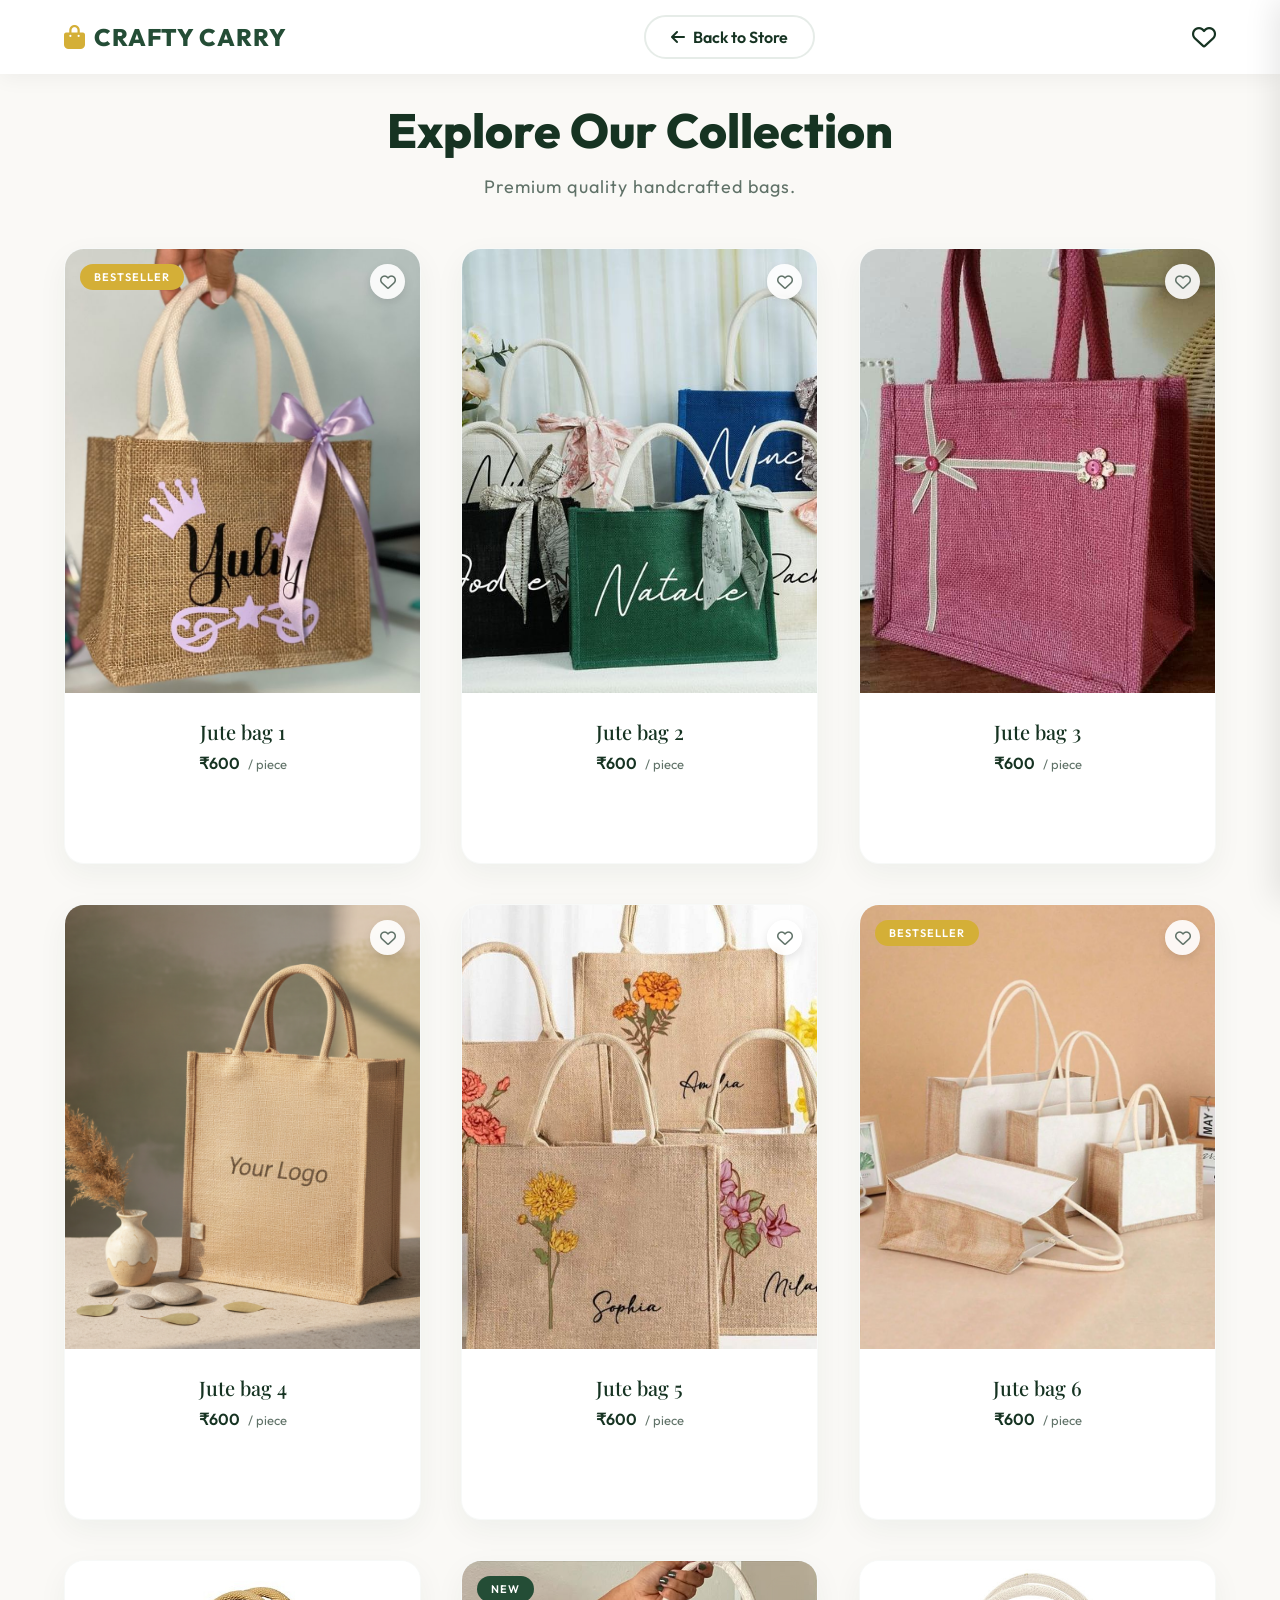
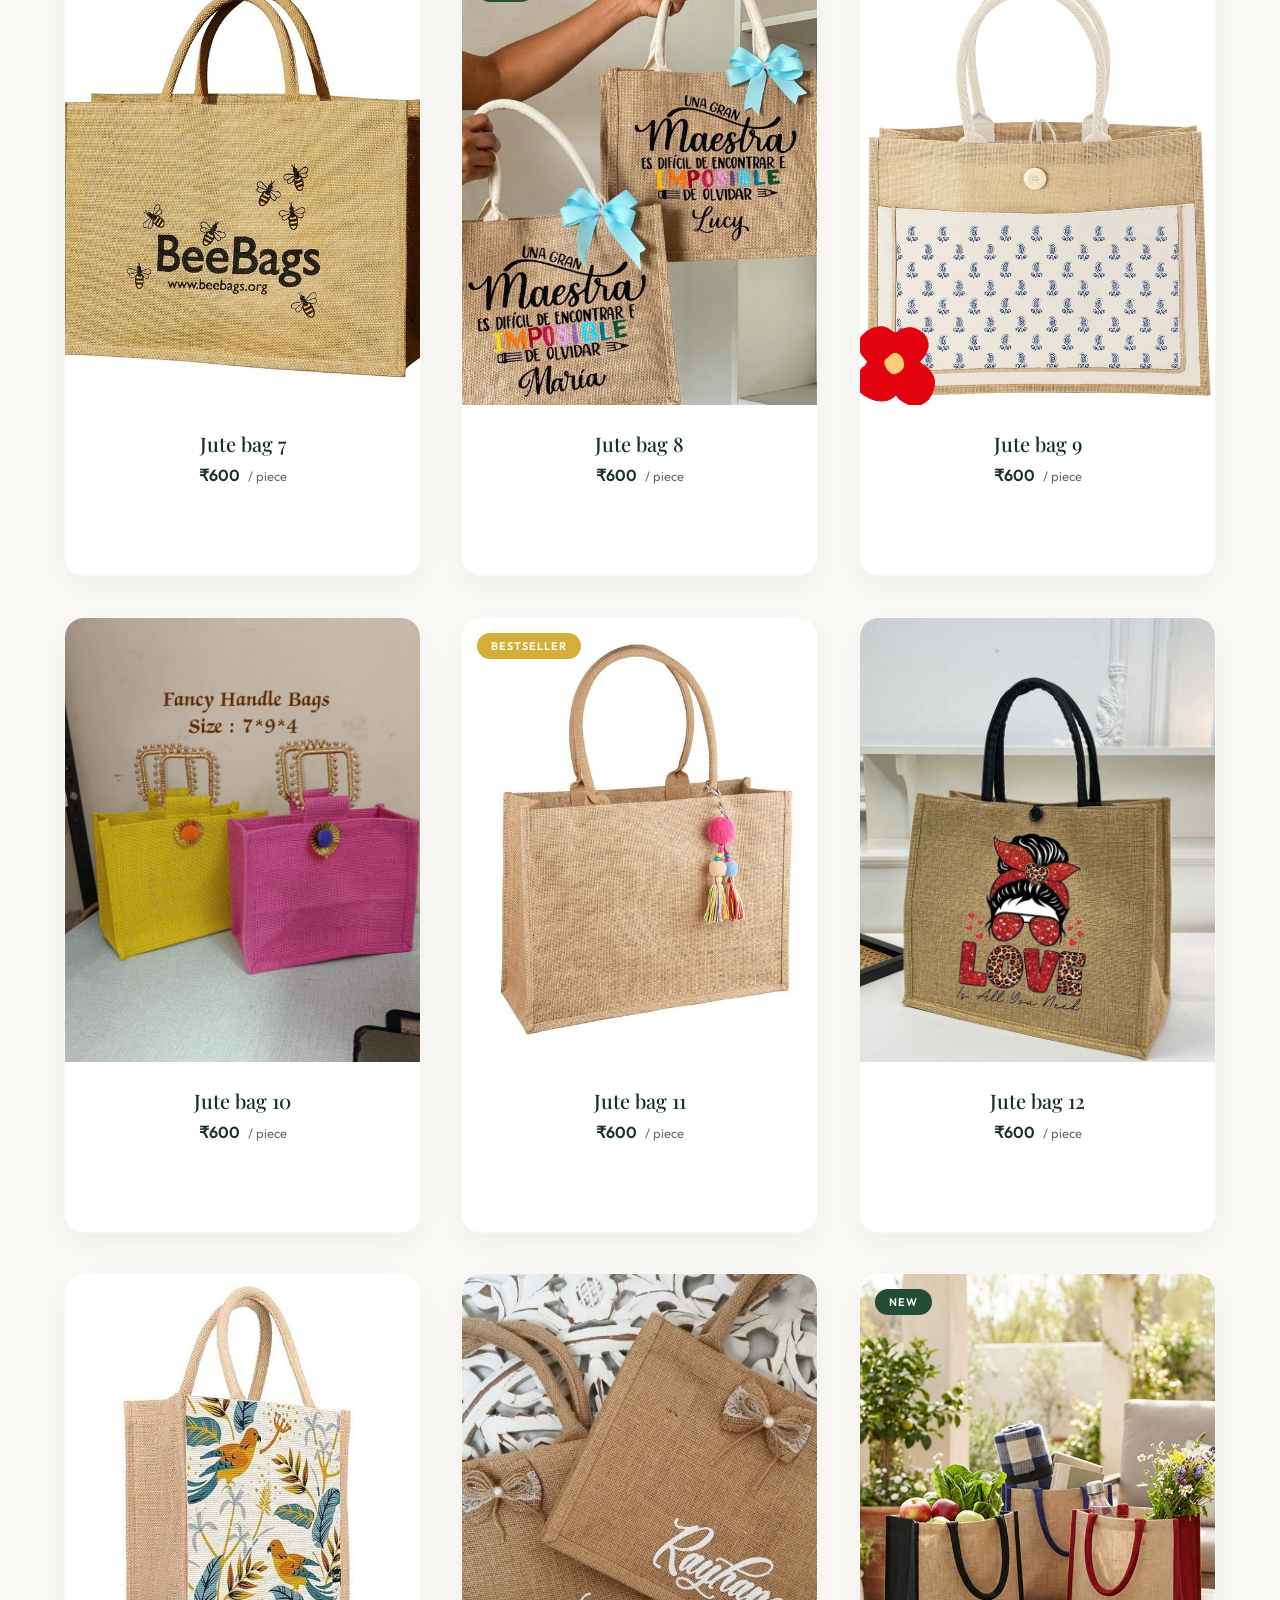
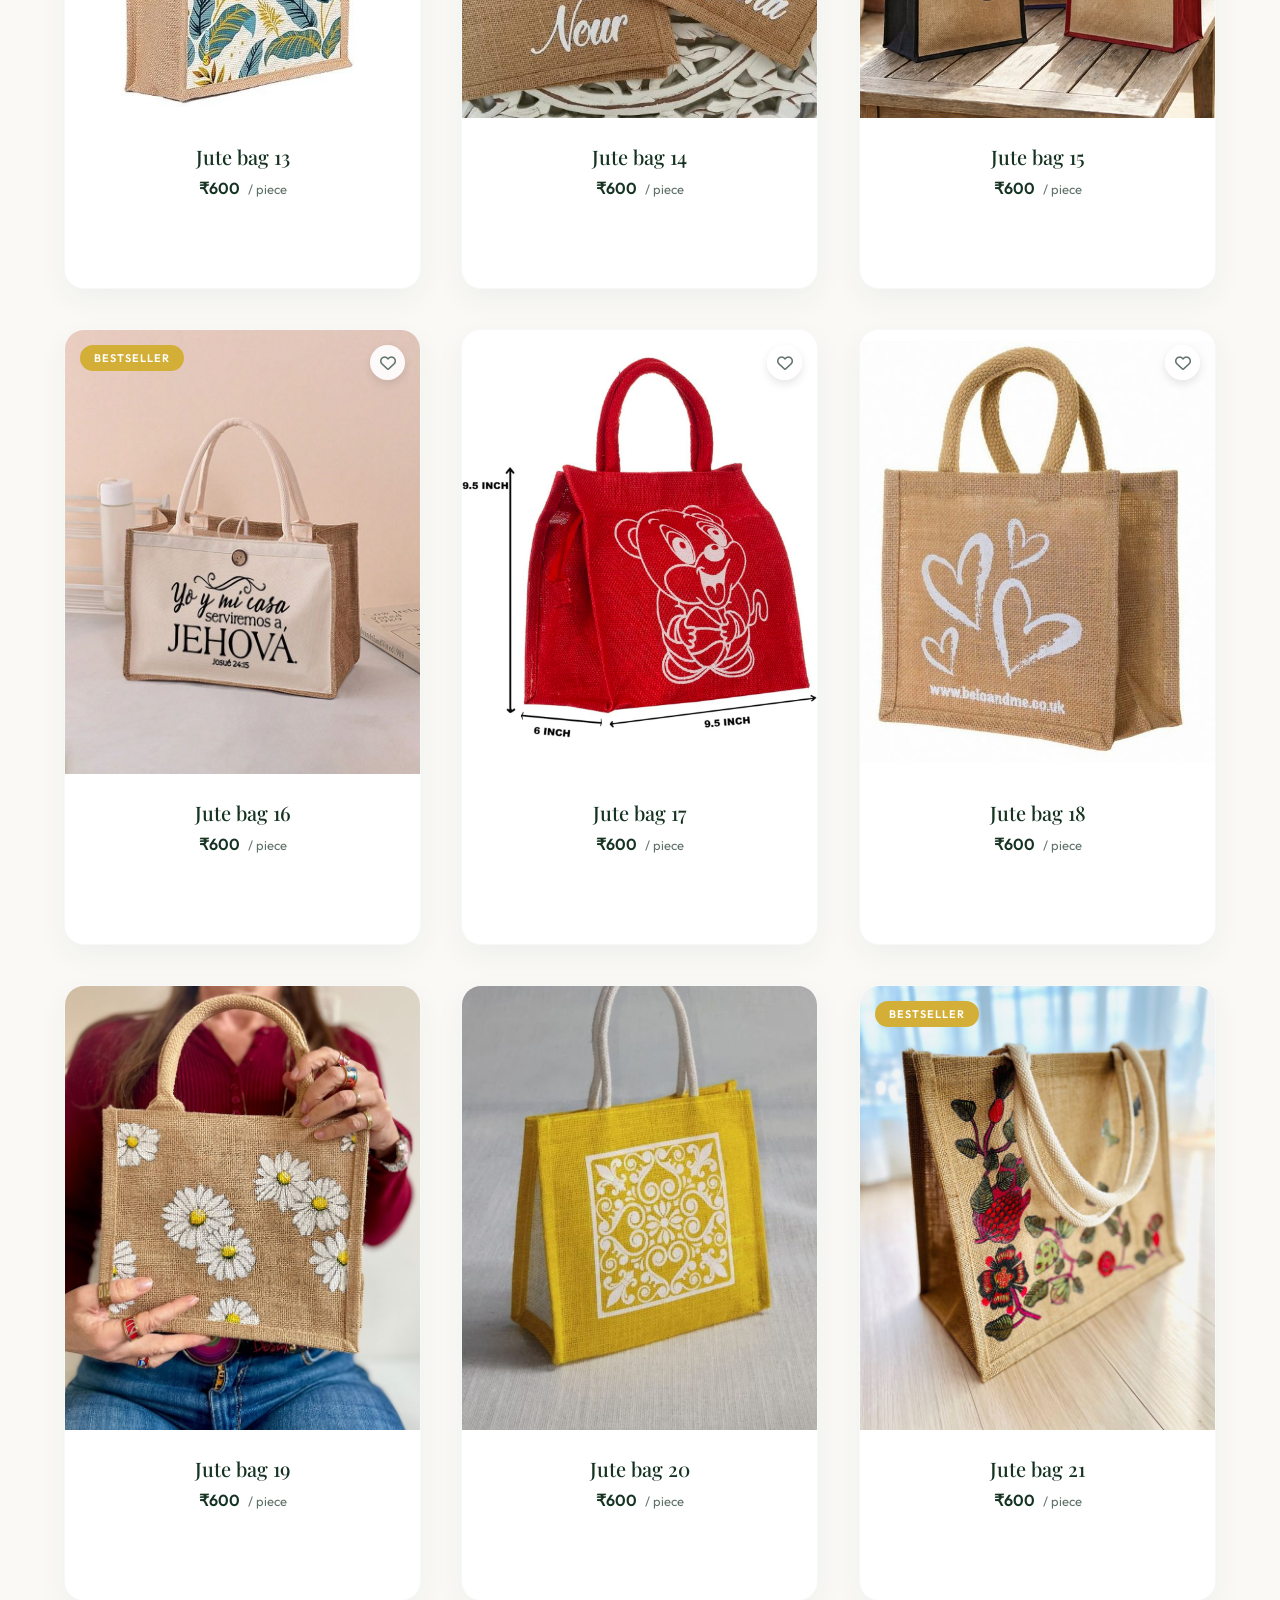
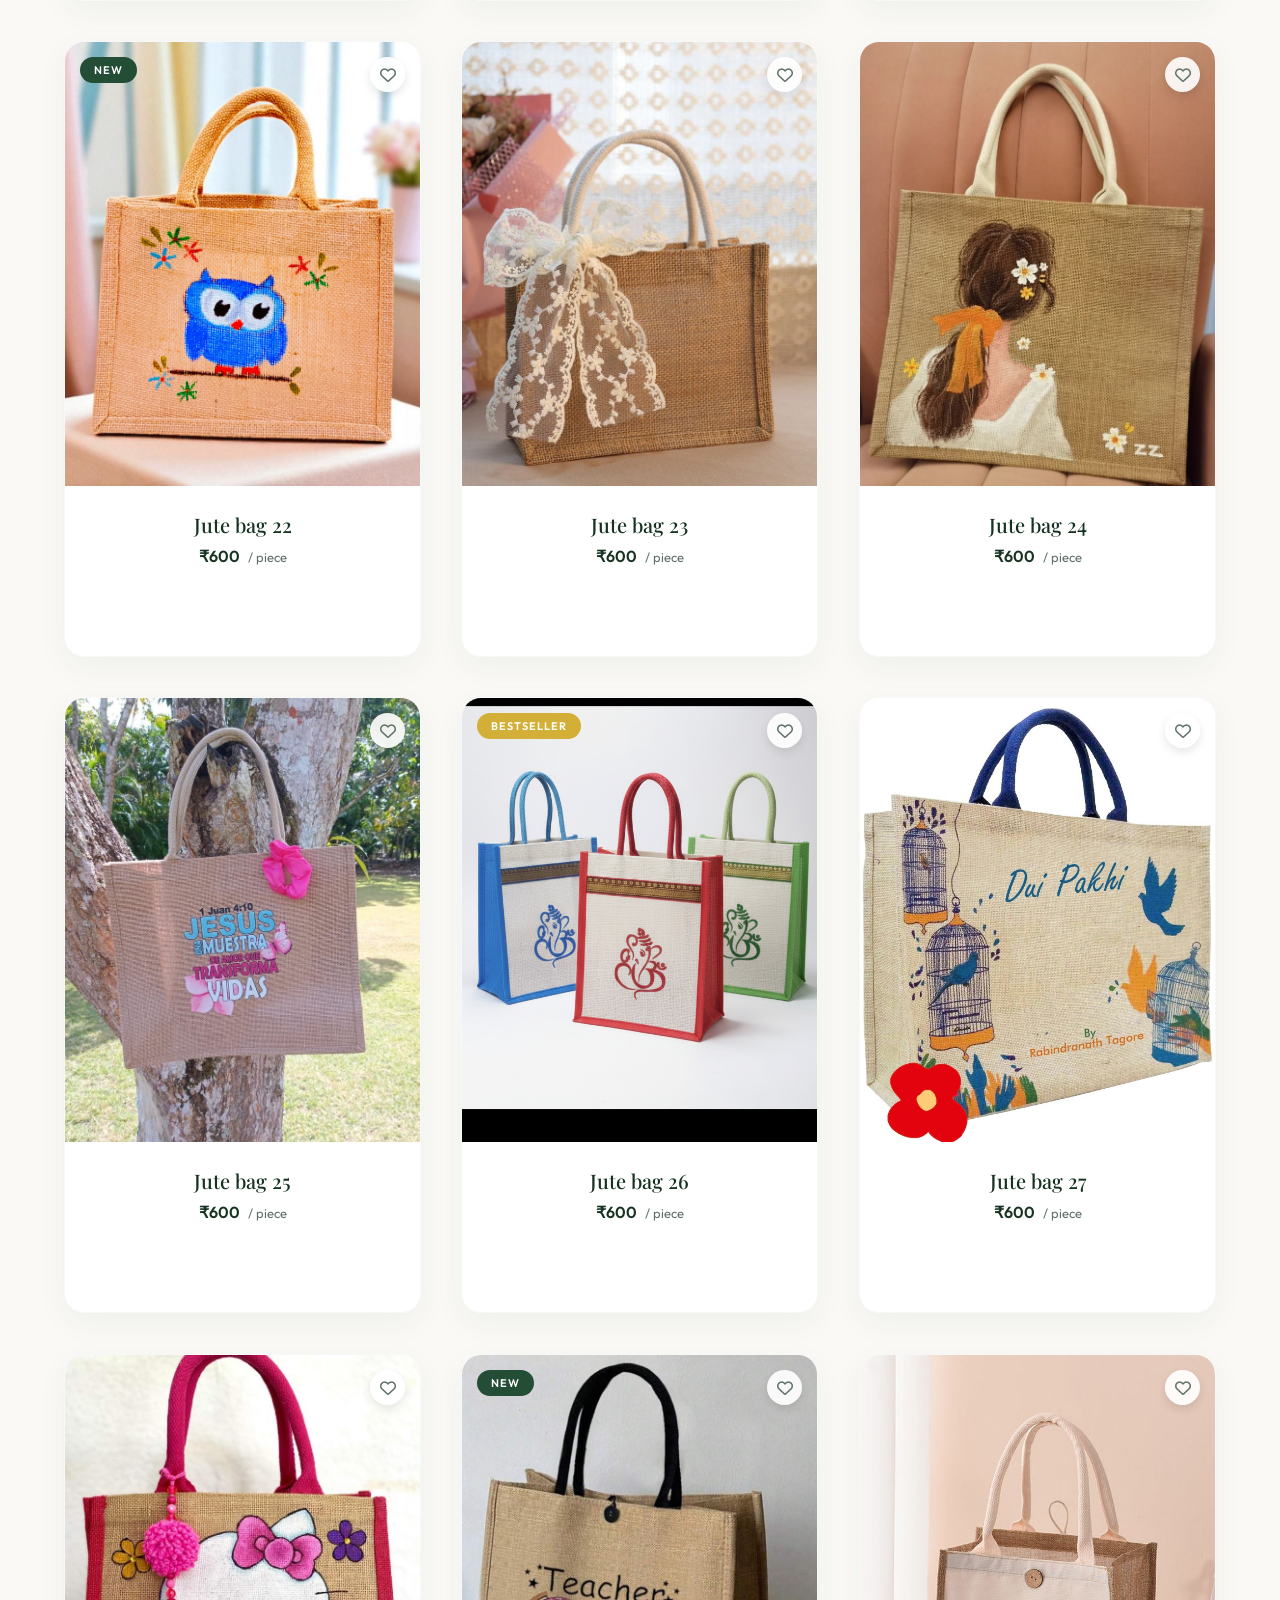
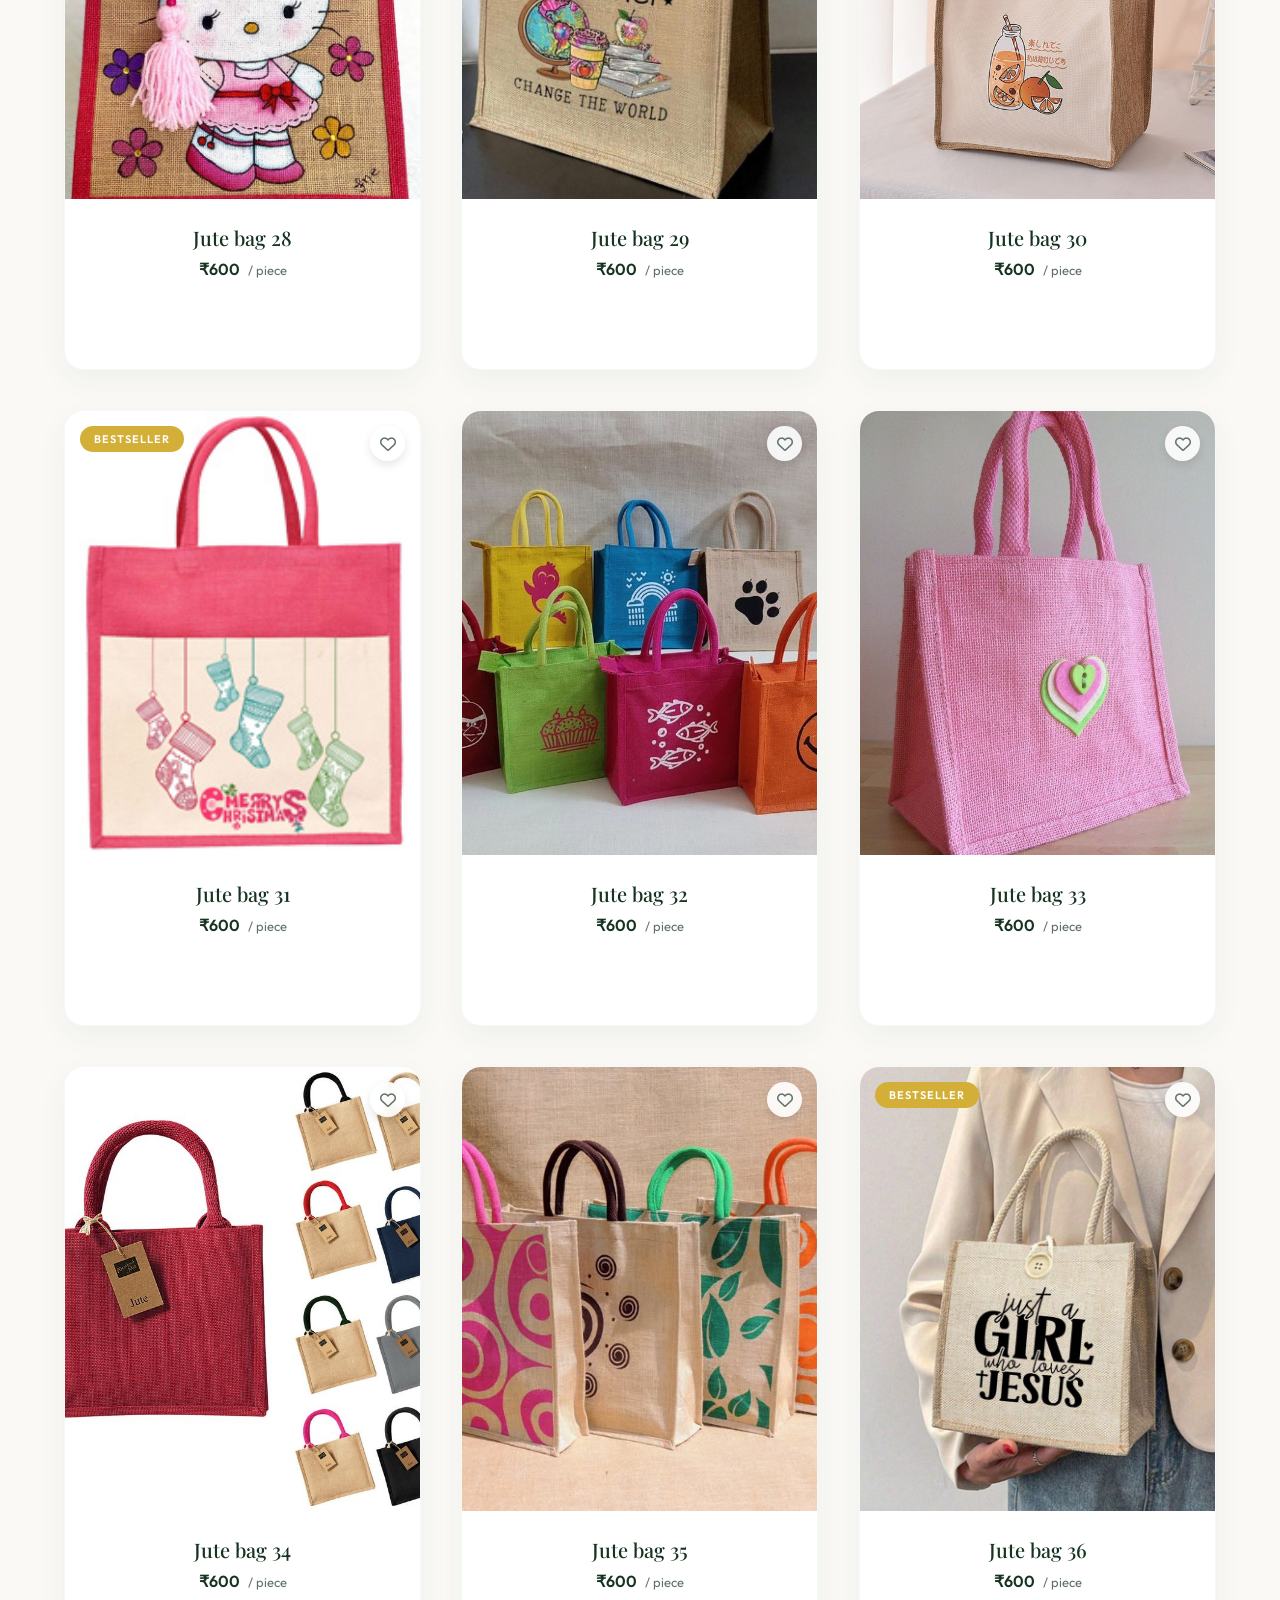
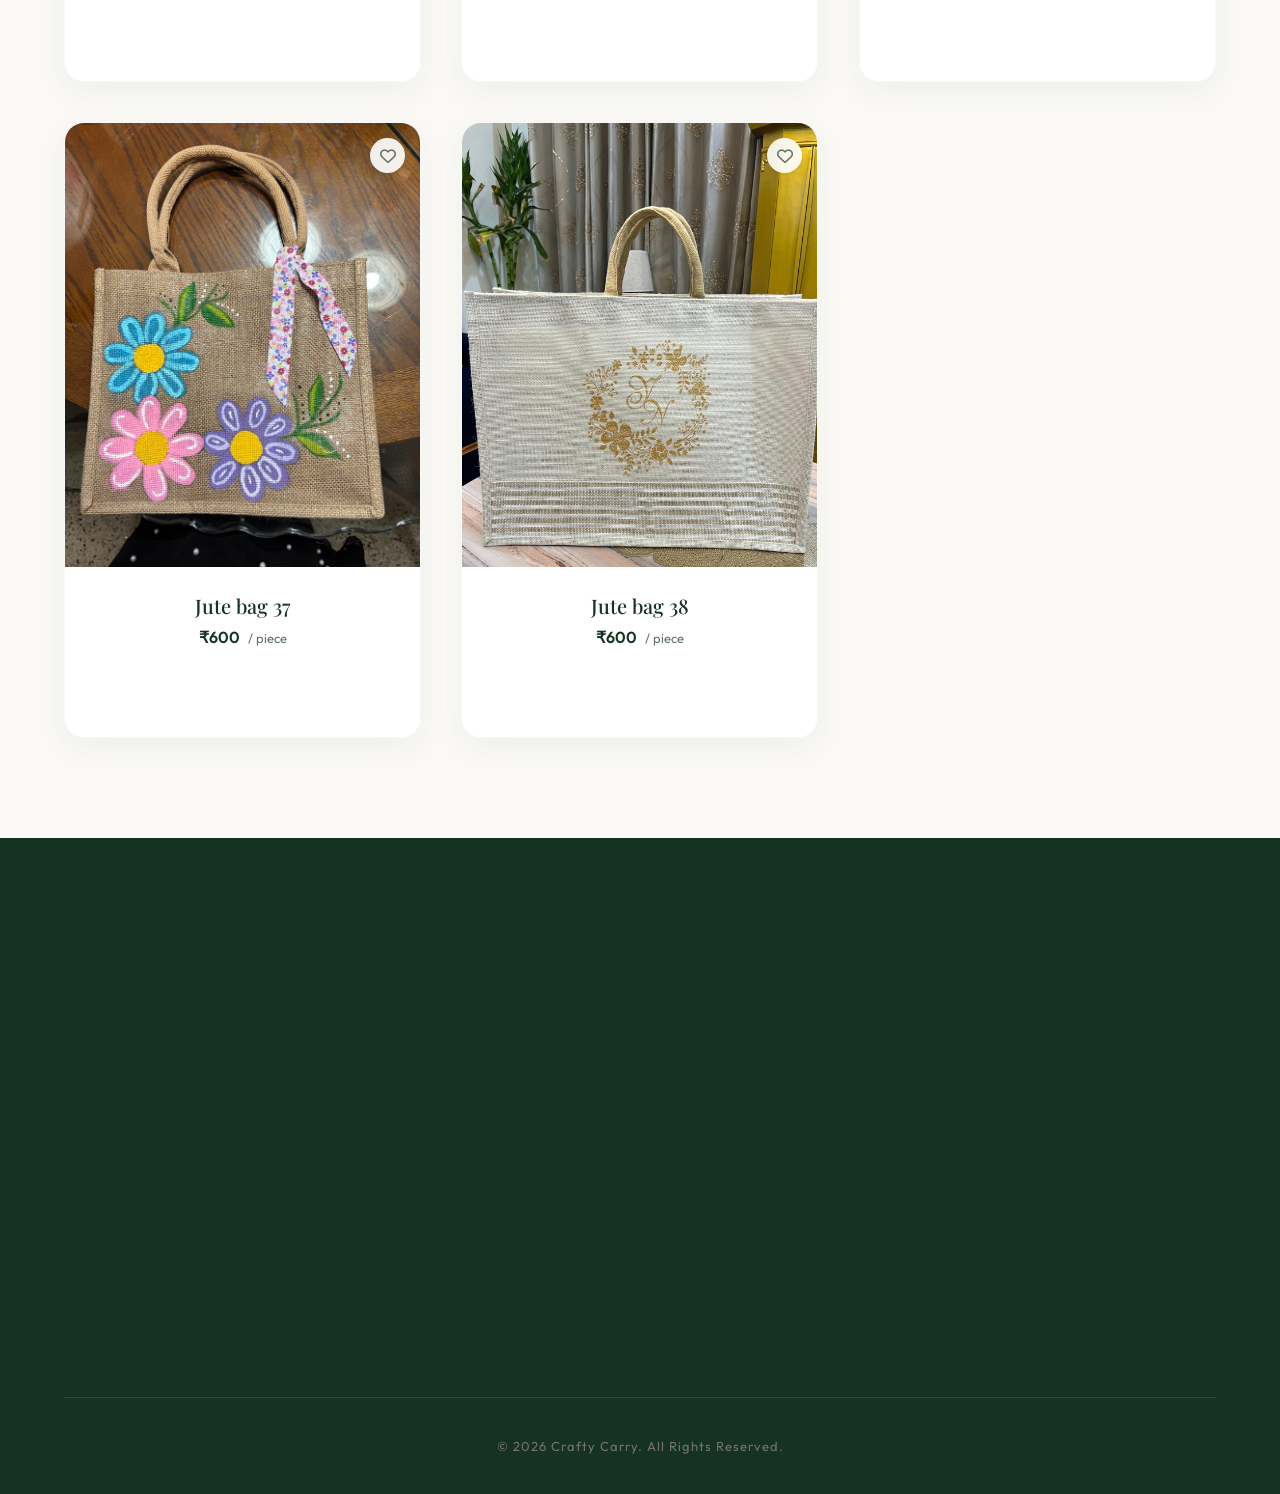
==== Suf/crafty/pages/allproducts.html @ a5c4025e "yayy" ====
<!DOCTYPE html>
<html lang="en">
<head>
<meta charset="UTF-8">
<meta name="viewport" content="width=device-width, initial-scale=1.0">
<title>All Products - Crafty Carry</title>
<link rel="stylesheet" href="https://cdnjs.cloudflare.com/ajax/libs/font-awesome/6.4.0/css/all.min.css">
<link rel="stylesheet" href="../style.css?v=8">
<style>
body {
  background: var(--bg-color);
  padding-top: 100px;
}

/* TOPBAR */
.topbar {
  width: 100%;
  padding: 15px 5%;
  background: rgba(255, 255, 255, 0.95);
  backdrop-filter: blur(10px);
  box-shadow: 0 4px 20px rgba(0,0,0,0.05);
  display: flex;
  justify-content: space-between;
  align-items: center;
  position: fixed;
  top: 0;
  z-index: 100;
}

.topbar .logo {
  font-size: 24px;
  font-weight: 800;
  color: var(--secondary-color);
  text-decoration: none;
  display: flex;
  align-items: center;
  gap: 8px;
}
.topbar .logo i {
  color: var(--accent-color);
}

.back {
  text-decoration: none;
  color: var(--primary-color);
  border: 2px solid var(--gray-light);
  padding: 10px 25px;
  border-radius: 30px;
  font-weight: 600;
  transition: var(--transition);
  display: flex;
  align-items: center;
  gap: 8px;
  background: var(--white);
}

.back:hover {
  background: var(--secondary-color);
  color: var(--white);
  border-color: var(--secondary-color);
  box-shadow: 0 4px 15px rgba(59, 130, 246, 0.3);
}

.header-title {
  text-align: center;
  margin-bottom: 50px;
  padding: 0 5%;
}

.header-title h1 {
  font-size: 48px;
  color: var(--primary-color);
  font-weight: 800;
  text-transform: capitalize;
  margin-bottom: 15px;
}

.header-title p {
  color: var(--gray-text);
  font-size: 18px;
  letter-spacing: 1px;
}

.products {
  display: grid;
  grid-template-columns: repeat(auto-fill, minmax(300px, 1fr));
  gap: 40px;
  max-width: 1400px;
  margin: 0 auto;
  padding: 0 5% 100px;
}
</style>
</head>

<body>

<!-- TOP -->
<div class="topbar">
  <a href="../index.html" class="logo">
    <i class="fas fa-shopping-bag"></i> Crafty Carry
  </a>
  <a href="../index.html" class="back">
    <i class="fas fa-arrow-left"></i> Back to Store</a>
    <a class="wishlist-icon-btn" onclick="toggleWishlistDrawer()" style="margin-left:20px; font-size:24px;">
      <i class="far fa-heart"></i>
      <div class="wishlist-badge" id="wishlist-badge" style="top:-2px;right:-8px;">0</div>
  </a>
</div>

<div class="header-title">
  <h1 id="page-title">Explore Our Collection</h1>
  <p>Premium quality handcrafted bags.</p>
</div>

<div class="products" id="products"></div>

<script>
// CATEGORY
const urlParams = new URLSearchParams(window.location.search);
let category = urlParams.get("category");

if (!category) {
  try {
    category = localStorage.getItem("selectedCategory");
  } catch(e) {}
}

const categoryNames = {
  "juteTote": "Jute",
  "cottonCanvasJute": "Cotton canvas",
  "hamperWindow": "Hamper window",
  "bottleBag": "Bottle",
  "kidsBag": "Kids",
  "plainBag": "Plain jute & Cotton",
  "weddingGifting": "Wedding gifting",
  "birthdayGifting": "Fancy",
  "potliDrawstring": "Drawstring"
};

if(category) {
  // Format title: use lookup table, fallback to regex
  const displayCategory = categoryNames[category] || category.replace(/([A-Z])/g, ' $1').replace(/^./, function(str){ return str.toUpperCase(); });
  document.getElementById("page-title").innerText = displayCategory + " Bags";
}

// PRODUCTS
const allProducts = {
  "juteTote": [
    {
      "name": "Jute bag 1",
      "image": "jute bags/100.jpg",
      "price": "600"
    },
    {
      "name": "Jute bag 2",
      "image": "jute bags/101.jpg",
      "price": "600"
    },
    {
      "name": "Jute bag 3",
      "image": "jute bags/102.jpg",
      "price": "600"
    },
    {
      "name": "Jute bag 4",
      "image": "jute bags/103.png",
      "price": "600"
    },
    {
      "name": "Jute bag 5",
      "image": "jute bags/104.jpg",
      "price": "600"
    },
    {
      "name": "Jute bag 6",
      "image": "jute bags/105.jpg",
      "price": "600"
    },
    {
      "name": "Jute bag 7",
      "image": "jute bags/106.jpg",
      "price": "600"
    },
    {
      "name": "Jute bag 8",
      "image": "jute bags/107.jpg",
      "price": "600"
    },
    {
      "name": "Jute bag 9",
      "image": "jute bags/108.jpg",
      "price": "600"
    },
    {
      "name": "Jute bag 10",
      "image": "jute bags/109.jpg",
      "price": "600"
    },
    {
      "name": "Jute bag 11",
      "image": "jute bags/110.jpg",
      "price": "600"
    },
    {
      "name": "Jute bag 12",
      "image": "jute bags/111.jpg",
      "price": "600"
    },
    {
      "name": "Jute bag 13",
      "image": "jute bags/112.jpg",
      "price": "600"
    },
    {
      "name": "Jute bag 14",
      "image": "jute bags/113.jpg",
      "price": "600"
    },
    {
      "name": "Jute bag 15",
      "image": "jute bags/114.jpg",
      "price": "600"
    },
    {
      "name": "Jute bag 16",
      "image": "jute bags/115.jpg",
      "price": "600"
    },
    {
      "name": "Jute bag 17",
      "image": "jute bags/116.jpg",
      "price": "600"
    },
    {
      "name": "Jute bag 18",
      "image": "jute bags/117.jpg",
      "price": "600"
    },
    {
      "name": "Jute bag 19",
      "image": "jute bags/118.jpg",
      "price": "600"
    },
    {
      "name": "Jute bag 20",
      "image": "jute bags/119.jpg",
      "price": "600"
    },
    {
      "name": "Jute bag 21",
      "image": "jute bags/120.jpg",
      "price": "600"
    },
    {
      "name": "Jute bag 22",
      "image": "jute bags/121.jpg",
      "price": "600"
    },
    {
      "name": "Jute bag 23",
      "image": "jute bags/122.jpg",
      "price": "600"
    },
    {
      "name": "Jute bag 24",
      "image": "jute bags/123.jpg",
      "price": "600"
    },
    {
      "name": "Jute bag 25",
      "image": "jute bags/124.jpg",
      "price": "600"
    },
    {
      "name": "Jute bag 26",
      "image": "jute bags/125.png",
      "price": "600"
    },
    {
      "name": "Jute bag 27",
      "image": "jute bags/126.jpg",
      "price": "600"
    },
    {
      "name": "Jute bag 28",
      "image": "jute bags/127.jpg",
      "price": "600"
    },
    {
      "name": "Jute bag 29",
      "image": "jute bags/128.jpg",
      "price": "600"
    },
    {
      "name": "Jute bag 30",
      "image": "jute bags/129.jpg",
      "price": "600"
    },
    {
      "name": "Jute bag 31",
      "image": "jute bags/130.jpg",
      "price": "600"
    },
    {
      "name": "Jute bag 32",
      "image": "jute bags/131.jpg",
      "price": "600"
    },
    {
      "name": "Jute bag 33",
      "image": "jute bags/132.jpg",
      "price": "600"
    },
    {
      "name": "Jute bag 34",
      "image": "jute bags/133.jpg",
      "price": "600"
    },
    {
      "name": "Jute bag 35",
      "image": "jute bags/134.jpg",
      "price": "600"
    },
    {
      "name": "Jute bag 36",
      "image": "jute bags/135.jpg",
      "price": "600"
    },
    {
      "name": "Jute bag 37",
      "image": "jute bags/136.jpg",
      "price": "600"
    },
    {
      "name": "Jute bag 38",
      "image": "jute bags/137.jpg",
      "price": "600"
    }
  ],
  "cottonCanvasJute": [
    {
      "name": "cotton tote bags 1",
      "image": "cotton tote bags/201.jpg",
      "price": "600"
    },
    {
      "name": "cotton tote bags 2",
      "image": "cotton tote bags/202.jpg",
      "price": "600"
    },
    {
      "name": "cotton tote bags 3",
      "image": "cotton tote bags/203.jpg",
      "price": "600"
    },
    {
      "name": "cotton tote bags 4",
      "image": "cotton tote bags/204.jpg",
      "price": "600"
    },
    {
      "name": "cotton tote bags 5",
      "image": "cotton tote bags/205.jpg",
      "price": "600"
    },
    {
      "name": "cotton tote bags 6",
      "image": "cotton tote bags/206.jpg",
      "price": "600"
    },
    {
      "name": "cotton tote bags 7",
      "image": "cotton tote bags/207.jpg",
      "price": "600"
    },
    {
      "name": "cotton tote bags 8",
      "image": "cotton tote bags/208.jpg",
      "price": "600"
    },
    {
      "name": "cotton tote bags 9",
      "image": "cotton tote bags/209.jpg",
      "price": "600"
    },
    {
      "name": "cotton tote bags 10",
      "image": "cotton tote bags/210.jpg",
      "price": "600"
    },
    {
      "name": "cotton tote bags 11",
      "image": "cotton tote bags/211.jpg",
      "price": "600"
    },
    {
      "name": "cotton tote bags 12",
      "image": "cotton tote bags/212.jpg",
      "price": "600"
    },
    {
      "name": "cotton tote bags 13",
      "image": "cotton tote bags/213.jpg",
      "price": "600"
    },
    {
      "name": "cotton tote bags 14",
      "image": "cotton tote bags/214.jpg",
      "price": "600"
    },
    {
      "name": "cotton tote bags 15",
      "image": "cotton tote bags/215.jpg",
      "price": "600"
    },
    {
      "name": "cotton tote bags 16",
      "image": "cotton tote bags/216.jpg",
      "price": "600"
    },
    {
      "name": "cotton tote bags 17",
      "image": "cotton tote bags/217.jpg",
      "price": "600"
    },
    {
      "name": "cotton tote bags 18",
      "image": "cotton tote bags/218.jpg",
      "price": "600"
    },
    {
      "name": "cotton tote bags 19",
      "image": "cotton tote bags/219.jpg",
      "price": "600"
    },
    {
      "name": "cotton tote bags 20",
      "image": "cotton tote bags/220.jpg",
      "price": "600"
    },
    {
      "name": "cotton tote bags 21",
      "image": "cotton tote bags/221.jpg",
      "price": "600"
    },
    {
      "name": "cotton tote bags 22",
      "image": "cotton tote bags/222.jpg",
      "price": "600"
    },
    {
      "name": "cotton tote bags 23",
      "image": "cotton tote bags/223.jpg",
      "price": "600"
    },
    {
      "name": "cotton tote bags 24",
      "image": "cotton tote bags/224.jpg",
      "price": "600"
    },
    {
      "name": "cotton tote bags 25",
      "image": "cotton tote bags/225.jpeg",
      "price": "600"
    },
    {
      "name": "cotton tote bags 26",
      "image": "cotton tote bags/226.jpg",
      "price": "600"
    },
    {
      "name": "cotton tote bags 27",
      "image": "cotton tote bags/227.jpg",
      "price": "600"
    },
    {
      "name": "cotton tote bags 28",
      "image": "cotton tote bags/228.jpg",
      "price": "600"
    },
    {
      "name": "cotton tote bags 29",
      "image": "cotton tote bags/229.jpg",
      "price": "600"
    },
    {
      "name": "cotton tote bags 30",
      "image": "cotton tote bags/230.jpg",
      "price": "600"
    },
    {
      "name": "cotton tote bags 31",
      "image": "cotton tote bags/231.jpg",
      "price": "600"
    },
    {
      "name": "cotton tote bags 32",
      "image": "cotton tote bags/232.jpg",
      "price": "600"
    },
    {
      "name": "cotton tote bags 33",
      "image": "cotton tote bags/233.jpg",
      "price": "600"
    },
    {
      "name": "cotton tote bags 34",
      "image": "cotton tote bags/234.jpg",
      "price": "600"
    }
  ],
  "hamperWindow": [
    {
      "name": "window hammer bag 1",
      "image": "window hammer bag/301.jpg",
      "price": "600"
    },
    {
      "name": "window hammer bag 2",
      "image": "window hammer bag/302.jpg",
      "price": "600"
    },
    {
      "name": "window hammer bag 3",
      "image": "window hammer bag/303.jpg",
      "price": "600"
    },
    {
      "name": "window hammer bag 4",
      "image": "window hammer bag/304.jpg",
      "price": "600"
    },
    {
      "name": "window hammer bag 5",
      "image": "window hammer bag/305.jpg",
      "price": "600"
    },
    {
      "name": "window hammer bag 6",
      "image": "window hammer bag/306.jpg",
      "price": "600"
    },
    {
      "name": "window hammer bag 7",
      "image": "window hammer bag/307.jpg",
      "price": "600"
    },
    {
      "name": "window hammer bag 8",
      "image": "window hammer bag/308.jpg",
      "price": "600"
    },
    {
      "name": "window hammer bag 9",
      "image": "window hammer bag/309.jpg",
      "price": "600"
    },
    {
      "name": "window hammer bag 10",
      "image": "window hammer bag/310.jpg",
      "price": "600"
    },
    {
      "name": "window hammer bag 11",
      "image": "window hammer bag/311.jpg",
      "price": "600"
    },
    {
      "name": "window hammer bag 12",
      "image": "window hammer bag/312.jpg",
      "price": "600"
    },
    {
      "name": "window hammer bag 13",
      "image": "window hammer bag/313.jpg",
      "price": "600"
    },
    {
      "name": "window hammer bag 14",
      "image": "window hammer bag/314.jpg",
      "price": "600"
    },
    {
      "name": "window hammer bag 15",
      "image": "window hammer bag/315.jpg",
      "price": "600"
    },
    {
      "name": "window hammer bag 16",
      "image": "window hammer bag/316.jpg",
      "price": "600"
    },
    {
      "name": "window hammer bag 17",
      "image": "window hammer bag/317.jpg",
      "price": "600"
    },
    {
      "name": "window hammer bag 18",
      "image": "window hammer bag/318.png",
      "price": "600"
    },
    {
      "name": "window hammer bag 19",
      "image": "window hammer bag/319.jpg",
      "price": "600"
    },
    {
      "name": "window hammer bag 20",
      "image": "window hammer bag/320.jpg",
      "price": "600"
    },
    {
      "name": "window hammer bag 21",
      "image": "window hammer bag/321.jpg",
      "price": "600"
    },
    {
      "name": "window hammer bag 22",
      "image": "window hammer bag/322.jpg",
      "price": "600"
    },
    {
      "name": "window hammer bag 23",
      "image": "window hammer bag/323.jpg",
      "price": "600"
    },
    {
      "name": "window hammer bag 24",
      "image": "window hammer bag/324.jpg",
      "price": "600"
    },
    {
      "name": "window hammer bag 25",
      "image": "window hammer bag/325.jpg",
      "price": "600"
    },
    {
      "name": "window hammer bag 26",
      "image": "window hammer bag/326.jpg",
      "price": "600"
    },
    {
      "name": "window hammer bag 27",
      "image": "window hammer bag/327.jpg",
      "price": "600"
    },
    {
      "name": "window hammer bag 28",
      "image": "window hammer bag/328.jpg",
      "price": "600"
    },
    {
      "name": "window hammer bag 29",
      "image": "window hammer bag/329.jpg",
      "price": "600"
    },
    {
      "name": "window hammer bag 30",
      "image": "window hammer bag/330.jpg",
      "price": "600"
    },
    {
      "name": "window hammer bag 31",
      "image": "window hammer bag/331.jpg",
      "price": "600"
    },
    {
      "name": "window hammer bag 32",
      "image": "window hammer bag/332.jpg",
      "price": "600"
    },
    {
      "name": "window hammer bag 33",
      "image": "window hammer bag/333.jpg",
      "price": "600"
    },
    {
      "name": "window hammer bag 34",
      "image": "window hammer bag/334.jpg",
      "price": "600"
    },
    {
      "name": "window hammer bag 35",
      "image": "window hammer bag/335.jpg",
      "price": "600"
    }
  ],
  "bottleBag": [
    {
      "name": "bottle bag 1",
      "image": "bottle bag/401.jpg",
      "price": "600"
    },
    {
      "name": "bottle bag 2",
      "image": "bottle bag/402.jpg",
      "price": "600"
    },
    {
      "name": "bottle bag 3",
      "image": "bottle bag/403.jpg",
      "price": "600"
    },
    {
      "name": "bottle bag 4",
      "image": "bottle bag/404.jpg",
      "price": "600"
    },
    {
      "name": "bottle bag 5",
      "image": "bottle bag/405.jpg",
      "price": "600"
    },
    {
      "name": "bottle bag 6",
      "image": "bottle bag/406.jpg",
      "price": "600"
    },
    {
      "name": "bottle bag 7",
      "image": "bottle bag/407.jpg",
      "price": "600"
    },
    {
      "name": "bottle bag 8",
      "image": "bottle bag/408.jpg",
      "price": "600"
    },
    {
      "name": "bottle bag 9",
      "image": "bottle bag/409.jpg",
      "price": "600"
    },
    {
      "name": "bottle bag 10",
      "image": "bottle bag/410.jpeg",
      "price": "600"
    },
    {
      "name": "bottle bag 11",
      "image": "bottle bag/411.jpg",
      "price": "600"
    },
    {
      "name": "bottle bag 12",
      "image": "bottle bag/412.jpg",
      "price": "600"
    },
    {
      "name": "bottle bag 13",
      "image": "bottle bag/413.jpg",
      "price": "600"
    },
    {
      "name": "bottle bag 14",
      "image": "bottle bag/414.jpg",
      "price": "600"
    },
    {
      "name": "bottle bag 15",
      "image": "bottle bag/415.png",
      "price": "600"
    },
    {
      "name": "bottle bag 16",
      "image": "bottle bag/416.jpg",
      "price": "600"
    },
    {
      "name": "bottle bag 17",
      "image": "bottle bag/417.jpg",
      "price": "600"
    },
    {
      "name": "bottle bag 18",
      "image": "bottle bag/418.jpg",
      "price": "600"
    },
    {
      "name": "bottle bag 19",
      "image": "bottle bag/419.jpg",
      "price": "600"
    },
    {
      "name": "bottle bag 20",
      "image": "bottle bag/420.jpg",
      "price": "600"
    },
    {
      "name": "bottle bag 21",
      "image": "bottle bag/421.jpg",
      "price": "600"
    },
    {
      "name": "bottle bag 22",
      "image": "bottle bag/422.jpg",
      "price": "600"
    },
    {
      "name": "bottle bag 23",
      "image": "bottle bag/423.png",
      "price": "600"
    },
    {
      "name": "bottle bag 24",
      "image": "bottle bag/424.jpg",
      "price": "600"
    },
    {
      "name": "bottle bag 25",
      "image": "bottle bag/425.jpg",
      "price": "600"
    },
    {
      "name": "bottle bag 26",
      "image": "bottle bag/426.jpg",
      "price": "600"
    },
    {
      "name": "bottle bag 27",
      "image": "bottle bag/427.png",
      "price": "600"
    }
  ],
  "kidsBag": [
    {
      "name": "kids bag 1",
      "image": "kids bag/501.jpg",
      "price": "600"
    },
    {
      "name": "kids bag 2",
      "image": "kids bag/502.jpg",
      "price": "600"
    },
    {
      "name": "kids bag 3",
      "image": "kids bag/503.jpg",
      "price": "600"
    },
    {
      "name": "kids bag 4",
      "image": "kids bag/504.jpg",
      "price": "600"
    },
    {
      "name": "kids bag 5",
      "image": "kids bag/505.jpg",
      "price": "600"
    },
    {
      "name": "kids bag 6",
      "image": "kids bag/506.jpg",
      "price": "600"
    },
    {
      "name": "kids bag 7",
      "image": "kids bag/507.jpg",
      "price": "600"
    },
    {
      "name": "kids bag 8",
      "image": "kids bag/508.jpg",
      "price": "600"
    },
    {
      "name": "kids bag 9",
      "image": "kids bag/509.jpg",
      "price": "600"
    },
    {
      "name": "kids bag 10",
      "image": "kids bag/510.jpg",
      "price": "600"
    },
    {
      "name": "kids bag 11",
      "image": "kids bag/511.jpg",
      "price": "600"
    },
    {
      "name": "kids bag 12",
      "image": "kids bag/512.jpg",
      "price": "600"
    },
    {
      "name": "kids bag 13",
      "image": "kids bag/513.jpg",
      "price": "600"
    },
    {
      "name": "kids bag 14",
      "image": "kids bag/514.jpg",
      "price": "600"
    },
    {
      "name": "kids bag 15",
      "image": "kids bag/515.jpg",
      "price": "600"
    },
    {
      "name": "kids bag 16",
      "image": "kids bag/516.jpg",
      "price": "600"
    },
    {
      "name": "kids bag 17",
      "image": "kids bag/517.jpg",
      "price": "600"
    },
    {
      "name": "kids bag 18",
      "image": "kids bag/518.jpg",
      "price": "600"
    },
    {
      "name": "kids bag 19",
      "image": "kids bag/519.jpg",
      "price": "600"
    },
    {
      "name": "kids bag 20",
      "image": "kids bag/520.jpg",
      "price": "600"
    },
    {
      "name": "kids bag 21",
      "image": "kids bag/521.jpg",
      "price": "600"
    },
    {
      "name": "kids bag 22",
      "image": "kids bag/522.jpg",
      "price": "600"
    },
    {
      "name": "kids bag 23",
      "image": "kids bag/523.jpg",
      "price": "600"
    },
    {
      "name": "kids bag 24",
      "image": "kids bag/524.jpg",
      "price": "600"
    },
    {
      "name": "kids bag 25",
      "image": "kids bag/525.jpg",
      "price": "600"
    },
    {
      "name": "kids bag 26",
      "image": "kids bag/526.jpg",
      "price": "600"
    },
    {
      "name": "kids bag 27",
      "image": "kids bag/527.jpg",
      "price": "600"
    },
    {
      "name": "kids bag 28",
      "image": "kids bag/528.jpg",
      "price": "600"
    },
    {
      "name": "kids bag 29",
      "image": "kids bag/529.jpg",
      "price": "600"
    },
    {
      "name": "kids bag 30",
      "image": "kids bag/530.jpg",
      "price": "600"
    },
    {
      "name": "kids bag 31",
      "image": "kids bag/531.jpg",
      "price": "600"
    },
    {
      "name": "kids bag 32",
      "image": "kids bag/532.jpg",
      "price": "600"
    },
    {
      "name": "kids bag 33",
      "image": "kids bag/533.jpg",
      "price": "600"
    }
  ],
  "plainBag": [
    {
      "name": "plain bag 1",
      "image": "plain bag/601.jpg",
      "price": "600"
    },
    {
      "name": "plain bag 2",
      "image": "plain bag/602.jpg",
      "price": "600"
    },
    {
      "name": "plain bag 3",
      "image": "plain bag/603.jpg",
      "price": "600"
    },
    {
      "name": "plain bag 4",
      "image": "plain bag/604.jpg",
      "price": "600"
    },
    {
      "name": "plain bag 5",
      "image": "plain bag/605.jpg",
      "price": "600"
    },
    {
      "name": "plain bag 6",
      "image": "plain bag/606.jpg",
      "price": "600"
    },
    {
      "name": "plain bag 7",
      "image": "plain bag/607.jpg",
      "price": "600"
    },
    {
      "name": "plain bag 8",
      "image": "plain bag/608.png",
      "price": "600"
    },
    {
      "name": "plain bag 9",
      "image": "plain bag/609.jpg",
      "price": "600"
    },
    {
      "name": "plain bag 10",
      "image": "plain bag/610.jpg",
      "price": "600"
    },
    {
      "name": "plain bag 11",
      "image": "plain bag/611.png",
      "price": "600"
    },
    {
      "name": "plain bag 12",
      "image": "plain bag/612.jpg",
      "price": "600"
    },
    {
      "name": "plain bag 13",
      "image": "plain bag/613.png",
      "price": "600"
    },
    {
      "name": "plain bag 14",
      "image": "plain bag/614.jpg",
      "price": "600"
    },
    {
      "name": "plain bag 15",
      "image": "plain bag/615.png",
      "price": "600"
    },
    {
      "name": "plain bag 16",
      "image": "plain bag/616.jpeg",
      "price": "600"
    },
    {
      "name": "plain bag 17",
      "image": "plain bag/617.jpg",
      "price": "600"
    },
    {
      "name": "plain bag 18",
      "image": "plain bag/618.png",
      "price": "600"
    },
    {
      "name": "plain bag 19",
      "image": "plain bag/619.jpg",
      "price": "600"
    },
    {
      "name": "plain bag 20",
      "image": "plain bag/620.jpg",
      "price": "600"
    },
    {
      "name": "plain bag 21",
      "image": "plain bag/621.jpg",
      "price": "600"
    },
    {
      "name": "plain bag 22",
      "image": "plain bag/622.jpg",
      "price": "600"
    },
    {
      "name": "plain bag 23",
      "image": "plain bag/625.jpg",
      "price": "600"
    },
    {
      "name": "plain bag 24",
      "image": "plain bag/626.jpg",
      "price": "600"
    },
    {
      "name": "plain bag 25",
      "image": "plain bag/627.jpg",
      "price": "600"
    },
    {
      "name": "plain bag 26",
      "image": "plain bag/628.jpg",
      "price": "600"
    },
    {
      "name": "plain bag 27",
      "image": "plain bag/629.jpg",
      "price": "600"
    },
    {
      "name": "plain bag 28",
      "image": "plain bag/630.jpg",
      "price": "600"
    },
    {
      "name": "plain bag 29",
      "image": "plain bag/631.jpg",
      "price": "600"
    },
    {
      "name": "plain bag 30",
      "image": "plain bag/632.jpg",
      "price": "600"
    },
    {
      "name": "plain bag 31",
      "image": "plain bag/633.jpg",
      "price": "600"
    },
    {
      "name": "plain bag 32",
      "image": "plain bag/635.jpg",
      "price": "600"
    },
    {
      "name": "plain bag 33",
      "image": "plain bag/636.jpg",
      "price": "600"
    },
    {
      "name": "plain bag 34",
      "image": "plain bag/637.jpg",
      "price": "600"
    },
    {
      "name": "plain bag 35",
      "image": "plain bag/639.jpg",
      "price": "600"
    },
    {
      "name": "plain bag 36",
      "image": "plain bag/640.jpg",
      "price": "600"
    }
  ],
  "weddingGifting": [
    {
      "name": "wedding bag 1",
      "image": "wedding bag/701.jpg",
      "price": "600"
    },
    {
      "name": "wedding bag 2",
      "image": "wedding bag/702.jpg",
      "price": "600"
    },
    {
      "name": "wedding bag 3",
      "image": "wedding bag/703.jpg",
      "price": "600"
    },
    {
      "name": "wedding bag 4",
      "image": "wedding bag/704.jpg",
      "price": "600"
    },
    {
      "name": "wedding bag 5",
      "image": "wedding bag/705.jpg",
      "price": "600"
    },
    {
      "name": "wedding bag 6",
      "image": "wedding bag/706.png",
      "price": "600"
    },
    {
      "name": "wedding bag 7",
      "image": "wedding bag/707.jpg",
      "price": "600"
    },
    {
      "name": "wedding bag 8",
      "image": "wedding bag/708.jpg",
      "price": "600"
    },
    {
      "name": "wedding bag 9",
      "image": "wedding bag/709.jpg",
      "price": "600"
    },
    {
      "name": "wedding bag 10",
      "image": "wedding bag/710.jpg",
      "price": "600"
    },
    {
      "name": "wedding bag 11",
      "image": "wedding bag/711.jpg",
      "price": "600"
    },
    {
      "name": "wedding bag 12",
      "image": "wedding bag/712.jpg",
      "price": "600"
    },
    {
      "name": "wedding bag 13",
      "image": "wedding bag/713.jpg",
      "price": "600"
    },
    {
      "name": "wedding bag 14",
      "image": "wedding bag/714.jpg",
      "price": "600"
    },
    {
      "name": "wedding bag 15",
      "image": "wedding bag/715.jpg",
      "price": "600"
    },
    {
      "name": "wedding bag 16",
      "image": "wedding bag/716.jpg",
      "price": "600"
    },
    {
      "name": "wedding bag 17",
      "image": "wedding bag/717.jpg",
      "price": "600"
    },
    {
      "name": "wedding bag 18",
      "image": "wedding bag/718.jpg",
      "price": "600"
    },
    {
      "name": "wedding bag 19",
      "image": "wedding bag/719.jpg",
      "price": "600"
    },
    {
      "name": "wedding bag 20",
      "image": "wedding bag/720.jpg",
      "price": "600"
    },
    {
      "name": "wedding bag 21",
      "image": "wedding bag/721.jpg",
      "price": "600"
    },
    {
      "name": "wedding bag 22",
      "image": "wedding bag/722.jpg",
      "price": "600"
    },
    {
      "name": "wedding bag 23",
      "image": "wedding bag/723.jpg",
      "price": "600"
    },
    {
      "name": "wedding bag 24",
      "image": "wedding bag/724.jpg",
      "price": "600"
    },
    {
      "name": "wedding bag 25",
      "image": "wedding bag/725.jpg",
      "price": "600"
    },
    {
      "name": "wedding bag 26",
      "image": "wedding bag/726.jpg",
      "price": "600"
    },
    {
      "name": "wedding bag 27",
      "image": "wedding bag/727.jpg",
      "price": "600"
    },
    {
      "name": "wedding bag 28",
      "image": "wedding bag/728.jpg",
      "price": "600"
    },
    {
      "name": "wedding bag 29",
      "image": "wedding bag/729.png",
      "price": "600"
    },
    {
      "name": "wedding bag 30",
      "image": "wedding bag/730.png",
      "price": "600"
    },
    {
      "name": "wedding bag 31",
      "image": "wedding bag/731.jpg",
      "price": "600"
    }
  ],
  "birthdayGifting": [
    {
      "name": "Fancy gifting bag 1",
      "image": "birthday gifting/801.jpg",
      "price": "600"
    },
    {
      "name": "Fancy gifting bag 2",
      "image": "birthday gifting/802.jpg",
      "price": "600"
    },
    {
      "name": "Fancy gifting bag 3",
      "image": "birthday gifting/803.jpg",
      "price": "600"
    },
    {
      "name": "Fancy gifting bag 4",
      "image": "birthday gifting/804.jpg",
      "price": "600"
    },
    {
      "name": "Fancy gifting bag 5",
      "image": "birthday gifting/805.jpg",
      "price": "600"
    },
    {
      "name": "Fancy gifting bag 6",
      "image": "birthday gifting/806.jpg",
      "price": "600"
    },
    {
      "name": "Fancy gifting bag 7",
      "image": "birthday gifting/807.jpg",
      "price": "600"
    },
    {
      "name": "Fancy gifting bag 8",
      "image": "birthday gifting/808.jpg",
      "price": "600"
    },
    {
      "name": "Fancy gifting bag 9",
      "image": "birthday gifting/809.jpg",
      "price": "600"
    },
    {
      "name": "Fancy gifting bag 10",
      "image": "birthday gifting/810.jpg",
      "price": "600"
    },
    {
      "name": "Fancy gifting bag 11",
      "image": "birthday gifting/811.jpg",
      "price": "600"
    },
    {
      "name": "Fancy gifting bag 12",
      "image": "birthday gifting/812.jpg",
      "price": "600"
    },
    {
      "name": "Fancy gifting bag 13",
      "image": "birthday gifting/813.jpg",
      "price": "600"
    },
    {
      "name": "Fancy gifting bag 14",
      "image": "birthday gifting/814.jpg",
      "price": "600"
    },
    {
      "name": "Fancy gifting bag 15",
      "image": "birthday gifting/815.jpg",
      "price": "600"
    },
    {
      "name": "Fancy gifting bag 16",
      "image": "birthday gifting/816.jpg",
      "price": "600"
    },
    {
      "name": "Fancy gifting bag 17",
      "image": "birthday gifting/817.jpg",
      "price": "600"
    },
    {
      "name": "Fancy gifting bag 18",
      "image": "birthday gifting/818.jpg",
      "price": "600"
    },
    {
      "name": "Fancy gifting bag 19",
      "image": "birthday gifting/819.jpg",
      "price": "600"
    },
    {
      "name": "Fancy gifting bag 20",
      "image": "birthday gifting/820.jpg",
      "price": "600"
    },
    {
      "name": "Fancy gifting bag 21",
      "image": "birthday gifting/821.jpg",
      "price": "600"
    },
    {
      "name": "Fancy gifting bag 22",
      "image": "birthday gifting/822.jpg",
      "price": "600"
    },
    {
      "name": "Fancy gifting bag 23",
      "image": "birthday gifting/823.jpg",
      "price": "600"
    },
    {
      "name": "Fancy gifting bag 24",
      "image": "birthday gifting/824.jpg",
      "price": "600"
    },
    {
      "name": "Fancy gifting bag 25",
      "image": "birthday gifting/825.jpg",
      "price": "600"
    },
    {
      "name": "Fancy gifting bag 26",
      "image": "birthday gifting/826.jpg",
      "price": "600"
    },
    {
      "name": "Fancy gifting bag 27",
      "image": "birthday gifting/827.jpg",
      "price": "600"
    },
    {
      "name": "Fancy gifting bag 28",
      "image": "birthday gifting/828.jpg",
      "price": "600"
    },
    {
      "name": "Fancy gifting bag 29",
      "image": "birthday gifting/829.jpg",
      "price": "600"
    },
    {
      "name": "Fancy gifting bag 30",
      "image": "birthday gifting/830.jpg",
      "price": "600"
    },
    {
      "name": "Fancy gifting bag 31",
      "image": "birthday gifting/831.jpg",
      "price": "600"
    },
    {
      "name": "Fancy gifting bag 32",
      "image": "birthday gifting/832.jpg",
      "price": "600"
    },
    {
      "name": "Fancy gifting bag 33",
      "image": "birthday gifting/833.jpg",
      "price": "600"
    },
    {
      "name": "Fancy gifting bag 34",
      "image": "birthday gifting/834.jpg",
      "price": "600"
    },
    {
      "name": "Fancy gifting bag 35",
      "image": "birthday gifting/835.jpg",
      "price": "600"
    },
    {
      "name": "Fancy gifting bag 36",
      "image": "birthday gifting/836.jpg",
      "price": "600"
    },
    {
      "name": "Fancy gifting bag 37",
      "image": "birthday gifting/837.jpg",
      "price": "600"
    },
    {
      "name": "Fancy gifting bag 38",
      "image": "birthday gifting/838.jpg",
      "price": "600"
    },
    {
      "name": "Fancy gifting bag 39",
      "image": "birthday gifting/839.jpg",
      "price": "600"
    },
    {
      "name": "Fancy gifting bag 40",
      "image": "birthday gifting/840.jpg",
      "price": "600"
    },
    {
      "name": "Fancy gifting bag 41",
      "image": "birthday gifting/841.jpg",
      "price": "600"
    },
    {
      "name": "Fancy gifting bag 42",
      "image": "birthday gifting/842.jpg",
      "price": "600"
    }
  ],
  "potliDrawstring": [
    {
      "name": "Potli and drawstring bag 1",
      "image": "Potli and drawstring bag/901.jpg",
      "price": "600"
    },
    {
      "name": "Potli and drawstring bag 2",
      "image": "Potli and drawstring bag/902.jpg",
      "price": "600"
    },
    {
      "name": "Potli and drawstring bag 3",
      "image": "Potli and drawstring bag/903.jpg",
      "price": "600"
    },
    {
      "name": "Potli and drawstring bag 4",
      "image": "Potli and drawstring bag/904.jpg",
      "price": "600"
    },
    {
      "name": "Potli and drawstring bag 5",
      "image": "Potli and drawstring bag/905.jpg",
      "price": "600"
    },
    {
      "name": "Potli and drawstring bag 6",
      "image": "Potli and drawstring bag/906.jpg",
      "price": "600"
    },
    {
      "name": "Potli and drawstring bag 7",
      "image": "Potli and drawstring bag/907.jpg",
      "price": "600"
    },
    {
      "name": "Potli and drawstring bag 8",
      "image": "Potli and drawstring bag/908.jpg",
      "price": "600"
    },
    {
      "name": "Potli and drawstring bag 9",
      "image": "Potli and drawstring bag/909.jpg",
      "price": "600"
    }
  ]
};

// CONTAINER
const container = document.getElementById("products");

// GET CURRENT CATEGORY PRODUCTS
const products = allProducts[category] || allProducts['juteTote']; // fallback to juteTote

// CREATE CARDS
for(let i=0; i<products.length; i++){
  const product = products[i];
  // Add some visual flair: Bestseller / New tags randomly
  const badgeHtml = (i % 5 === 0) ? `<div class="card-badge">Bestseller</div>` : ((i % 7 === 0) ? `<div class="card-badge" style="background:var(--secondary-color)">New</div>` : '');

  // Fix image path for display in /pages/ directory
  const displayImage = "../" + product.image;

  container.innerHTML += `
    <div class="card" onclick="openProduct('${product.name}', '${product.image}', '${product.price}')">
      ${badgeHtml}
      <div class="img-wrapper">
        <img src="${displayImage}" alt="${product.name}" onerror="this.src='../images/1.jpg'">
      </div>
      <div class="card-content">
        <h3>${product.name}</h3>
        <p class="price">₹${product.price} <span>/ piece</span></p>
        <button>CHOOSE OPTIONS</button>
      </div>
    </div>
  `;
}

// OPEN PRODUCT PAGE
function openProduct(name, image, price){
  window.location.href = `product.html?name=${encodeURIComponent(name)}&image=${encodeURIComponent(image)}&price=${encodeURIComponent(price)}`;
}
</script>

<!-- FOOTER -->
<footer>
  <div class="footer-content">
    <div class="footer-col">
      <h4>Crafty Carry</h4>
      <p>Premium handcrafted bags designed for elegance and durability. We specialize in custom branding, luxury gifting, and bulk corporate orders.</p>
      <div class="social-links">
        <a href="#"><i class="fab fa-instagram"></i></a>
        <a href="#"><i class="fab fa-facebook-f"></i></a>
        <a href="#"><i class="fab fa-whatsapp"></i></a>
      </div>
    </div>
    <div class="footer-col">
      <h4>Quick Links</h4>
      <p><a href="../index.html#jute-tote">Jute bag</a></p>
      <p><a href="../index.html#cotton-canvas-jute">Cotton canvas bag</a></p>
      <p><a href="../index.html#hamper-window">Hamper window bag</a></p>
      <p><a href="../index.html#bottle-bag">Bottle bag</a></p>
      <p><a href="../index.html#kids-bag">Kids bag</a></p>
      <p><a href="../index.html#plain-bag">Plain jute & Cotton bag</a></p>
      <p><a href="../index.html#wedding-gifting">Wedding gifting bag</a></p>
      <p><a href="../index.html#birthday-gifting">Fancy gifting bag</a></p>
      <p><a href="../index.html#potli-drawstring">Drawstring bag</a></p>
    </div>
    <div class="footer-col">
      <h4>Contact Us</h4>
      <p><i class="fas fa-map-marker-alt"></i> A-98, st.no5, Gali Number 1, phase 2, Bhagirathi Vihar, New Mustafabad, New Delhi, India 110094</p>
      <p><i class="fas fa-phone-alt"></i> +91 93157 48789</p>
      <p><i class="fas fa-envelope"></i> craftycarry@gmail.com</p>
    </div>
  </div>
  <div class="footer-bottom">
    &copy; 2026 Crafty Carry. All Rights Reserved.
  </div>
</footer>

<!-- WISHLIST DRAWER -->
<div class="wishlist-overlay" id="wishlist-overlay" onclick="toggleWishlistDrawer()"></div>
<div class="wishlist-drawer" id="wishlist-drawer">
  <div class="wishlist-header">
    <h2>Your Wishlist</h2>
    <span class="close-wishlist" onclick="toggleWishlistDrawer()">&times;</span>
  </div>
  <div class="wishlist-content" id="wishlist-content">
    <!-- Populated by JS -->
  </div>
</div>

<script src="../wishlist.js?v=3"></script>
</body>
</html>
---- Suf/crafty/style.css ----
@import url('https://fonts.googleapis.com/css2?family=Outfit:wght@300;400;500;600;700;800&family=Playfair+Display:ital,wght@0,400;0,500;0,600;0,700;1,400;1,500&display=swap');

:root {
  --primary-color: #163322; /* Deeper, richer Sap Green */
  --secondary-color: #244d36; /* Lighter Sap Green */
  --secondary-hover: #0e2115;
  --accent-color: #d4af37; /* Elegant Gold */
  --bg-color: #faf9f6; /* Premium warm off-white */
  --white: #ffffff;
  --gray-light: #e6ece8;
  --gray-text: #607268;
  --price-color: #163322;
  --transition: all 0.4s cubic-bezier(0.25, 1, 0.5, 1);
  --font-main: 'Outfit', sans-serif;
  --font-heading: 'Playfair Display', serif;
  --font-price: 'Outfit', sans-serif;
}

* {
  margin: 0;
  padding: 0;
  box-sizing: border-box;
}

html {
  scroll-behavior: smooth;
}

body {
  background: var(--bg-color);
  color: var(--primary-color);
  font-family: var(--font-main);
  overflow-x: hidden;
  -webkit-font-smoothing: antialiased;
}

/* LOADER */
#loader {
  position: fixed;
  top: 0;
  left: 0;
  width: 100%;
  height: 100vh;
  background: var(--white);
  display: flex;
  justify-content: center;
  align-items: center;
  z-index: 9999;
  animation: fadeOut 1.2s forwards 2.5s;
  background: linear-gradient(135deg, var(--white), #f0f5f2);
}

#loader h1 {
  font-weight: 300;
  font-size: 2.5rem;
  letter-spacing: 4px;
  color: var(--primary-color);
  text-transform: uppercase;
  animation: pulseLoader 1.5s infinite;
}

@keyframes fadeOut {
  to { opacity: 0; visibility: hidden; }
}

@keyframes pulseLoader {
  0%, 100% { opacity: 1; transform: scale(1); }
  50% { opacity: 0.6; transform: scale(1.02); }
}

/* HEADER */
header {
  position: fixed;
  top: 0;
  left: 0;
  width: 100%;
  height: 90px;
  background: rgba(255, 255, 255, 0.7);
  backdrop-filter: blur(25px);
  -webkit-backdrop-filter: blur(25px);
  display: flex;
  justify-content: space-between;
  align-items: center;
  padding: 0 5%;
  box-shadow: 0 4px 30px rgba(26, 60, 40, 0.08);
  border-bottom: 1px solid rgba(255, 255, 255, 0.3);
  z-index: 100;
  transition: var(--transition);
}

.logo {
  font-size: 22px;
  font-weight: 700;
  letter-spacing: 1px;
  color: var(--primary-color);
  text-transform: uppercase;
  cursor: pointer;
  text-decoration: none;
  display: flex;
  align-items: center;
  gap: 10px;
}
.logo img {
  height: 60px;
  width: 60px;
  object-fit: cover;
  border-radius: 50%;
  display: block;
}

nav {
  display: flex;
  gap: 25px;
}

nav a {
  text-decoration: none;
  color: var(--primary-color);
  font-weight: 600;
  font-size: 13px;
  text-transform: uppercase;
  letter-spacing: 1px;
  position: relative;
  transition: var(--transition);
  padding: 8px 0;
}

nav a::after {
  content: '';
  position: absolute;
  width: 0;
  height: 2px;
  bottom: 0;
  left: 50%;
  transform: translateX(-50%);
  background: linear-gradient(90deg, var(--primary-color), var(--accent-color));
  transition: width 0.4s cubic-bezier(0.25, 1, 0.5, 1);
  border-radius: 2px;
}

nav a:hover::after {
  width: 100%;
}

nav a:hover {
  color: var(--accent-color);
}

/* HERO */
.hero {
  height: 70vh;
  margin-top: 80px;
  position: relative;
  display: flex;
  align-items: center;
  justify-content: flex-start;
  overflow: hidden;
  background: #000;
}

.hero video, .hero img {
  position: absolute;
  top: 0;
  left: 0;
  width: 100%;
  height: 100%;
  object-fit: cover;
  z-index: 1;
  opacity: 0.8;
  animation: slowZoom 20s infinite alternate linear;
}

@keyframes slowZoom {
  0% { transform: scale(1); }
  100% { transform: scale(1.1); }
}

.overlay {
  text-align: left;
  color: var(--white);
  max-width: 800px;
  padding: 0 5%;
  z-index: 2;
  animation: slideUp 1s ease-out 1.5s both;
}

.overlay h2 {
  font-family: var(--font-main);
  font-size: 14px;
  letter-spacing: 6px;
  margin-bottom: 15px;
  font-weight: 500;
  text-transform: uppercase;
  color: var(--accent-color);
}

.overlay h1 {
  font-family: var(--font-heading);
  font-size: 80px;
  font-weight: 400;
  letter-spacing: 0px;
  margin-bottom: 25px;
  line-height: 1.1;
  color: var(--white);
  text-shadow: 0 4px 20px rgba(0,0,0,0.3);
}

.overlay p {
  font-size: 18px;
  font-weight: 300;
  line-height: 1.6;
  color: rgba(255, 255, 255, 0.85);
  margin-bottom: 40px;
  max-width: 500px;
}

.overlay .btn-shop {
  padding: 16px 45px;
  background: var(--white);
  color: var(--primary-color);
  font-size: 14px;
  font-weight: 600;
  text-transform: uppercase;
  letter-spacing: 2px;
  border: none;
  cursor: pointer;
  transition: var(--transition);
  text-decoration: none;
  display: inline-block;
}

.overlay .btn-shop:hover {
  background: var(--primary-color);
  color: var(--white);
}

@keyframes slideUp {
  from { opacity: 0; transform: translateY(30px); }
  to { opacity: 1; transform: translateY(0); }
}

/* COLLECTION SLIDER (Categories) */
.collections {
  padding: 70px 5%;
  background: var(--white);
  text-align: center;
  overflow: hidden;
}

.collections h2 {
  font-family: var(--font-heading);
  font-size: 42px;
  font-weight: 500;
  letter-spacing: 0px;
  margin-bottom: 60px;
  color: var(--primary-color);
}

.slider-container {
  width: 100%;
  overflow-x: auto;
  overflow-y: hidden;
  padding: 20px 0;
  position: relative;
  scrollbar-width: none; /* Firefox */
  -ms-overflow-style: none; /* IE and Edge */
}
.slider-container::-webkit-scrollbar {
  display: none; /* Chrome, Safari and Opera */
}



.slide-track {
  display: flex;
  gap: 40px;
  width: max-content;
}

.item-link {
  text-decoration: none;
  display: block;
}

.item {
  width: 180px;
  flex-shrink: 0;
  cursor: pointer;
  text-align: center;
}

.item-img-wrapper {
  width: 180px;
  height: 180px;
  border-radius: 50%;
  position: relative;
  margin: 0 auto 20px;
  background: var(--bg-color);
  transition: var(--transition);
  padding: 4px;
}

.item-img-wrapper::after {
  content: '';
  position: absolute;
  top: 0; left: 0; right: 0; bottom: 0;
  border-radius: 50%;
  border: 1px dashed var(--accent-color);
  opacity: 0;
  transition: var(--transition);
  transform: scale(0.9);
}

.item img {
  width: 100%;
  height: 100%;
  border-radius: 50%;
  object-fit: cover;
  object-position: center;
  transition: transform 0.6s ease;
  display: block;
}

.item-link:hover .item-img-wrapper {
  transform: translateY(-5px);
  box-shadow: 0 15px 30px rgba(0, 0, 0, 0.08);
}

.item-link:hover .item-img-wrapper::after {
  opacity: 1;
  transform: scale(1);
  animation: spinSlow 15s linear infinite;
}

@keyframes spinSlow {
  100% { transform: scale(1) rotate(360deg); }
}

.item-link:hover img {
  transform: scale(1.05);
}

.item p {
  font-size: 14px;
  font-weight: 500;
  letter-spacing: 1px;
  color: var(--primary-color);
  text-transform: uppercase;
  transition: var(--transition);
}

.item-link:hover p {
  color: var(--secondary-hover);
}

/* CATEGORY SECTIONS */
.category {
  padding: 70px 5%;
}

.category:nth-child(even) {
  background: var(--white);
}

.category h2 {
  font-family: var(--font-heading);
  font-size: 38px;
  font-weight: 500;
  letter-spacing: 0px;
  margin-bottom: 50px;
  color: var(--primary-color);
  text-align: center;
}

.products {
  display: grid;
  grid-template-columns: repeat(auto-fit, minmax(280px, 1fr));
  gap: 30px;
  max-width: 1400px;
  margin: 0 auto;
}

/* PRODUCT CARDS */
.card {
  background: var(--white);
  overflow: hidden;
  transition: var(--transition);
  cursor: pointer;
  position: relative;
  display: flex;
  flex-direction: column;
  height: 100%;
  border-radius: 20px;
  box-shadow: 0 10px 30px rgba(26, 60, 40, 0.05);
  border: 1px solid rgba(26, 60, 40, 0.03);
}

.card:hover {
  transform: translateY(-10px);
  box-shadow: 0 20px 45px rgba(26, 60, 40, 0.15);
  border-color: transparent;
}

.card .img-wrapper {
  width: 100%;
  aspect-ratio: 4 / 5;
  overflow: hidden;
  position: relative;
  background: #fdfdfd;
}

.card img {
  width: 100%;
  height: 100%;
  object-fit: cover;
  object-position: center;
  transition: transform 0.8s ease;
  display: block;
}

.card:hover img {
  transform: scale(1.05);
}

.card-badge {
  position: absolute;
  top: 15px;
  left: 15px;
  background: var(--accent-color);
  color: var(--white);
  padding: 6px 14px;
  border-radius: 20px;
  font-size: 11px;
  font-weight: 600;
  z-index: 2;
  letter-spacing: 1px;
  text-transform: uppercase;
}

.card-content {
  padding: 25px 20px;
  text-align: center;
  display: flex;
  flex-direction: column;
  flex-grow: 1;
  justify-content: space-between;
}

.card h3 {
  font-family: var(--font-heading);
  font-size: 20px;
  font-weight: 500;
  letter-spacing: 0px;
  margin-bottom: 8px;
  color: var(--primary-color);
}

.price {
  font-family: var(--font-price);
  font-size: 16px;
  font-weight: 600;
  color: var(--price-color);
  margin-bottom: 20px;
}

.price span {
  font-size: 13px;
  color: var(--gray-text);
  font-weight: 400;
  margin-left: 5px;
}

.card button {
  width: 100%;
  padding: 14px 0;
  background: var(--primary-color);
  color: var(--white);
  border: 1px solid var(--primary-color);
  font-size: 13px;
  font-weight: 500;
  text-transform: uppercase;
  letter-spacing: 2px;
  cursor: pointer;
  border-radius: 10px;
  transition: var(--transition);
  opacity: 0;
  transform: translateY(10px);
}

.card:hover button {
  opacity: 1;
  transform: translateY(0);
  background: var(--white);
  color: var(--primary-color);
}

/* VIEW ALL BUTTON */
.view-all {
  text-align: center;
  margin-top: 60px;
}

.view-all button {
  padding: 16px 45px;
  background: transparent;
  color: var(--primary-color);
  border: 1px solid var(--primary-color);
  border-radius: 30px;
  font-size: 13px;
  font-weight: 500;
  text-transform: uppercase;
  letter-spacing: 3px;
  cursor: pointer;
  transition: var(--transition);
}

.view-all button:hover {
  background: var(--primary-color);
  color: var(--white);
  transform: translateY(-3px);
  box-shadow: 0 15px 30px rgba(26, 60, 40, 0.15);
}

/* FOOTER */
footer {
  background: var(--primary-color);
  color: var(--gray-light);
  padding: 80px 5% 40px;
}

.footer-content {
  display: grid;
  grid-template-columns: repeat(auto-fit, minmax(250px, 1fr));
  gap: 50px;
  max-width: 1400px;
  margin: 0 auto;
  border-bottom: 1px solid rgba(255,255,255,0.1);
  padding-bottom: 60px;
}

.footer-col h4 {
  font-family: var(--font-heading);
  font-size: 20px;
  font-weight: 500;
  letter-spacing: 1px;
  margin-bottom: 30px;
  color: var(--accent-color);
  text-transform: capitalize;
}

.footer-col p {
  color: #a3a3a3;
  line-height: 1.8;
  margin-bottom: 15px;
  display: flex;
  align-items: center;
  gap: 12px;
  font-size: 14px;
}

.footer-col a {
  color: #a3a3a3;
  text-decoration: none;
  transition: var(--transition);
}

.footer-col a:hover {
  color: var(--accent-color);
  padding-left: 5px;
}

.footer-col .social-links {
  display: flex;
  gap: 20px;
  margin-top: 30px;
}

.footer-col .social-links a {
  display: flex;
  width: 40px;
  height: 40px;
  border: 1px solid rgba(255,255,255,0.2);
  border-radius: 50%;
  align-items: center;
  justify-content: center;
  color: var(--white);
  text-decoration: none;
  transition: var(--transition);
  font-size: 16px;
}

.footer-col .social-links a:hover {
  background: var(--white);
  color: var(--primary-color);
  border-color: var(--white);
}

.footer-bottom {
  text-align: center;
  padding-top: 40px;
  color: #737373;
  font-size: 13px;
  letter-spacing: 1px;
}

/* WISHLIST DRAWER & BUTTONS */
.header-actions {
  display: flex;
  align-items: center;
  gap: 20px;
}

.wishlist-icon-btn {
  position: relative;
  font-size: 22px;
  color: var(--primary-color);
  cursor: pointer;
  text-decoration: none;
  transition: var(--transition);
}

.wishlist-icon-btn:hover {
  transform: scale(1.1);
}

.wishlist-badge {
  position: absolute;
  top: -6px;
  right: -8px;
  background: #e74c3c;
  color: white;
  font-size: 10px;
  font-weight: bold;
  height: 16px;
  width: 16px;
  border-radius: 50%;
  display: none;
  align-items: center;
  justify-content: center;
}

.pop-animation {
  animation: pop 0.3s cubic-bezier(0.175, 0.885, 0.32, 1.275);
}
@keyframes pop {
  0% { transform: scale(0); }
  50% { transform: scale(1.4); }
  100% { transform: scale(1); }
}

/* Like Button on Cards */
.like-btn {
  position: absolute;
  top: 15px;
  right: 15px;
  width: 35px;
  height: 35px;
  background: rgba(255, 255, 255, 0.9);
  backdrop-filter: blur(5px);
  border-radius: 50%;
  display: flex;
  align-items: center;
  justify-content: center;
  font-size: 16px;
  color: var(--gray-text);
  cursor: pointer;
  z-index: 10;
  box-shadow: 0 4px 10px rgba(0,0,0,0.1);
  transition: var(--transition);
}

.like-btn:hover {
  transform: scale(1.1);
  background: white;
}

.like-btn.active {
  color: #e74c3c;
}

/* Wishlist Drawer */
.wishlist-overlay {
  position: fixed;
  top: 0; left: 0; width: 100%; height: 100%;
  background: rgba(0,0,0,0.5);
  backdrop-filter: blur(3px);
  z-index: 999;
  opacity: 0;
  visibility: hidden;
  transition: var(--transition);
}

.wishlist-overlay.open {
  opacity: 1;
  visibility: visible;
}

.wishlist-drawer {
  position: fixed;
  top: 0;
  right: -400px;
  width: 100%;
  max-width: 400px;
  height: 100%;
  background: var(--white);
  z-index: 1000;
  box-shadow: -5px 0 30px rgba(0,0,0,0.1);
  display: flex;
  flex-direction: column;
  transition: right 0.4s cubic-bezier(0.25, 1, 0.5, 1);
}

.wishlist-drawer.open {
  right: 0;
}

.wishlist-header {
  padding: 20px 25px;
  display: flex;
  justify-content: space-between;
  align-items: center;
  border-bottom: 1px solid var(--gray-light);
}

.wishlist-header h2 {
  font-family: var(--font-heading);
  font-size: 24px;
  color: var(--primary-color);
  margin: 0;
}

.close-wishlist {
  font-size: 30px;
  cursor: pointer;
  color: var(--gray-text);
  transition: var(--transition);
}
.close-wishlist:hover { color: #e74c3c; }

.wishlist-content {
  padding: 20px 25px;
  flex-grow: 1;
  overflow-y: auto;
}

.empty-wishlist {
  text-align: center;
  margin-top: 50px;
  color: var(--gray-text);
}

.shop-now-btn {
  margin-top: 20px;
  padding: 10px 25px;
  background: var(--primary-color);
  color: white;
  border: none;
  border-radius: 20px;
  cursor: pointer;
  transition: var(--transition);
}

.wishlist-item {
  display: flex;
  gap: 15px;
  margin-bottom: 25px;
  padding-bottom: 25px;
  border-bottom: 1px solid var(--gray-light);
}

.wishlist-item img {
  width: 80px;
  height: 80px;
  object-fit: cover;
  border-radius: 10px;
}

.wishlist-item-details {
  flex-grow: 1;
}

.wishlist-item-details h4 {
  font-size: 15px;
  color: var(--primary-color);
  margin-bottom: 5px;
}

.wishlist-item-details .price {
  font-size: 14px;
  margin-bottom: 10px;
}

.wishlist-actions {
  display: flex;
  gap: 10px;
}

.wishlist-actions button {
  width: 35px;
  height: 35px;
  border: none;
  border-radius: 5px;
  display: flex;
  align-items: center;
  justify-content: center;
  cursor: pointer;
  transition: var(--transition);
  color: white;
}

.remove-btn { background: #e74c3c; }
.remove-btn:hover { background: #c0392b; }
.inquire-btn { background: #25D366; }
.inquire-btn:hover { background: #1ebe5d; }


/* RESPONSIVE */
@media (max-width: 1024px) {
  .overlay h1 { font-size: 56px; }
}

.menu-toggle {
  display: none;
  font-size: 24px;
  color: var(--primary-color);
  cursor: pointer;
}

@media (max-width: 768px) {
  header { 
    top: 0;
    left: 0;
    width: 100%;
    padding: 0 20px; 
    height: 70px; 
    border-radius: 0;
  }
  
  #loader h1 {
    font-size: 1.5rem;
    letter-spacing: 2px;
    text-align: center;
    padding: 0 20px;
  }
  
  .menu-toggle {
    display: block;
  }
  
  nav {
    display: flex;
    flex-direction: column;
    position: absolute;
    top: 70px; /* matches header height */
    border-radius: 0 0 15px 15px;
    left: -100%; /* hidden off-screen initially */
    width: 100%;
    background: rgba(255, 255, 255, 0.98);
    backdrop-filter: blur(10px);
    text-align: center;
    transition: 0.3s cubic-bezier(0.25, 1, 0.5, 1);
    box-shadow: 0 10px 15px rgba(0,0,0,0.05);
    padding: 20px 0;
    gap: 15px;
  }
  
  nav.active {
    left: 0;
  }
  
  nav a {
    padding: 10px;
    font-size: 16px;
  }
  
  nav a::after {
    display: none;
  }
  
  .hero { 
    height: 60vh; 
    margin-top: 70px;
  }
  .overlay h1 { font-size: 40px; }
  .overlay p { font-size: 16px; }
  .category { padding: 60px 20px; }
  .category h2 { font-size: 28px; }

  /* Mobile Slider for Products on Homepage */
  .category .products {
    display: flex;
    overflow-x: auto;
    overflow-y: hidden;
    scroll-snap-type: x mandatory;
    flex-wrap: nowrap;
    gap: 15px;
    padding-bottom: 20px;
    scrollbar-width: none;
    -ms-overflow-style: none;
  }
  .category .products::-webkit-scrollbar {
    display: none;
  }
  .category .card {
    min-width: 150px; /* Small size like screenshot */
    scroll-snap-align: start;
    flex-shrink: 0;
  }
  
  /* Make allproducts.html a 2-column grid on mobile */
  .products:not(.category .products) {
    grid-template-columns: repeat(2, 1fr);
    gap: 10px;
    padding: 0 10px 60px;
  }

  .card .img-wrapper {
    aspect-ratio: 1 / 1; /* Square shape like screenshot */
  }
  .card h3 {
    font-size: 13px; /* Small legible text */
    line-height: 1.2;
    white-space: nowrap;
    overflow: hidden;
    text-overflow: ellipsis;
  }
  .card-content {
    padding: 12px 10px;
  }
  .price {
    font-size: 13px;
    margin-bottom: 15px;
  }
  .price span {
    font-size: 11px;
  }
  .card button {
    padding: 8px 0;
    font-size: 11px;
  }
  .card-badge {
    padding: 4px 8px;
    font-size: 9px;
    top: 10px;
    left: 10px;
  }
}
/* =========================
   SCROLL ANIMATIONS
   ========================= */
.reveal {
  opacity: 0;
  transform: translateY(40px);
  transition: all 0.8s cubic-bezier(0.5, 0, 0, 1);
  will-change: opacity, transform;
}

.reveal.active {
  opacity: 1;
  transform: translateY(0);
}

.card.reveal:nth-child(2) { transition-delay: 0.1s; }
.card.reveal:nth-child(3) { transition-delay: 0.2s; }
.card.reveal:nth-child(4) { transition-delay: 0.3s; }
.card.reveal:nth-child(5) { transition-delay: 0.4s; }

.footer-col.reveal:nth-child(2) { transition-delay: 0.1s; }
.footer-col.reveal:nth-child(3) { transition-delay: 0.2s; }
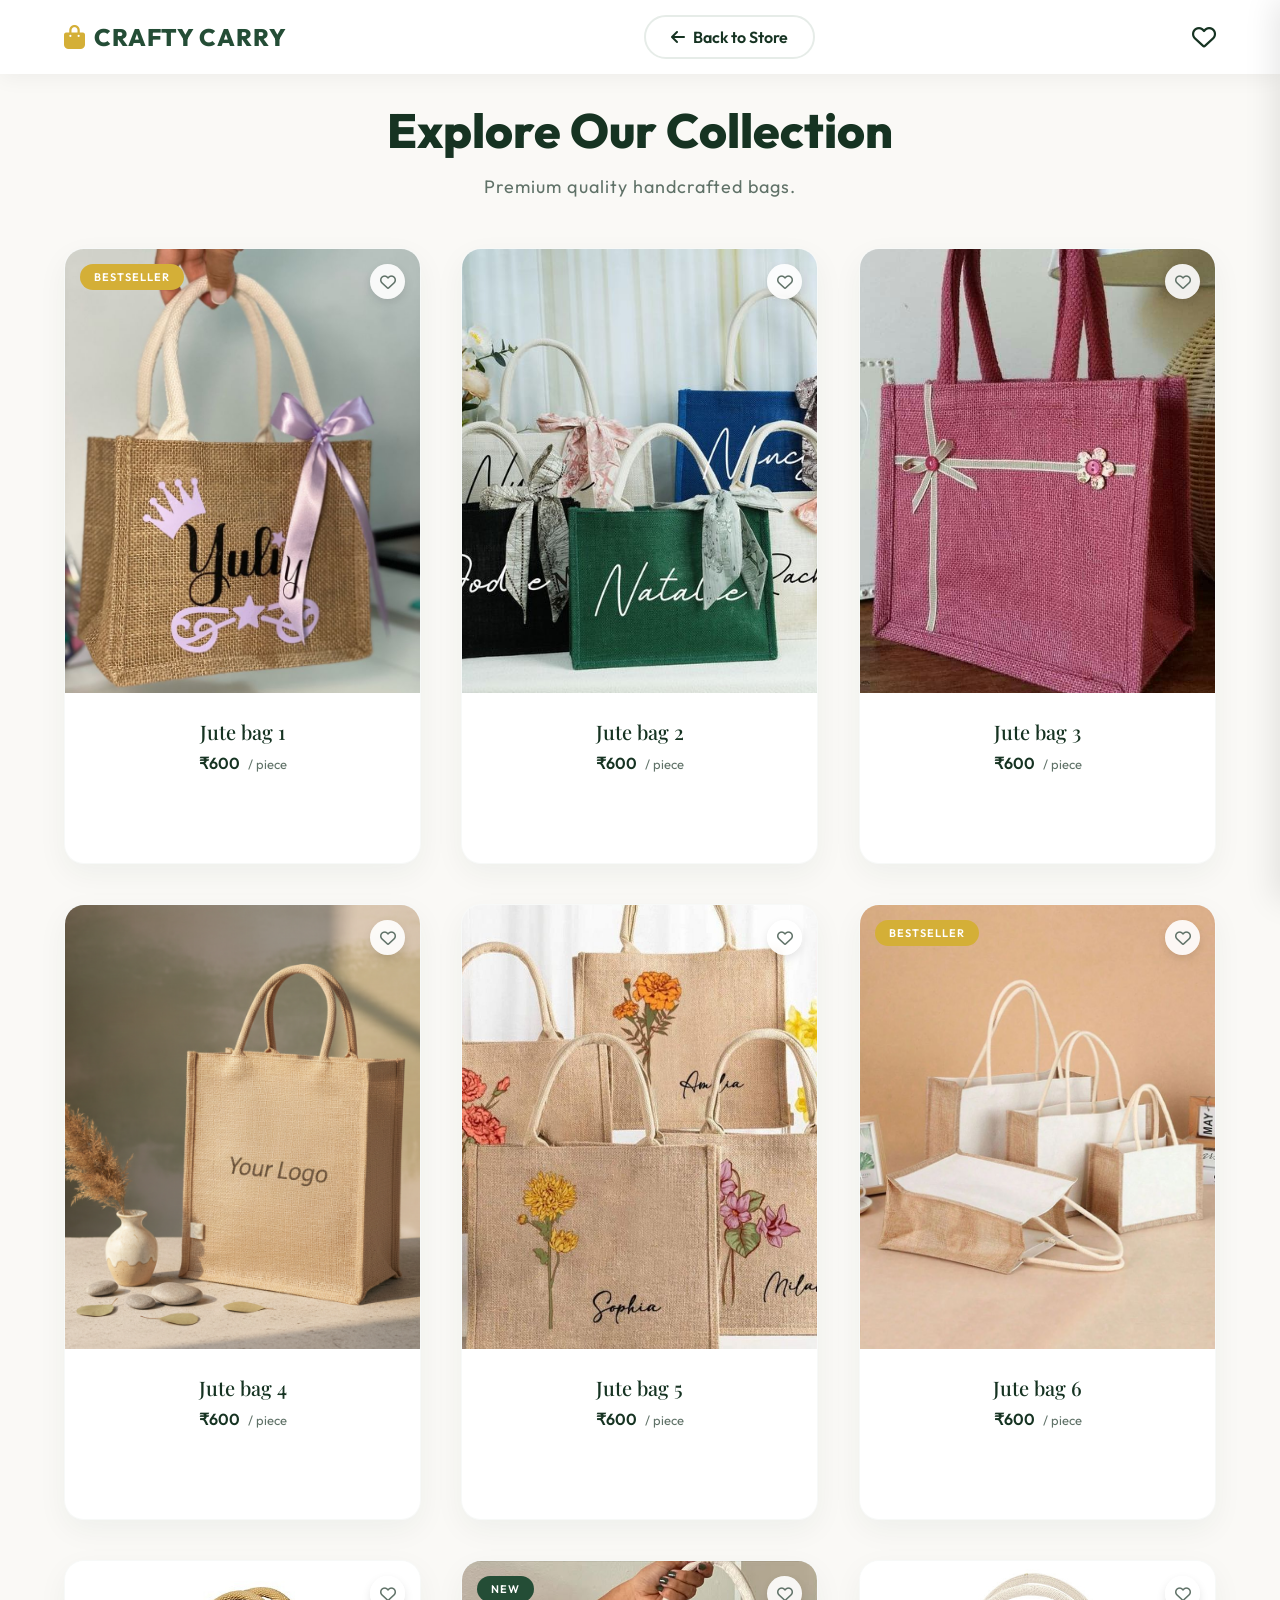
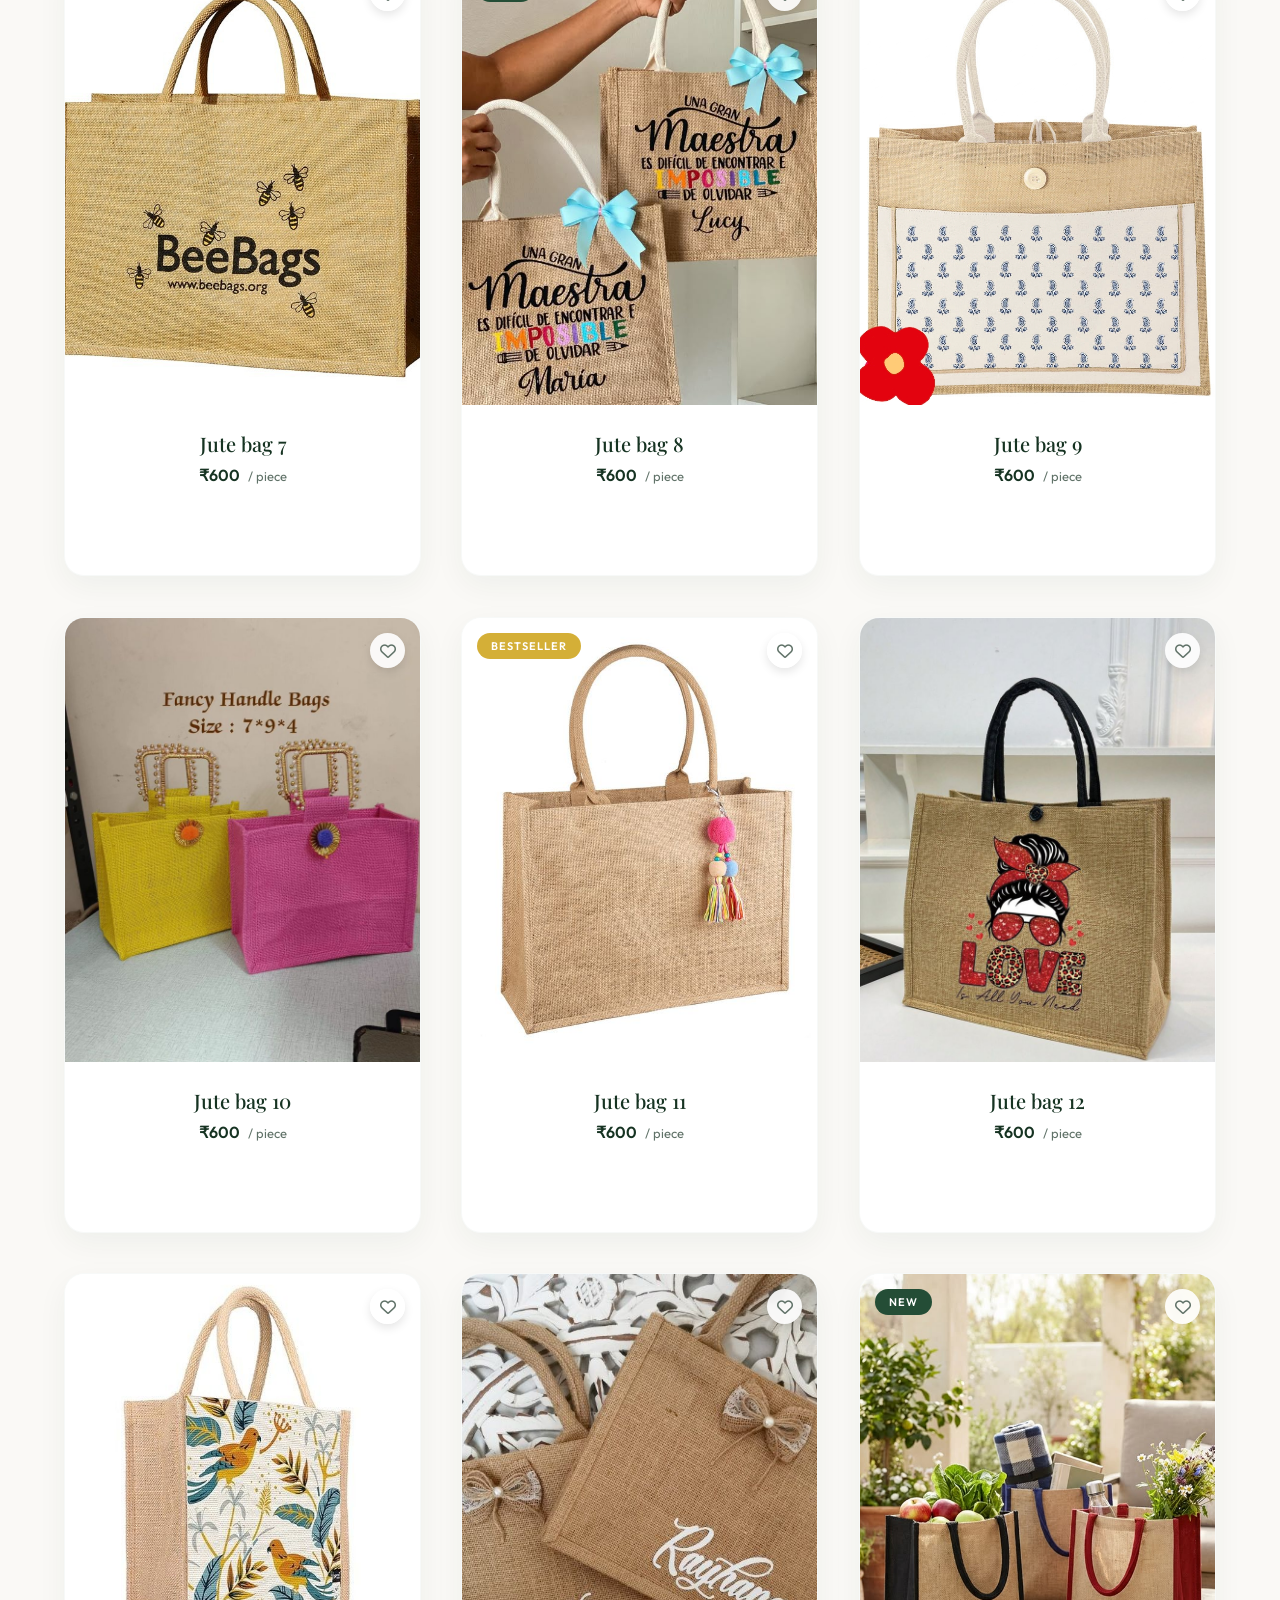
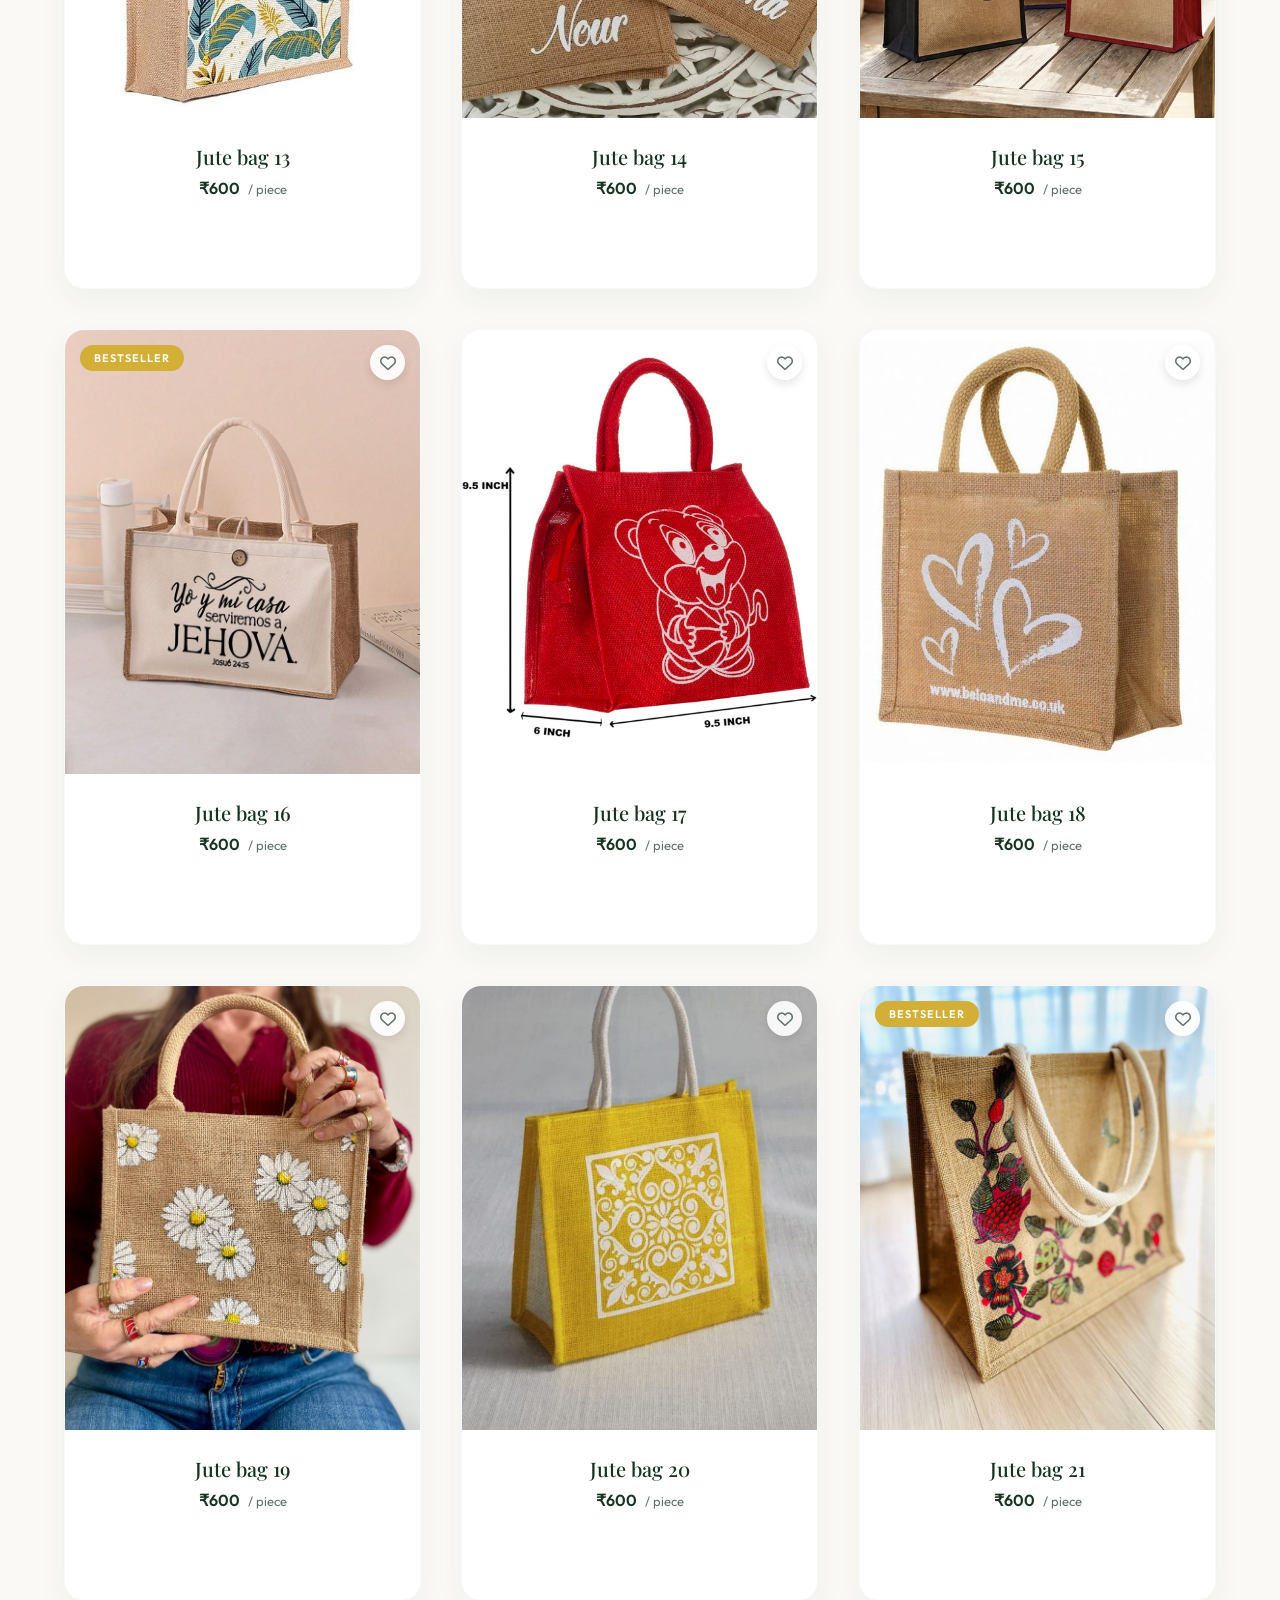
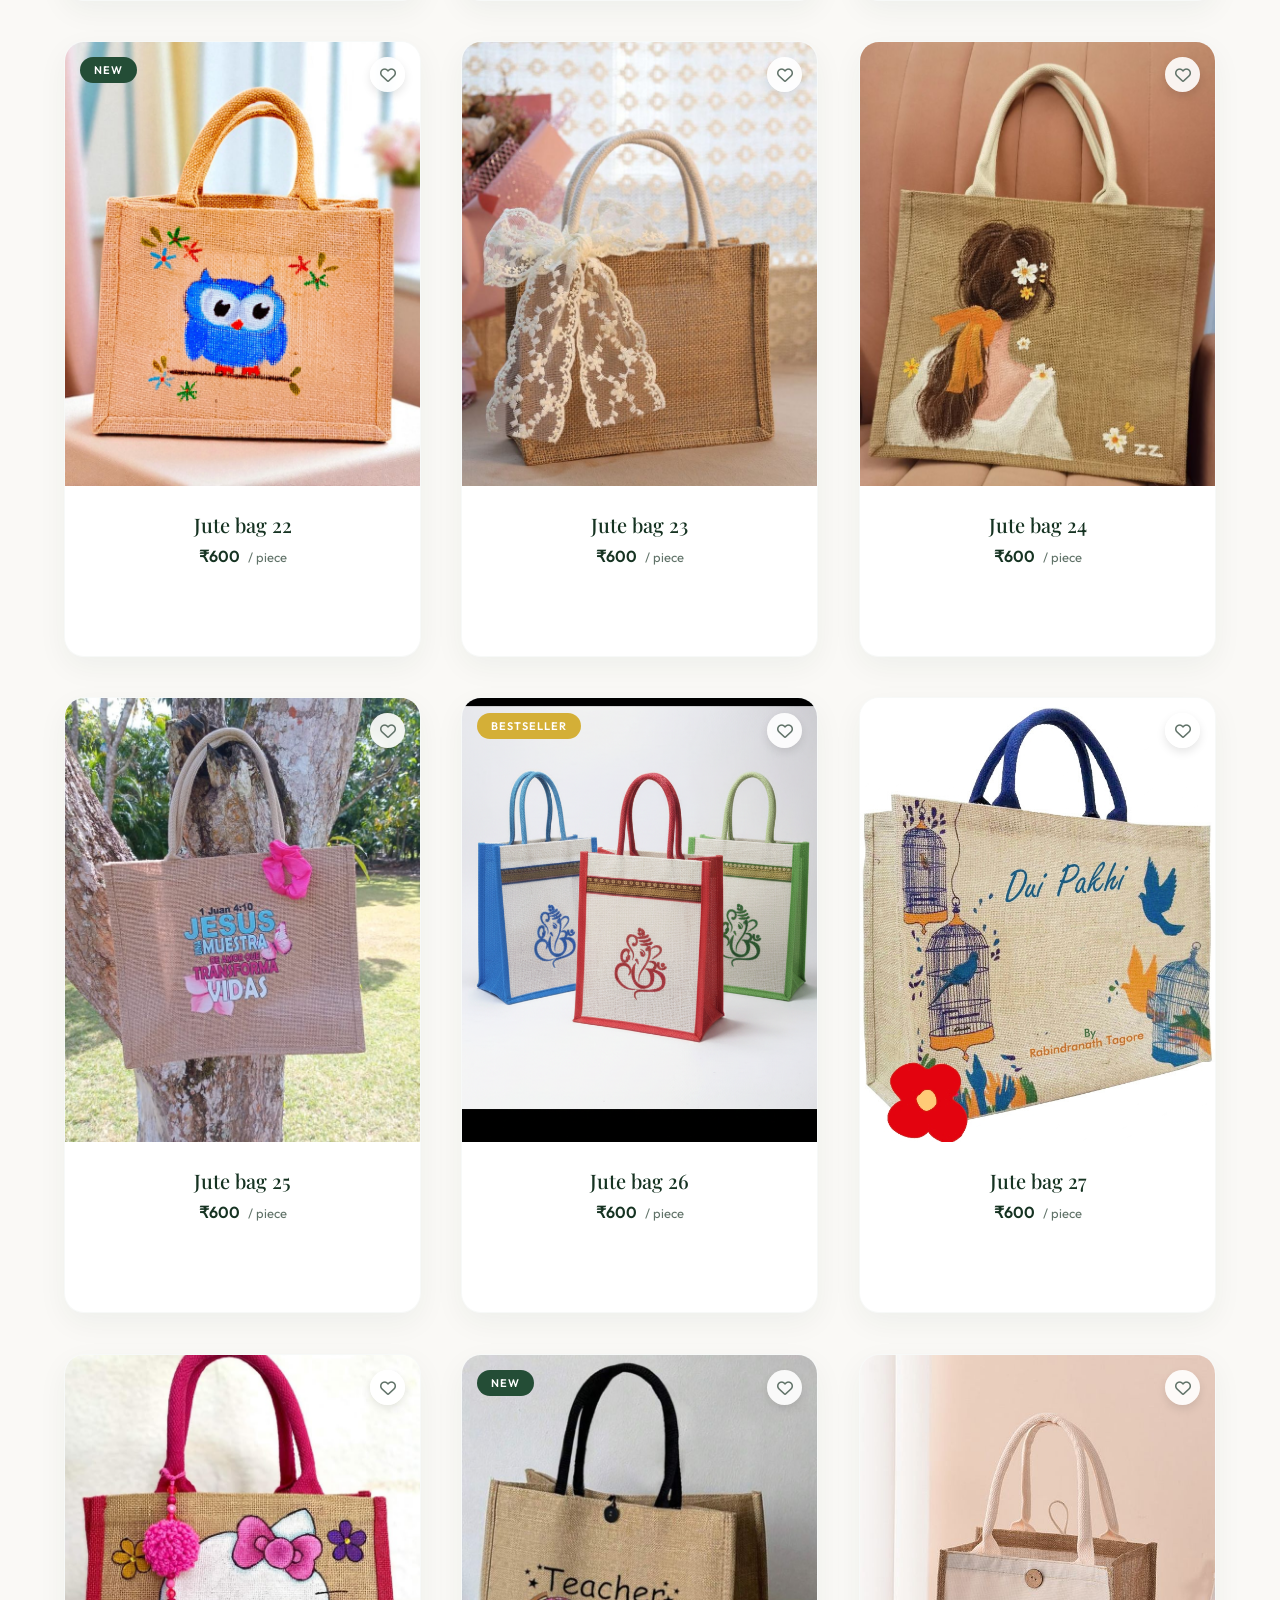
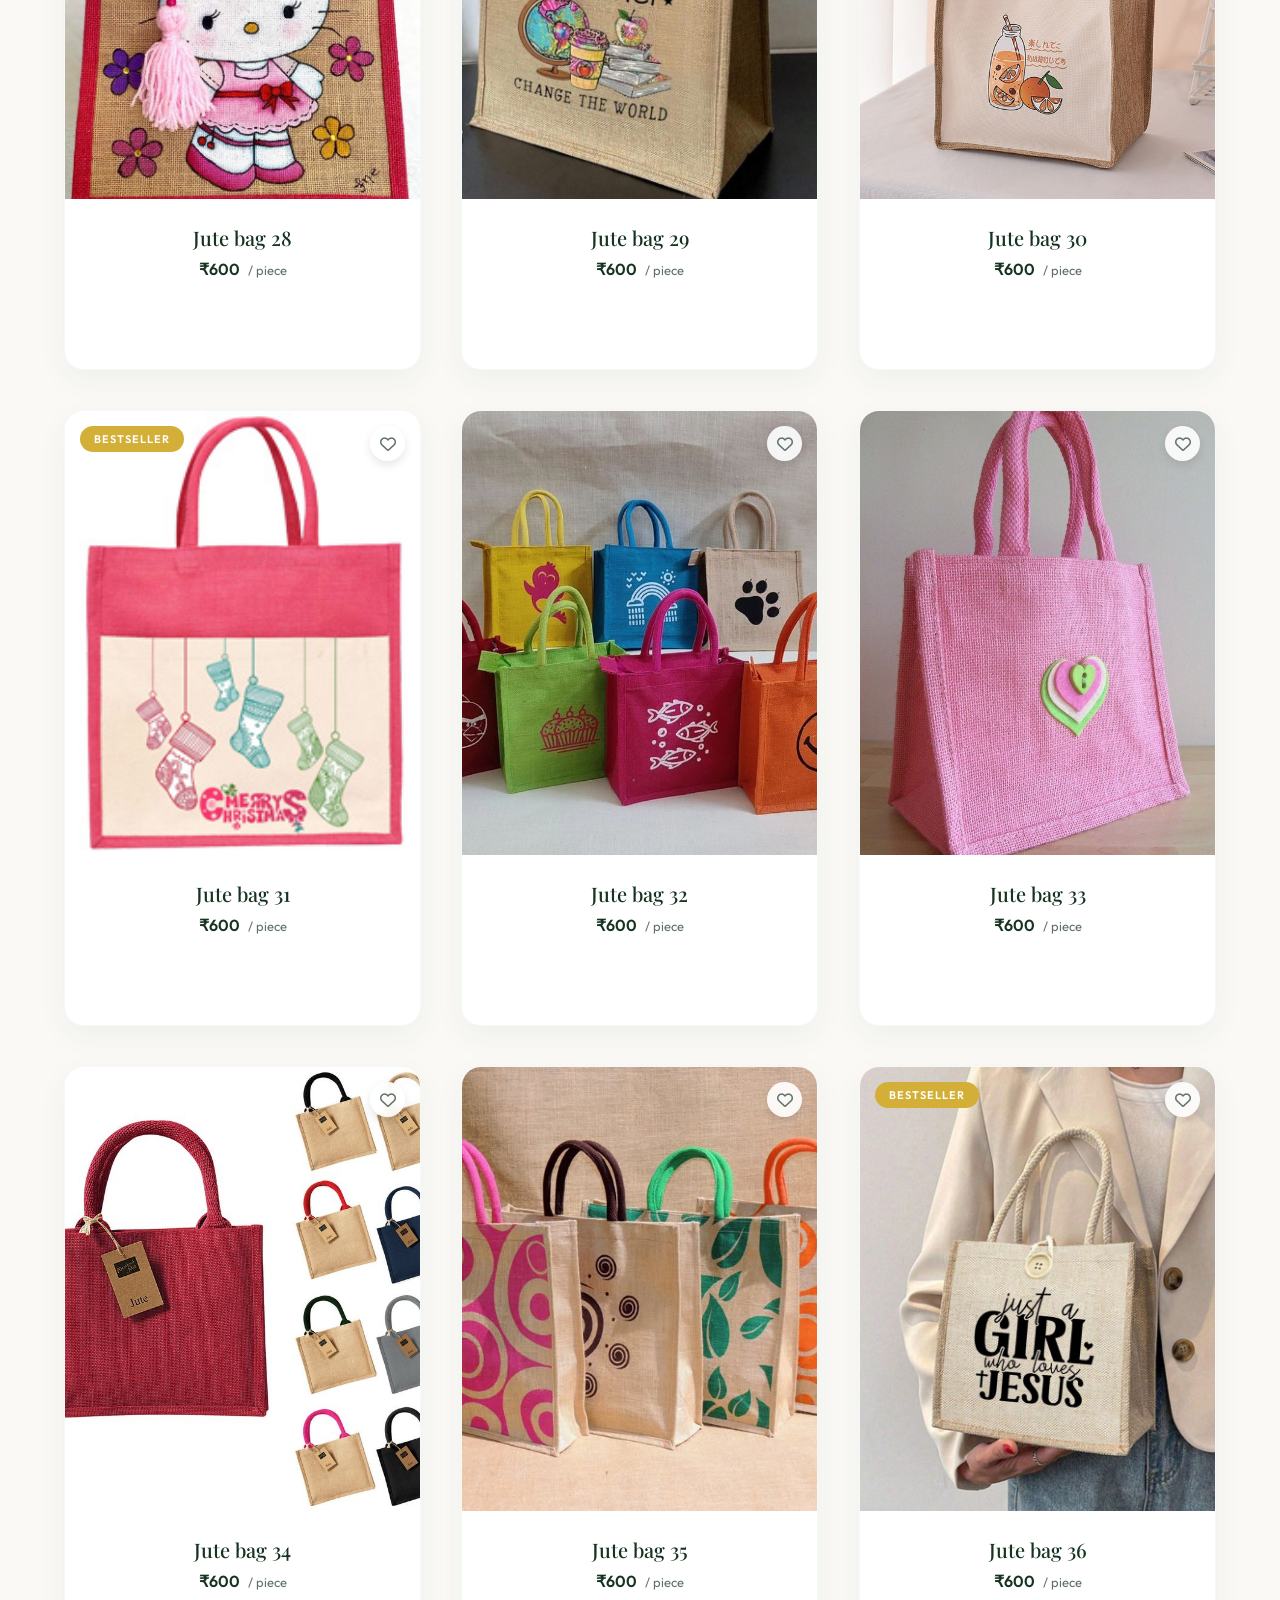
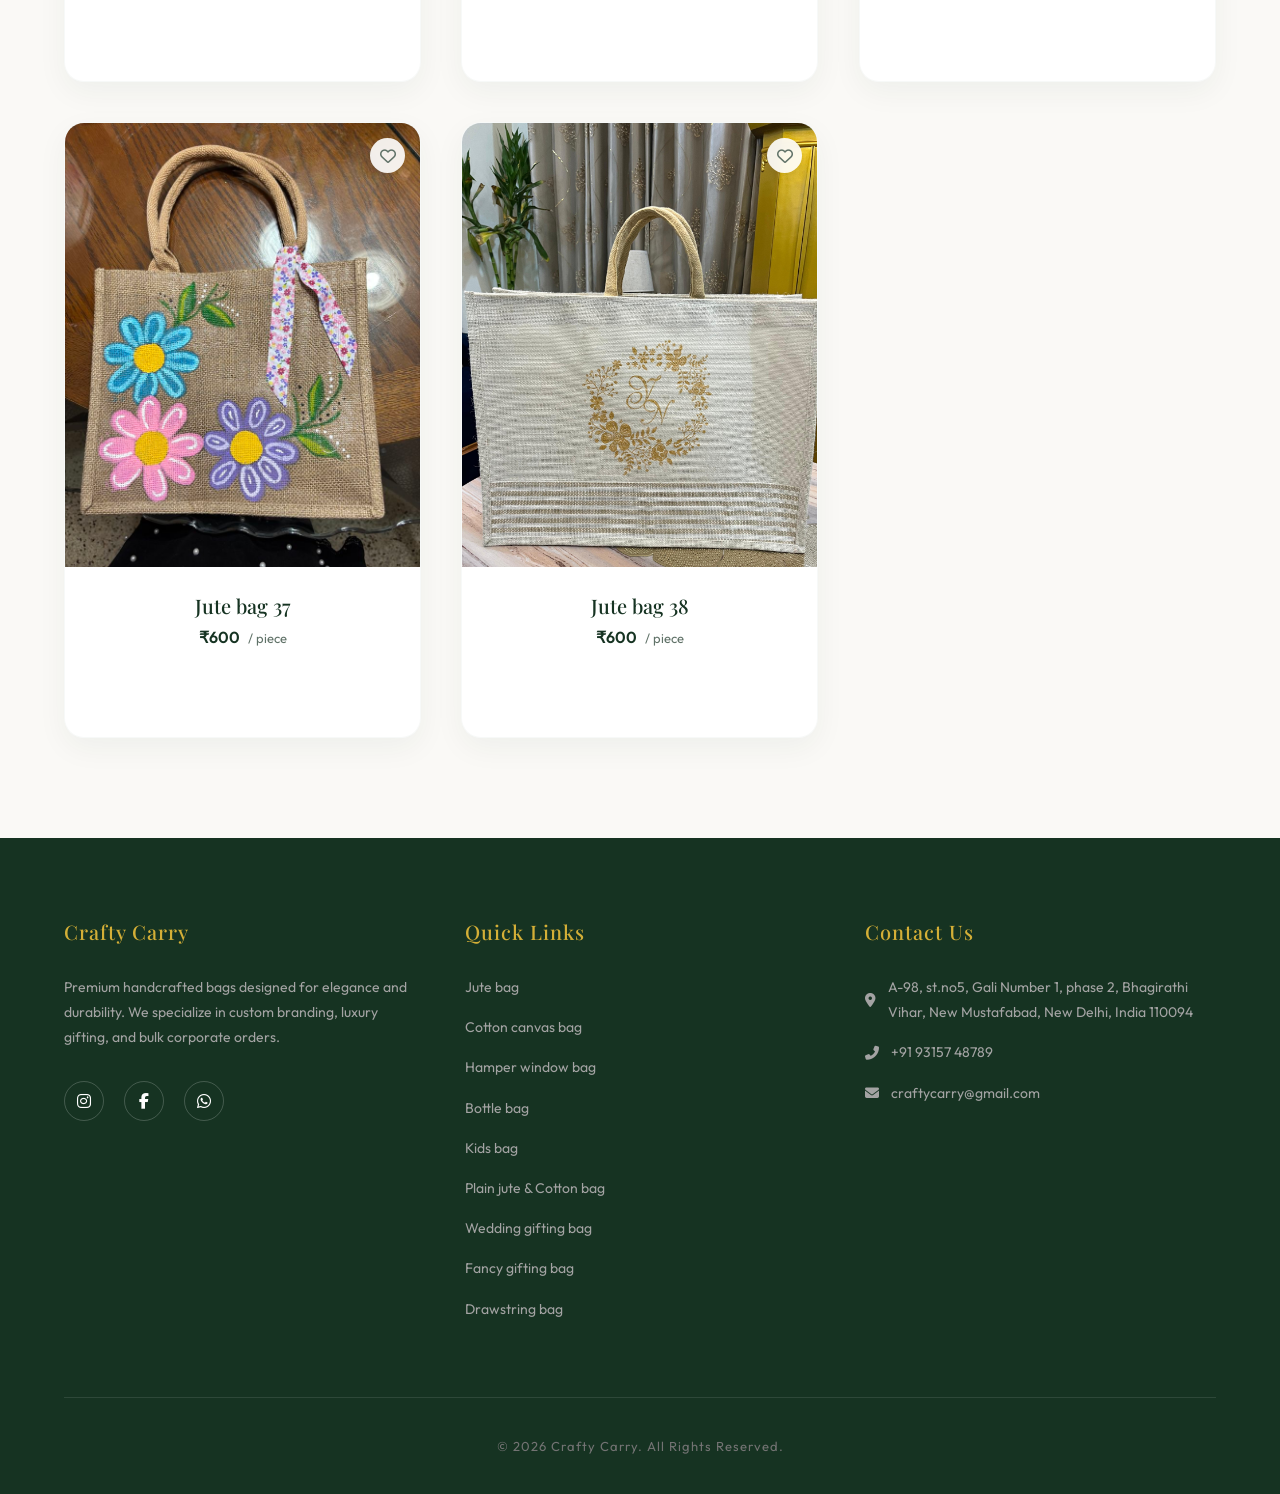
==== commit 43c15b3b: "zay" ====
--- a/Suf/crafty/pages/allproducts.html
+++ b/Suf/crafty/pages/allproducts.html
@@ -5,7 +5,7 @@
 <meta name="viewport" content="width=device-width, initial-scale=1.0">
 <title>All Products - Crafty Carry</title>
 <link rel="stylesheet" href="https://cdnjs.cloudflare.com/ajax/libs/font-awesome/6.4.0/css/all.min.css">
-<link rel="stylesheet" href="../style.css?v=8">
+<link rel="stylesheet" href="../style.css?v=9">
 <style>
 body {
   background: var(--bg-color);
@@ -1674,6 +1674,6 @@
   </div>
 </div>
 
-<script src="../wishlist.js?v=3"></script>
+<script src="../wishlist.js?v=4"></script>
 </body>
 </html>
--- a/Suf/crafty/style.css
+++ b/Suf/crafty/style.css
@@ -955,9 +955,15 @@
   will-change: opacity, transform;
 }
 
+@media (max-width: 768px) {
+  .reveal {
+    transform: translateY(15px); /* Reduced for mobile horizontal scrolling containers */
+  }
+}
+
 .reveal.active {
   opacity: 1;
-  transform: translateY(0);
+  transform: translateY(0) !important;
 }
 
 .card.reveal:nth-child(2) { transition-delay: 0.1s; }
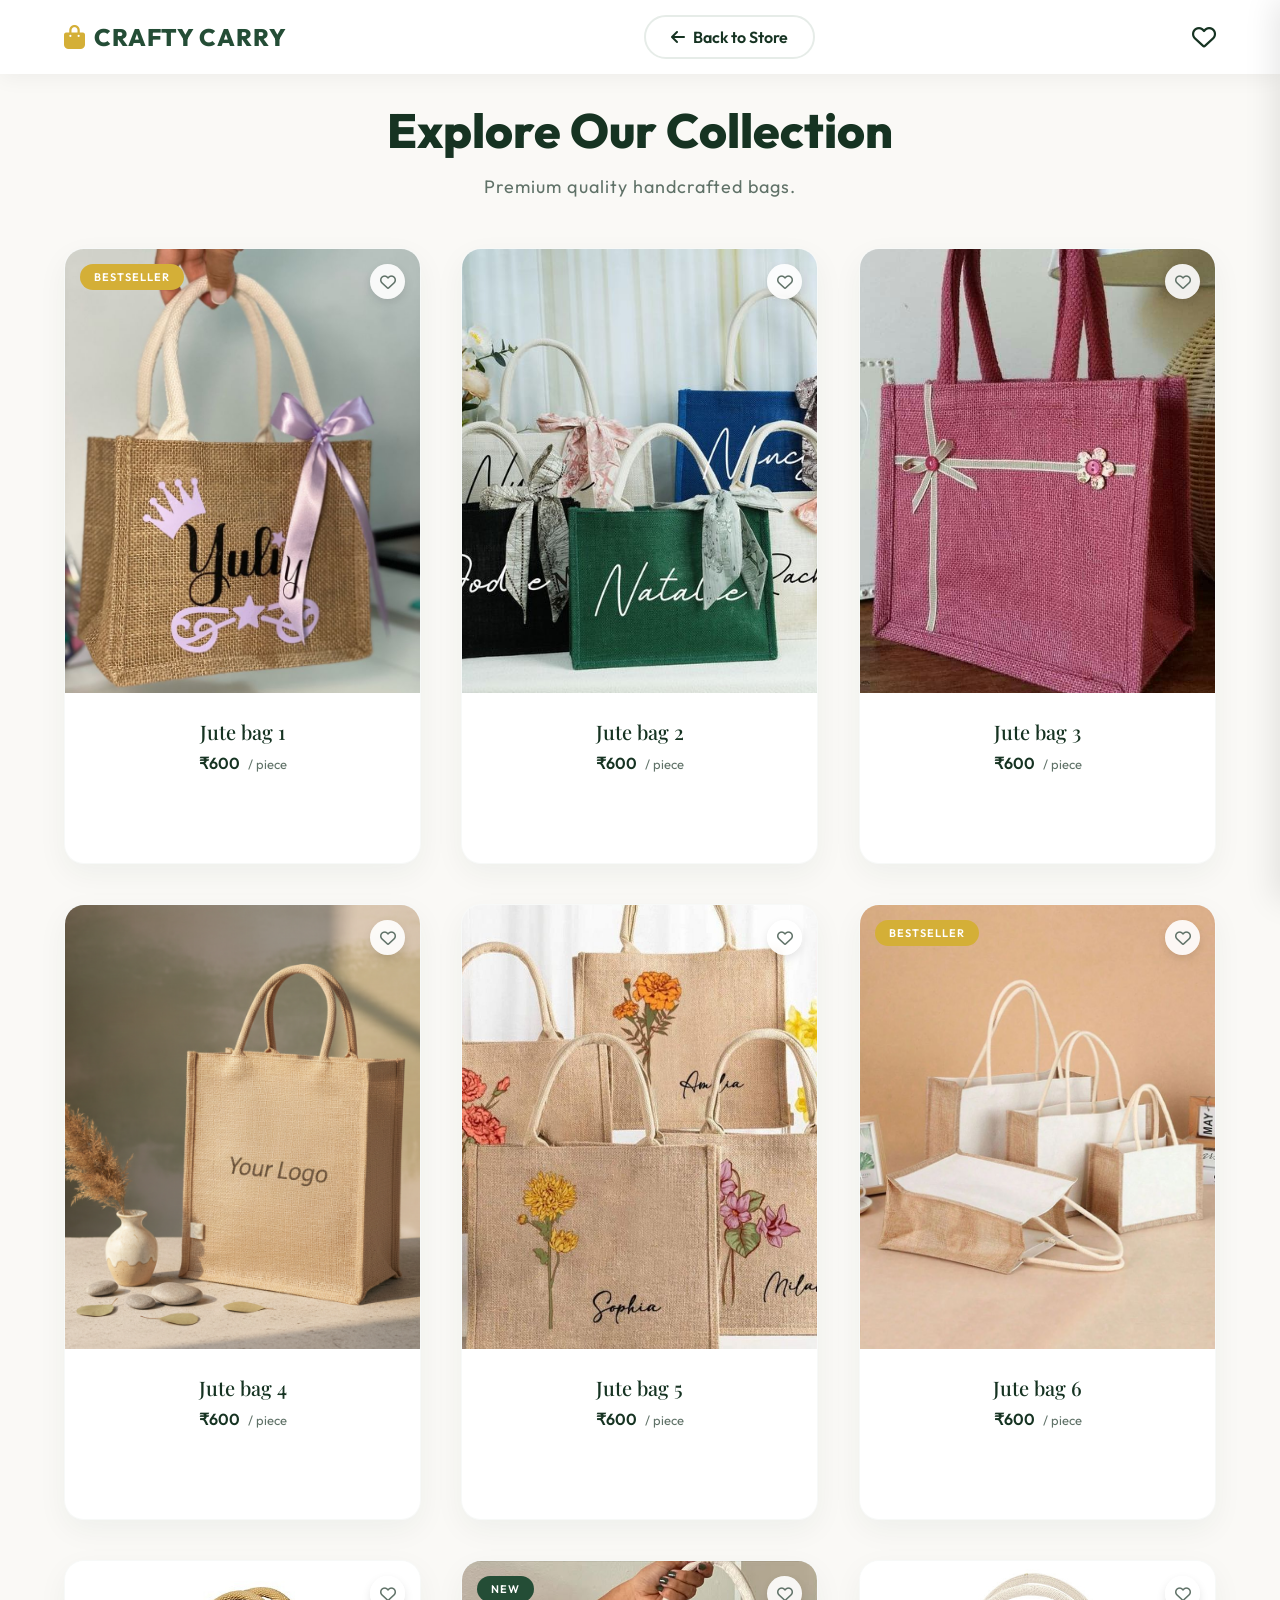
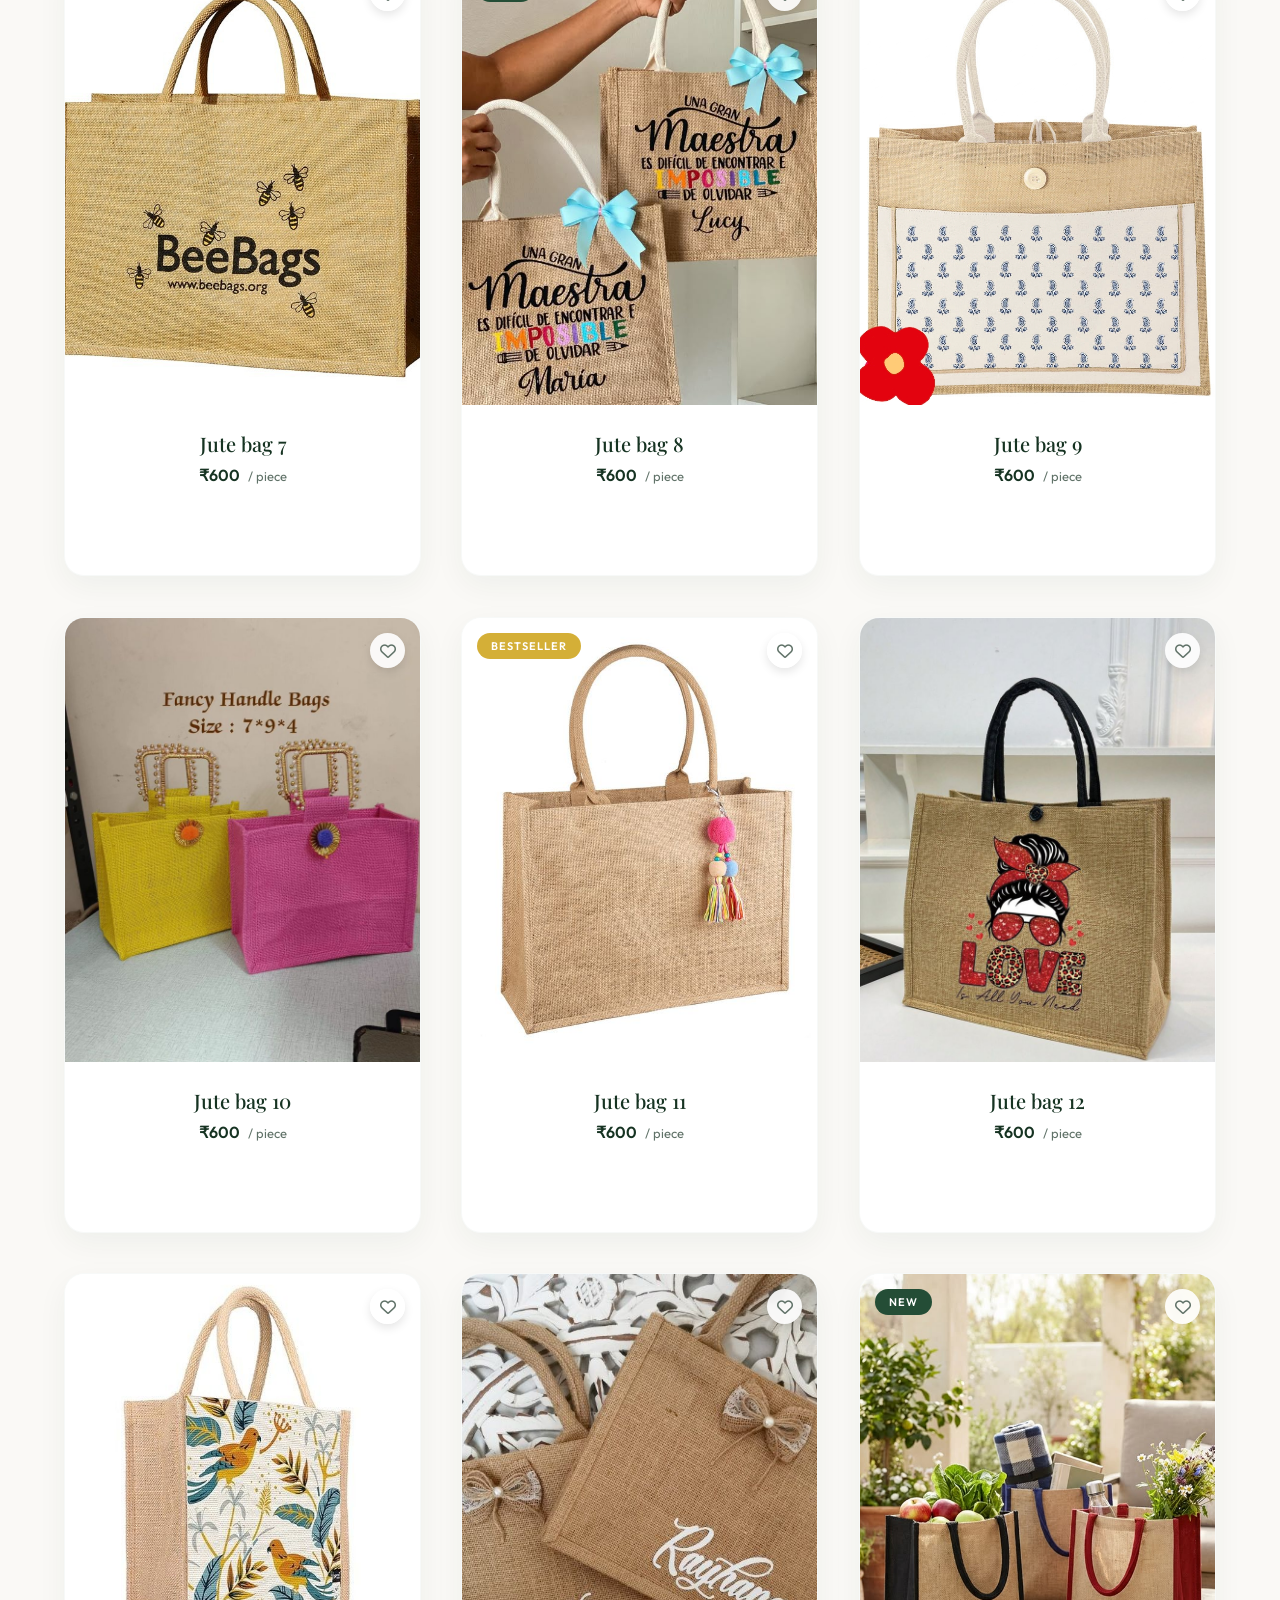
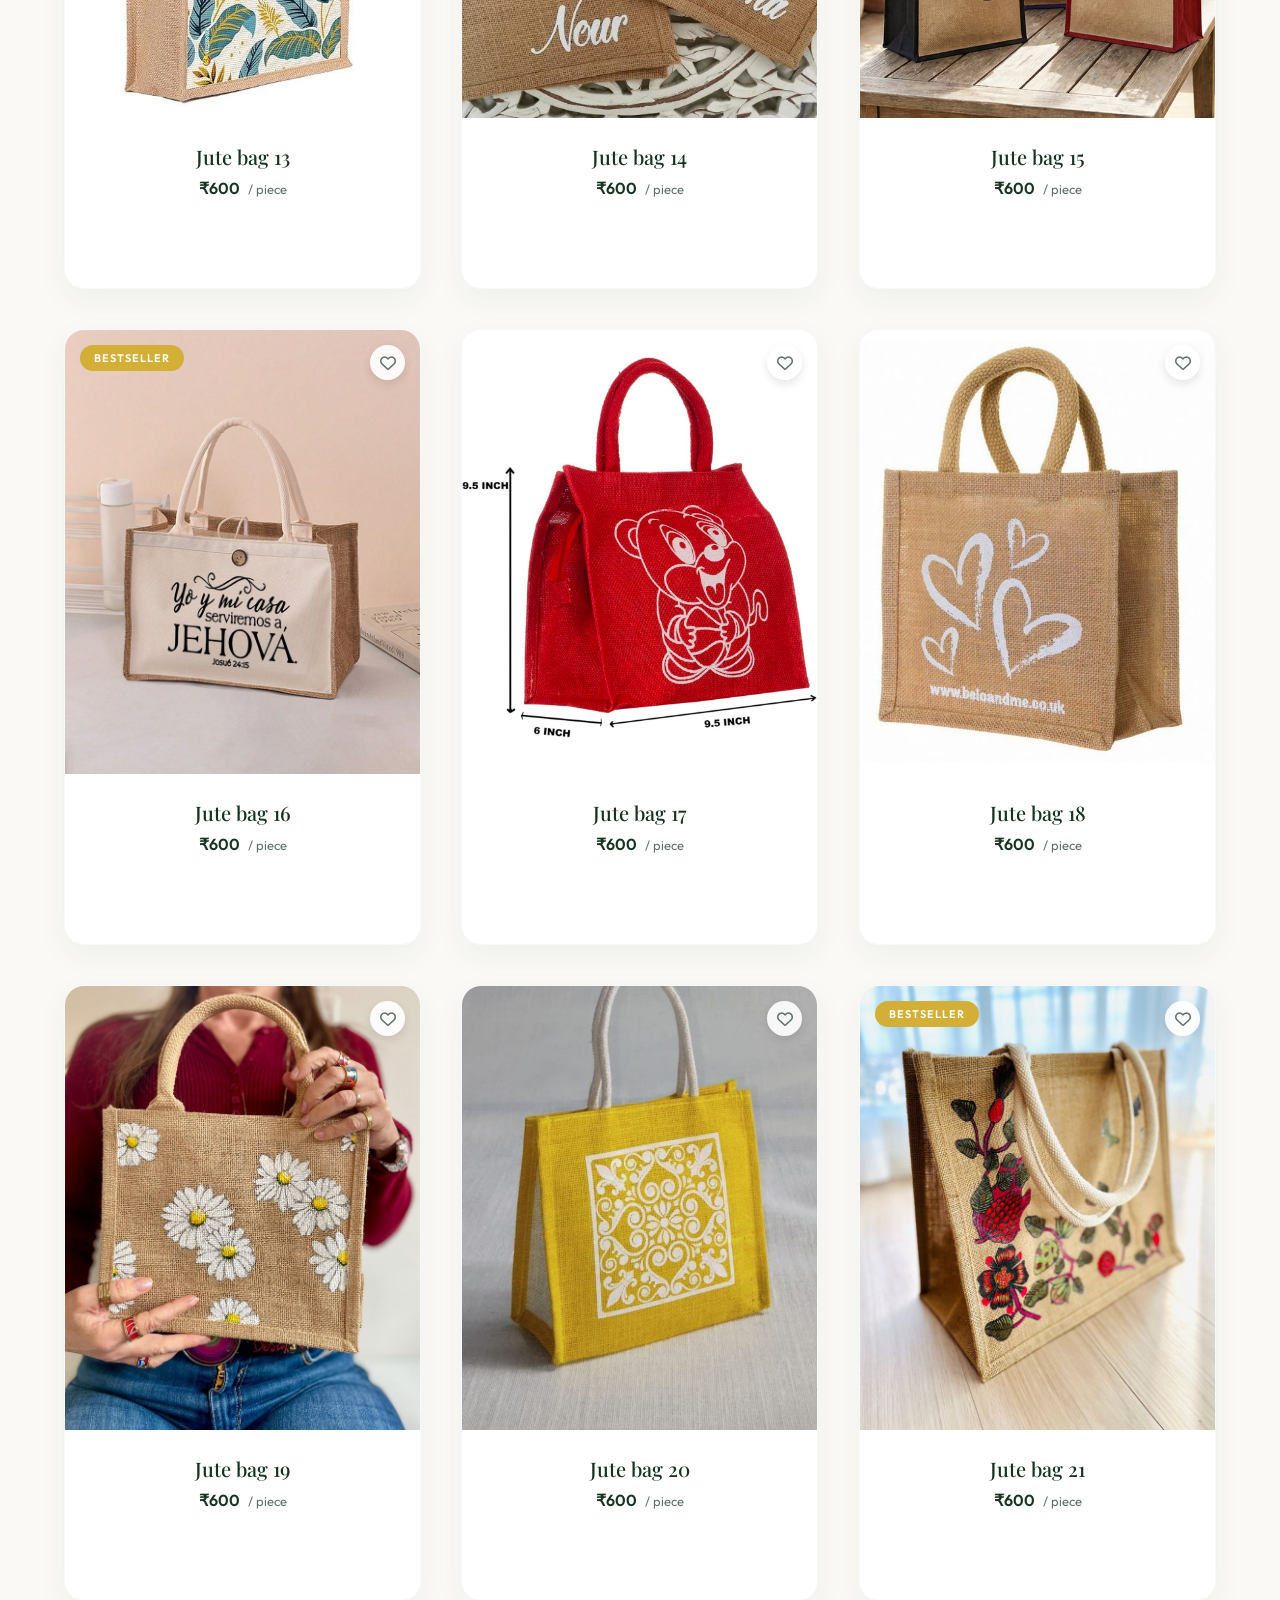
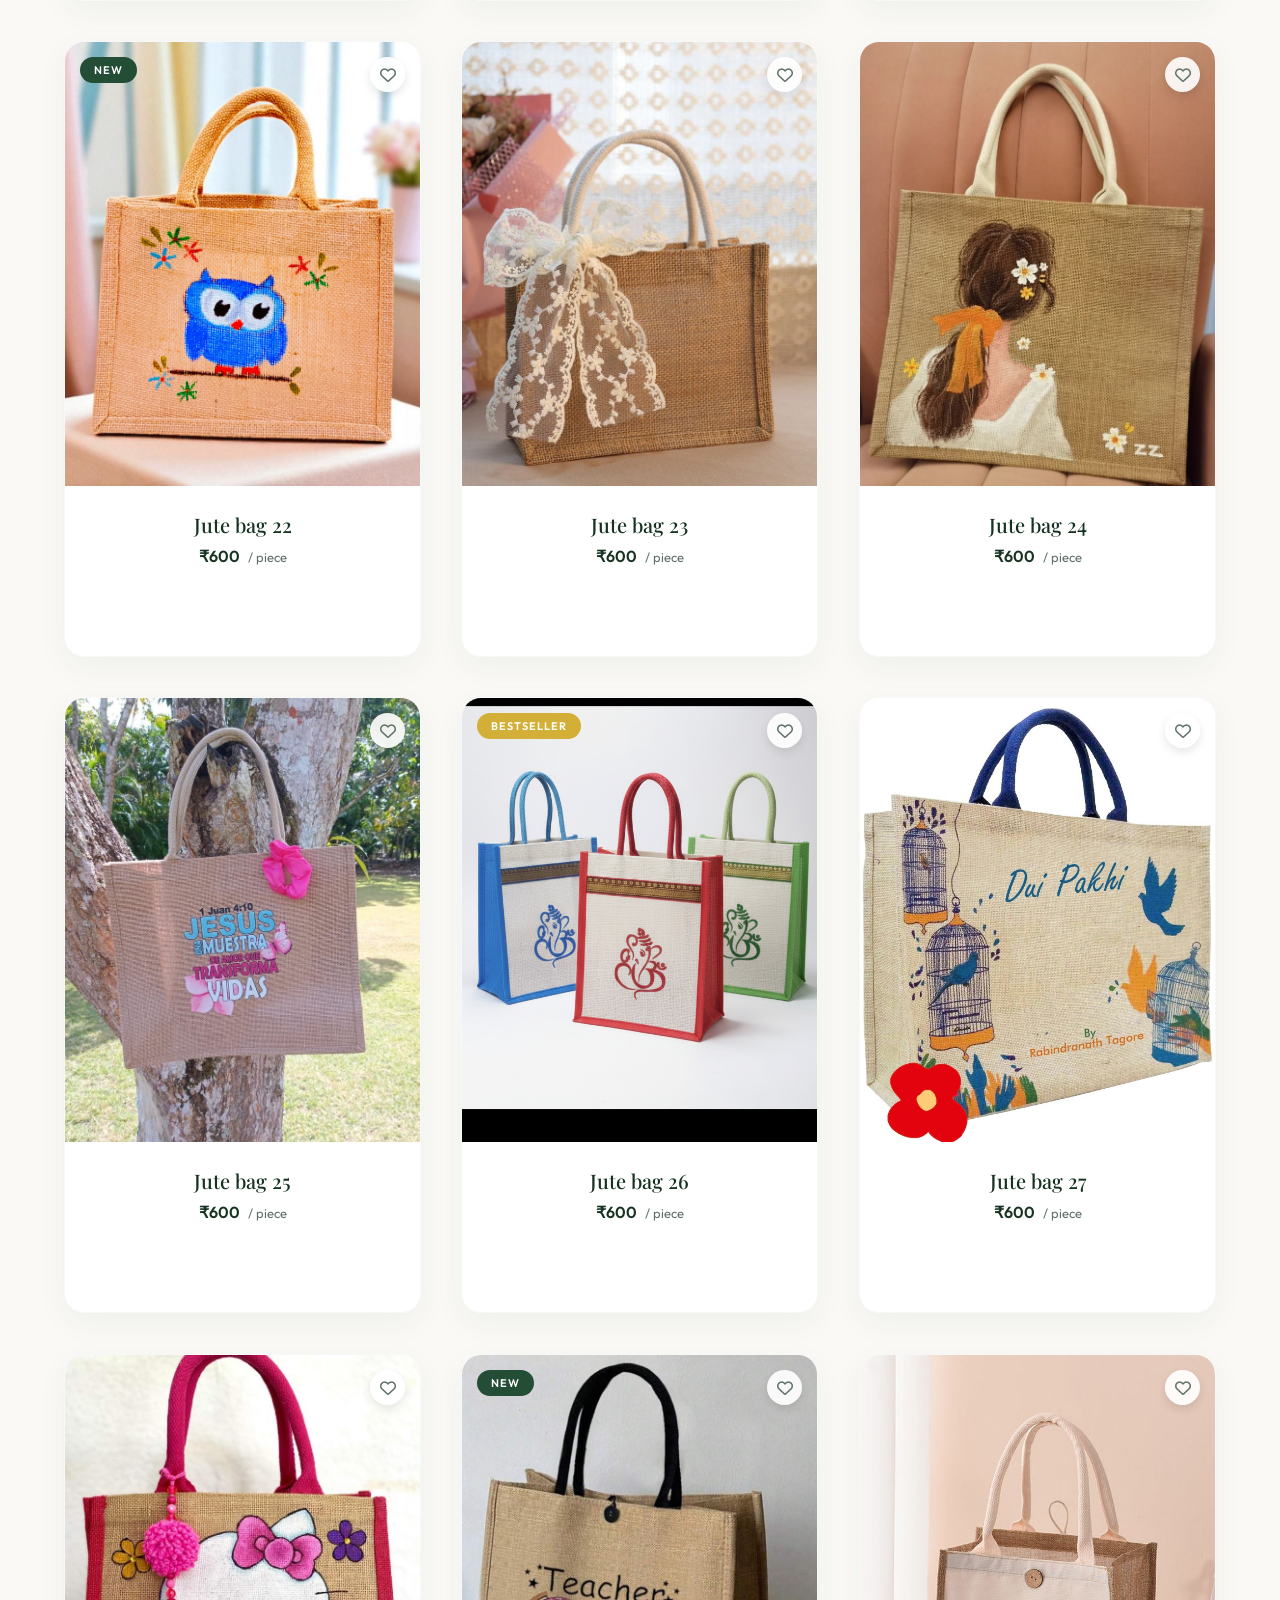
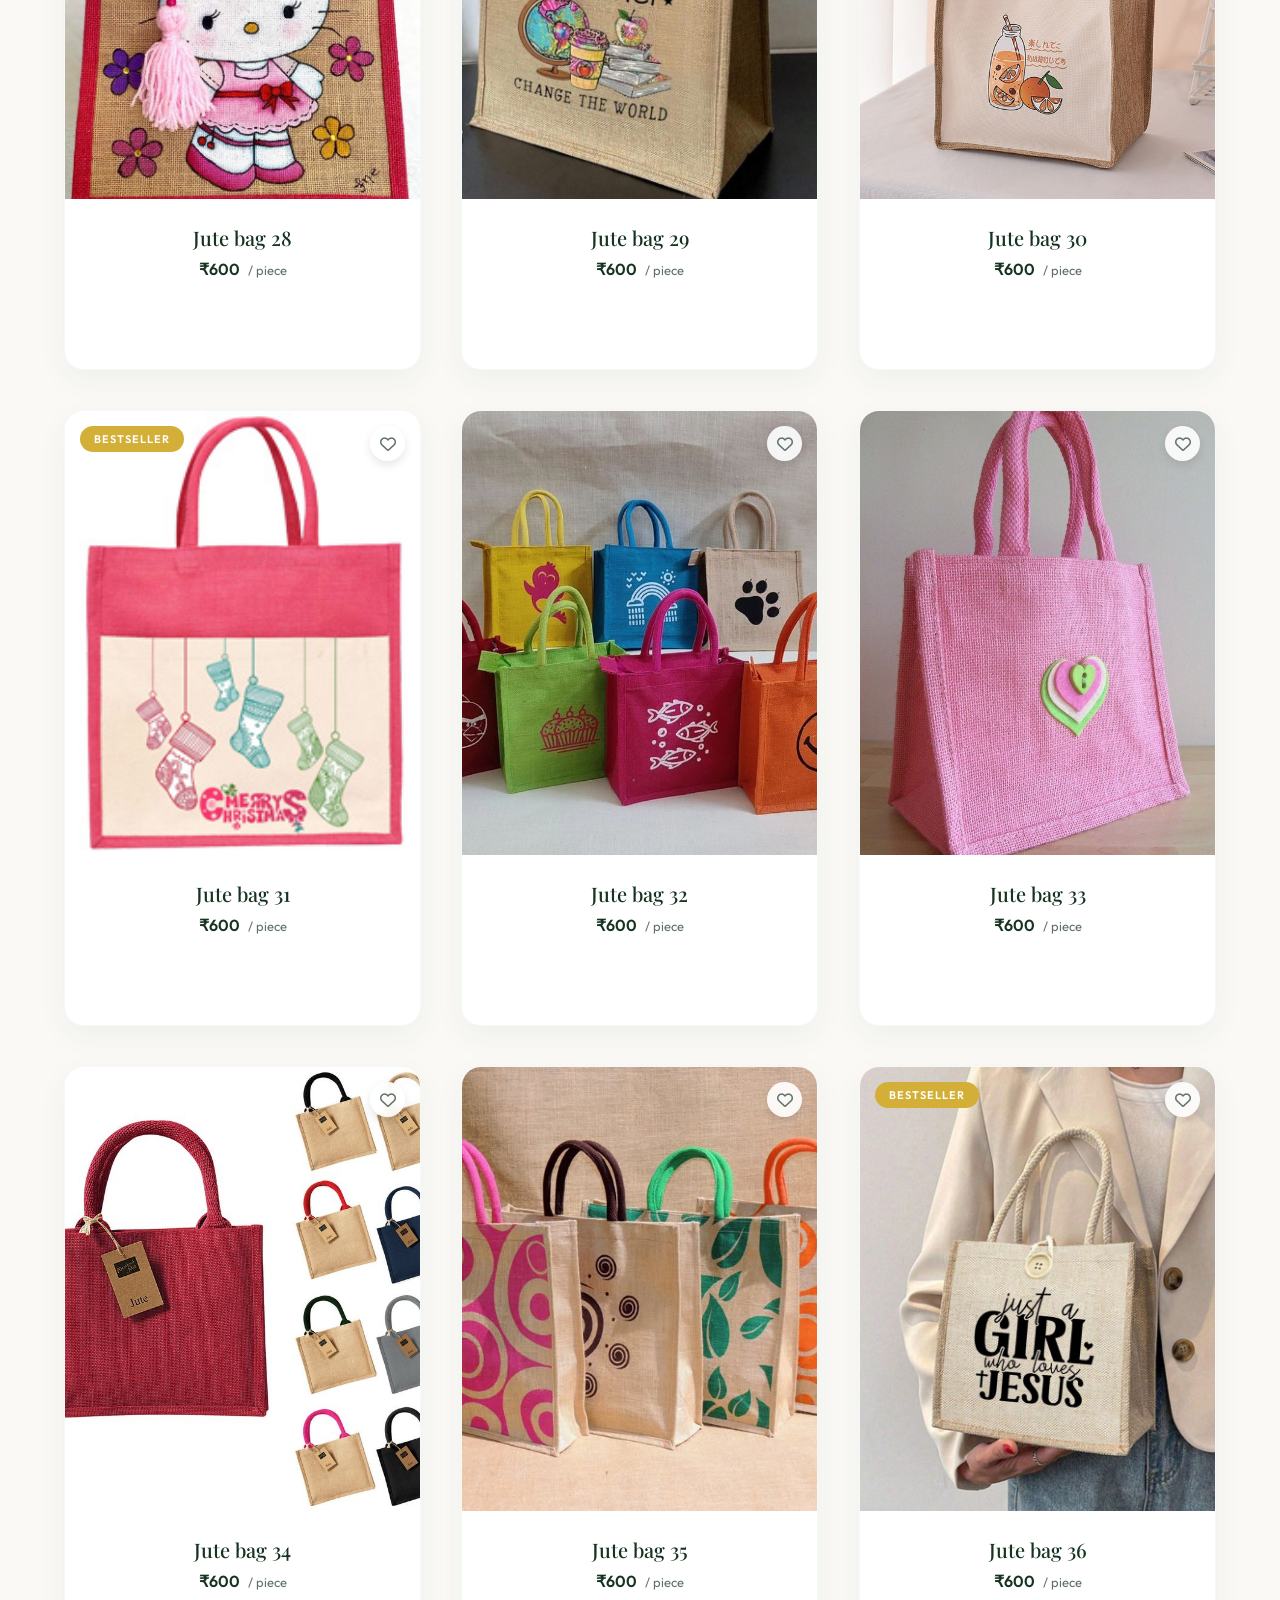
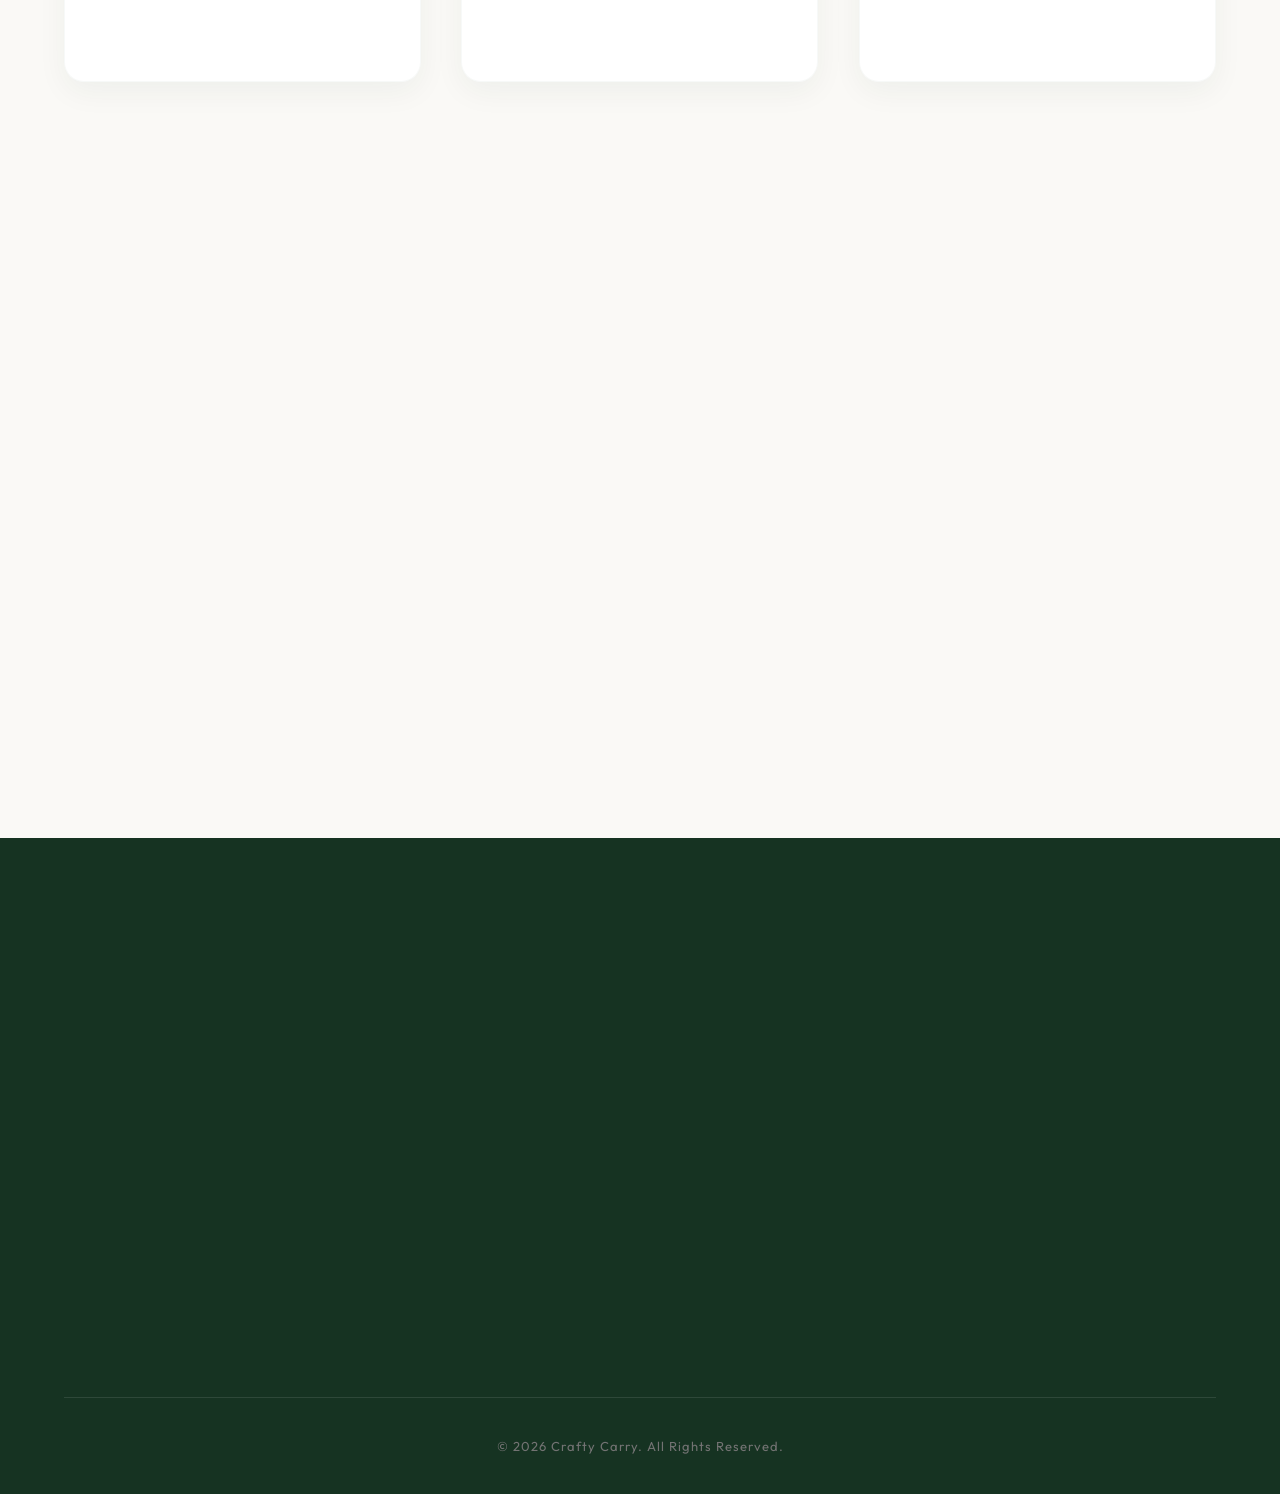
==== commit e3030cfd: "donee" ====
--- a/Suf/crafty/pages/allproducts.html
+++ b/Suf/crafty/pages/allproducts.html
@@ -5,7 +5,7 @@
 <meta name="viewport" content="width=device-width, initial-scale=1.0">
 <title>All Products - Crafty Carry</title>
 <link rel="stylesheet" href="https://cdnjs.cloudflare.com/ajax/libs/font-awesome/6.4.0/css/all.min.css">
-<link rel="stylesheet" href="../style.css?v=9">
+<link rel="stylesheet" href="../style.css?v=10">
 <style>
 body {
   background: var(--bg-color);
@@ -1674,6 +1674,6 @@
   </div>
 </div>
 
-<script src="../wishlist.js?v=4"></script>
+<script src="../wishlist.js?v=6"></script>
 </body>
 </html>
--- a/Suf/crafty/style.css
+++ b/Suf/crafty/style.css
@@ -395,7 +395,14 @@
   border: 1px solid rgba(26, 60, 40, 0.03);
 }
 
-.card:hover {
+@media (hover: hover) {
+  .card:hover {
+    transform: translateY(-10px);
+    box-shadow: 0 20px 45px rgba(26, 60, 40, 0.15);
+    border-color: transparent;
+  }
+}
+.card.active-touch {
   transform: translateY(-10px);
   box-shadow: 0 20px 45px rgba(26, 60, 40, 0.15);
   border-color: transparent;
@@ -418,9 +425,10 @@
   display: block;
 }
 
-.card:hover img {
-  transform: scale(1.05);
-}
+@media (hover: hover) {
+  .card:hover img { transform: scale(1.05); }
+}
+.card.active-touch img { transform: scale(1.05); }
 
 .card-badge {
   position: absolute;
@@ -487,7 +495,15 @@
   transform: translateY(10px);
 }
 
-.card:hover button {
+@media (hover: hover) {
+  .card:hover button {
+    opacity: 1;
+    transform: translateY(0);
+    background: var(--white);
+    color: var(--primary-color);
+  }
+}
+.card.active-touch button {
   opacity: 1;
   transform: translateY(0);
   background: var(--white);
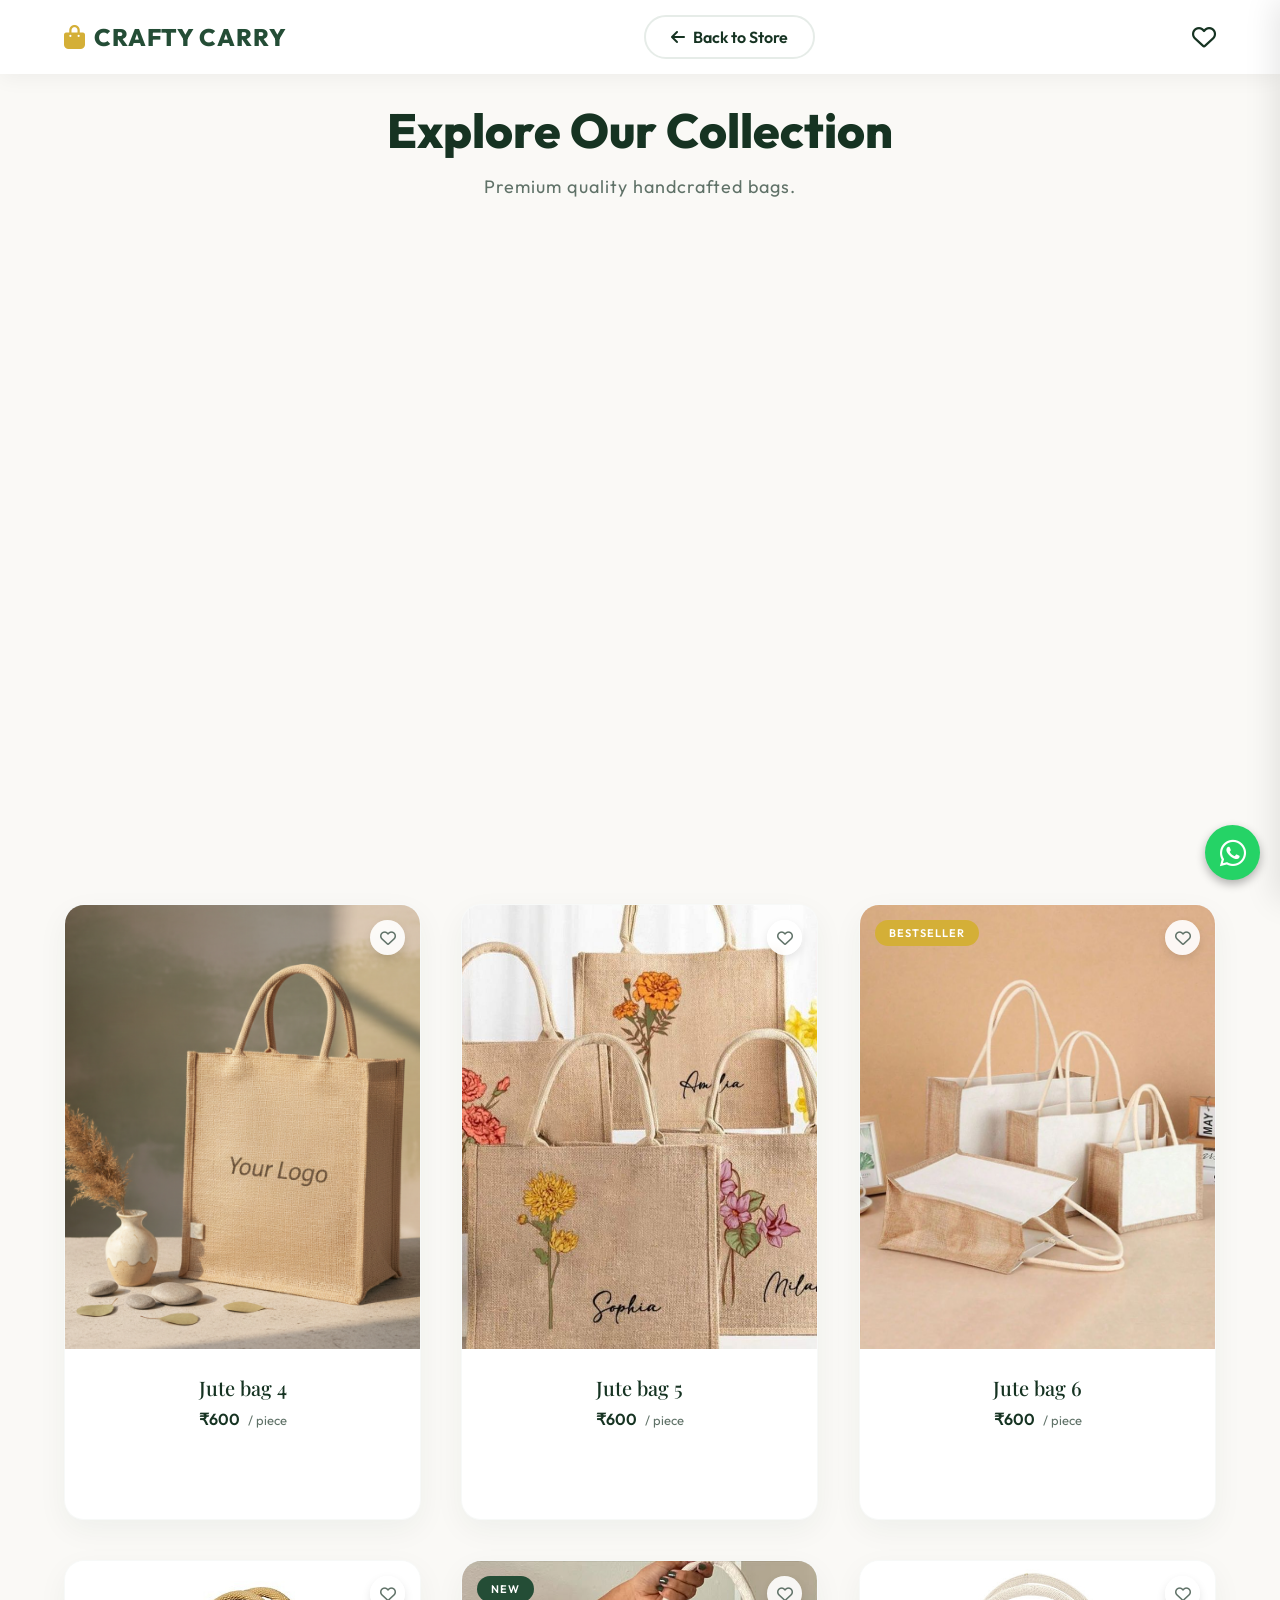
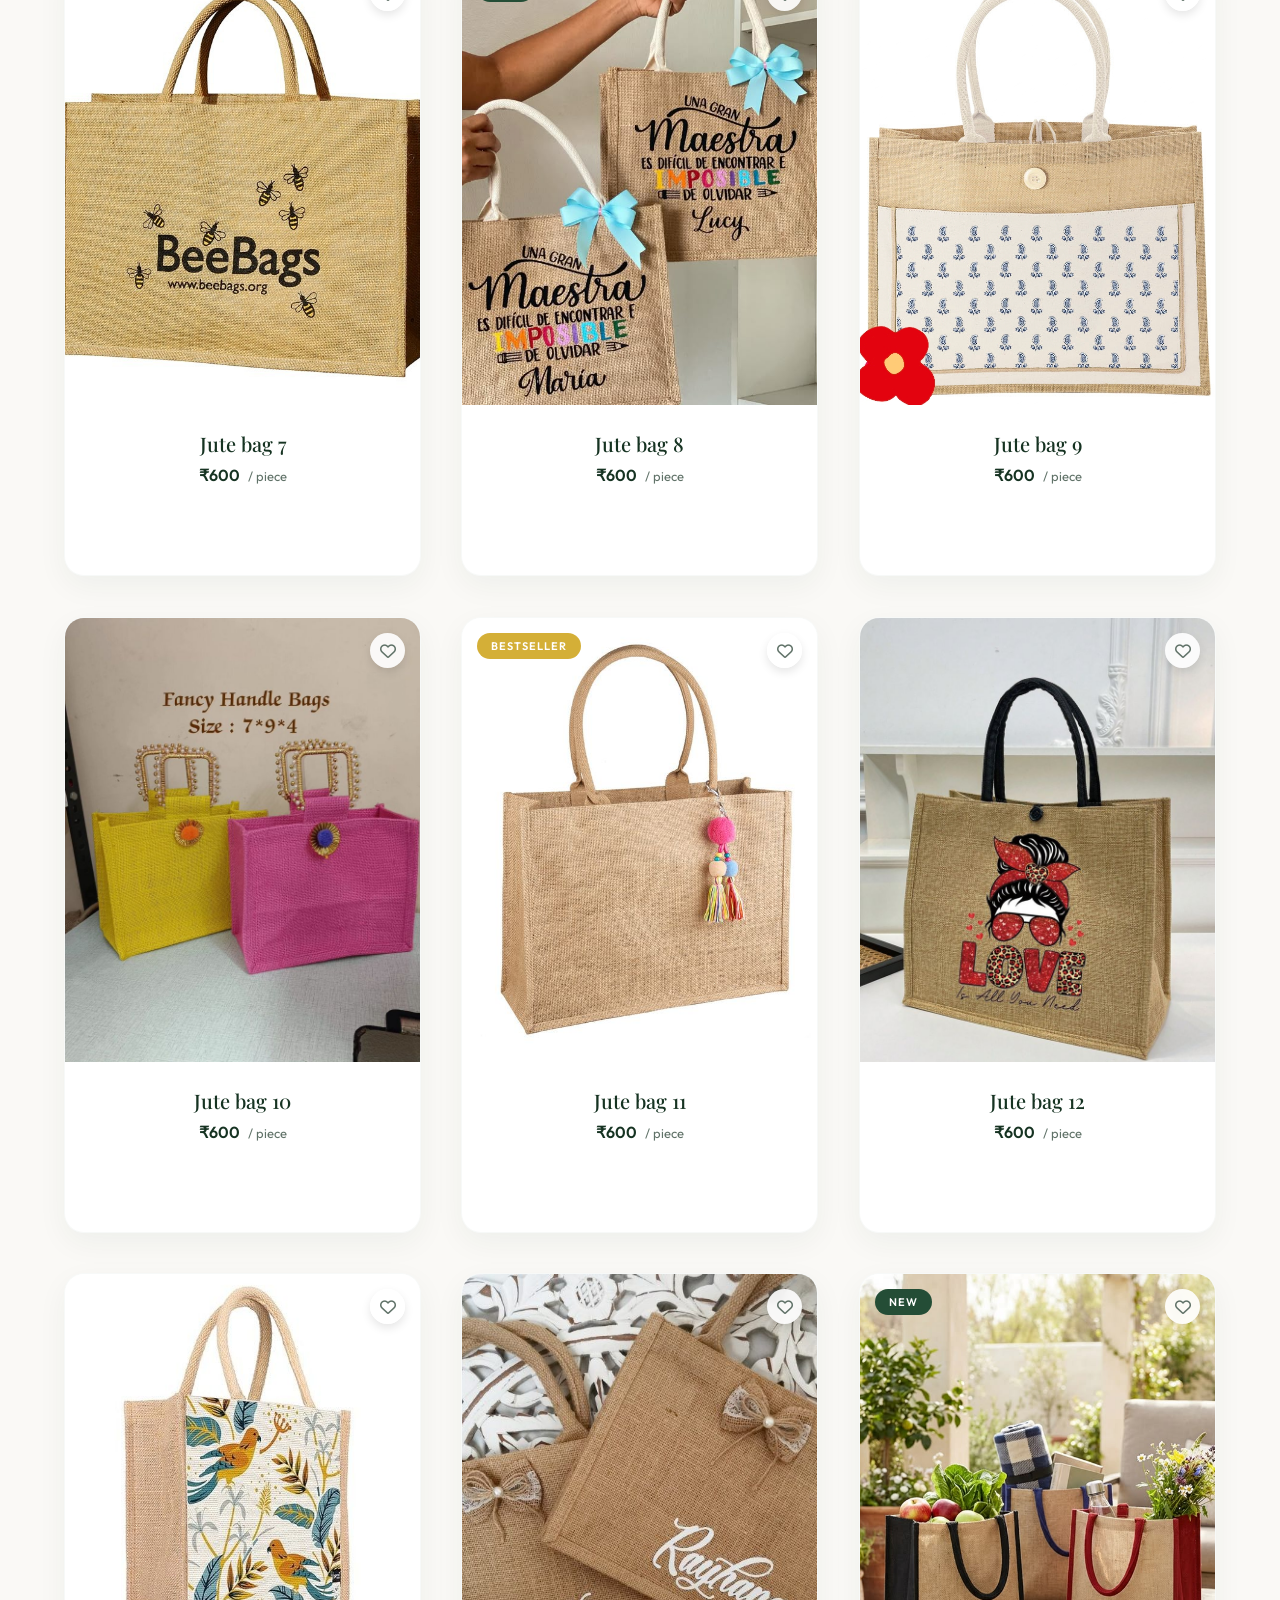
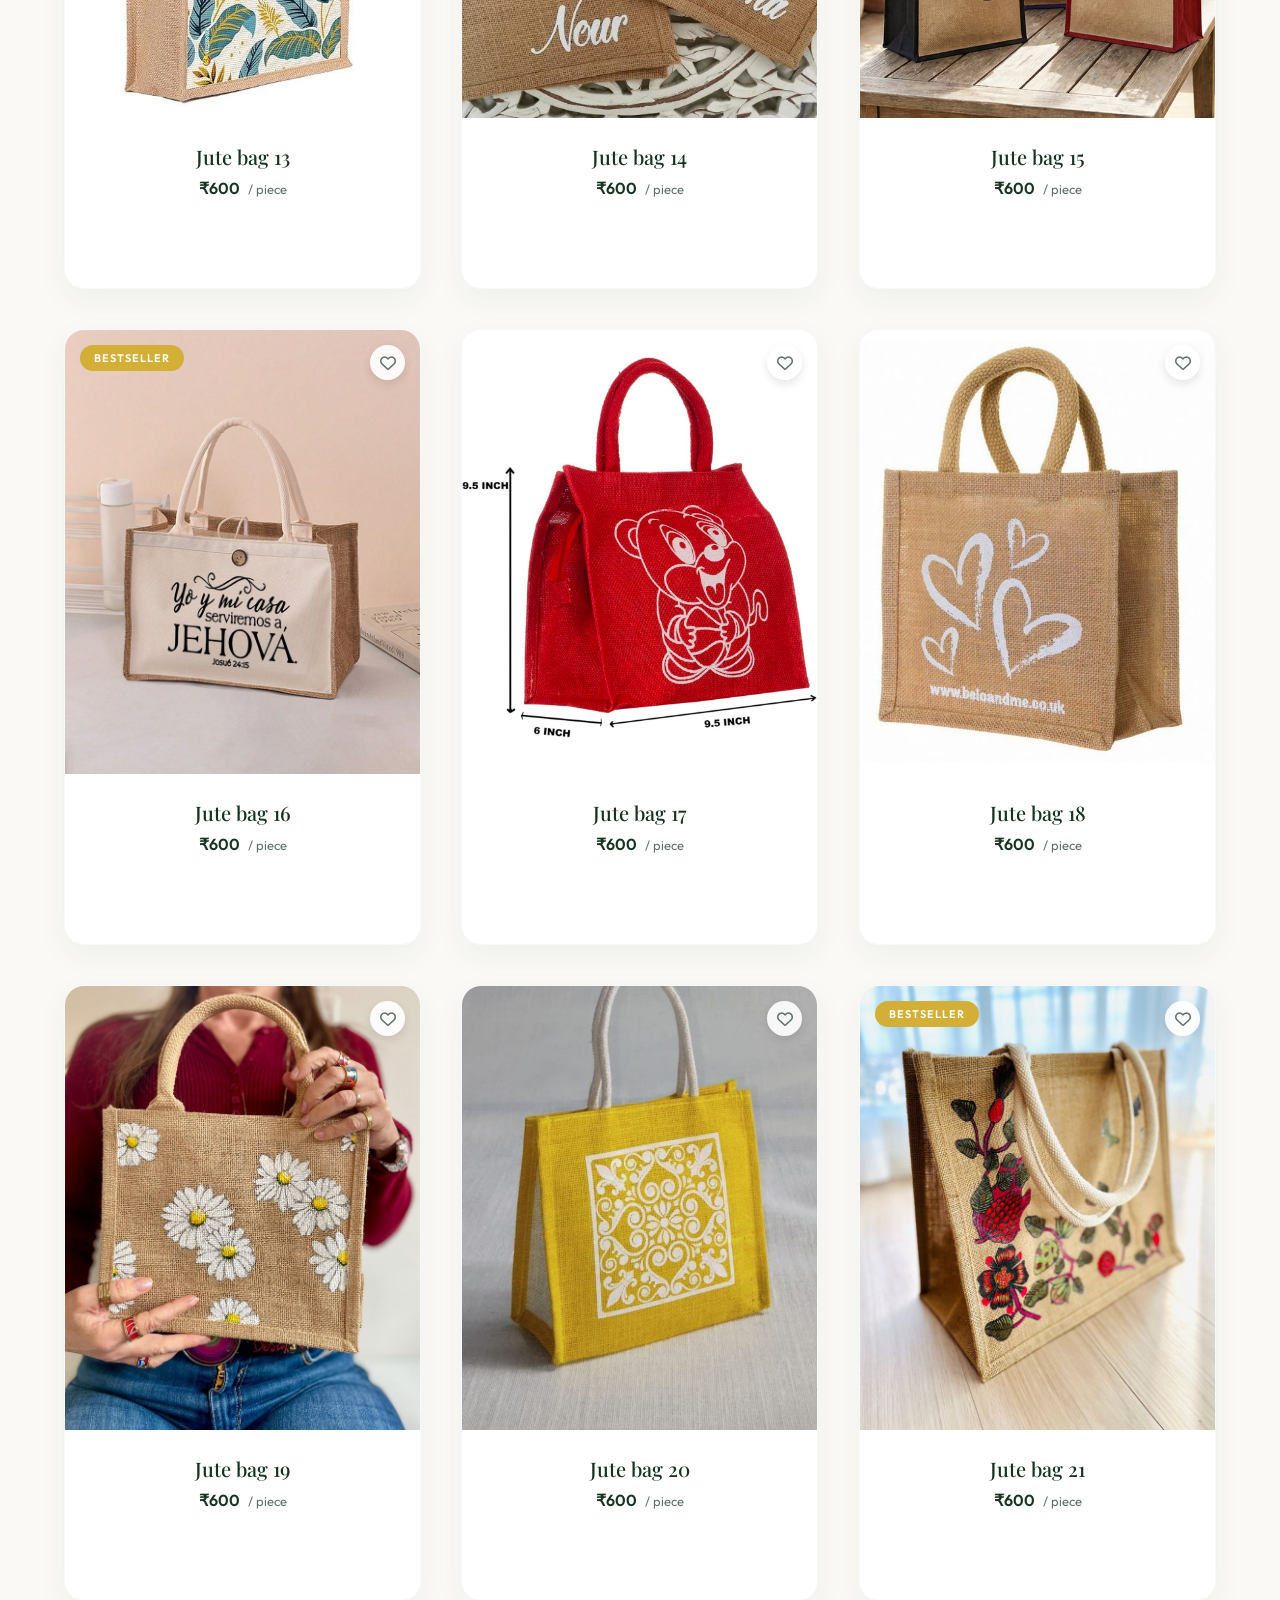
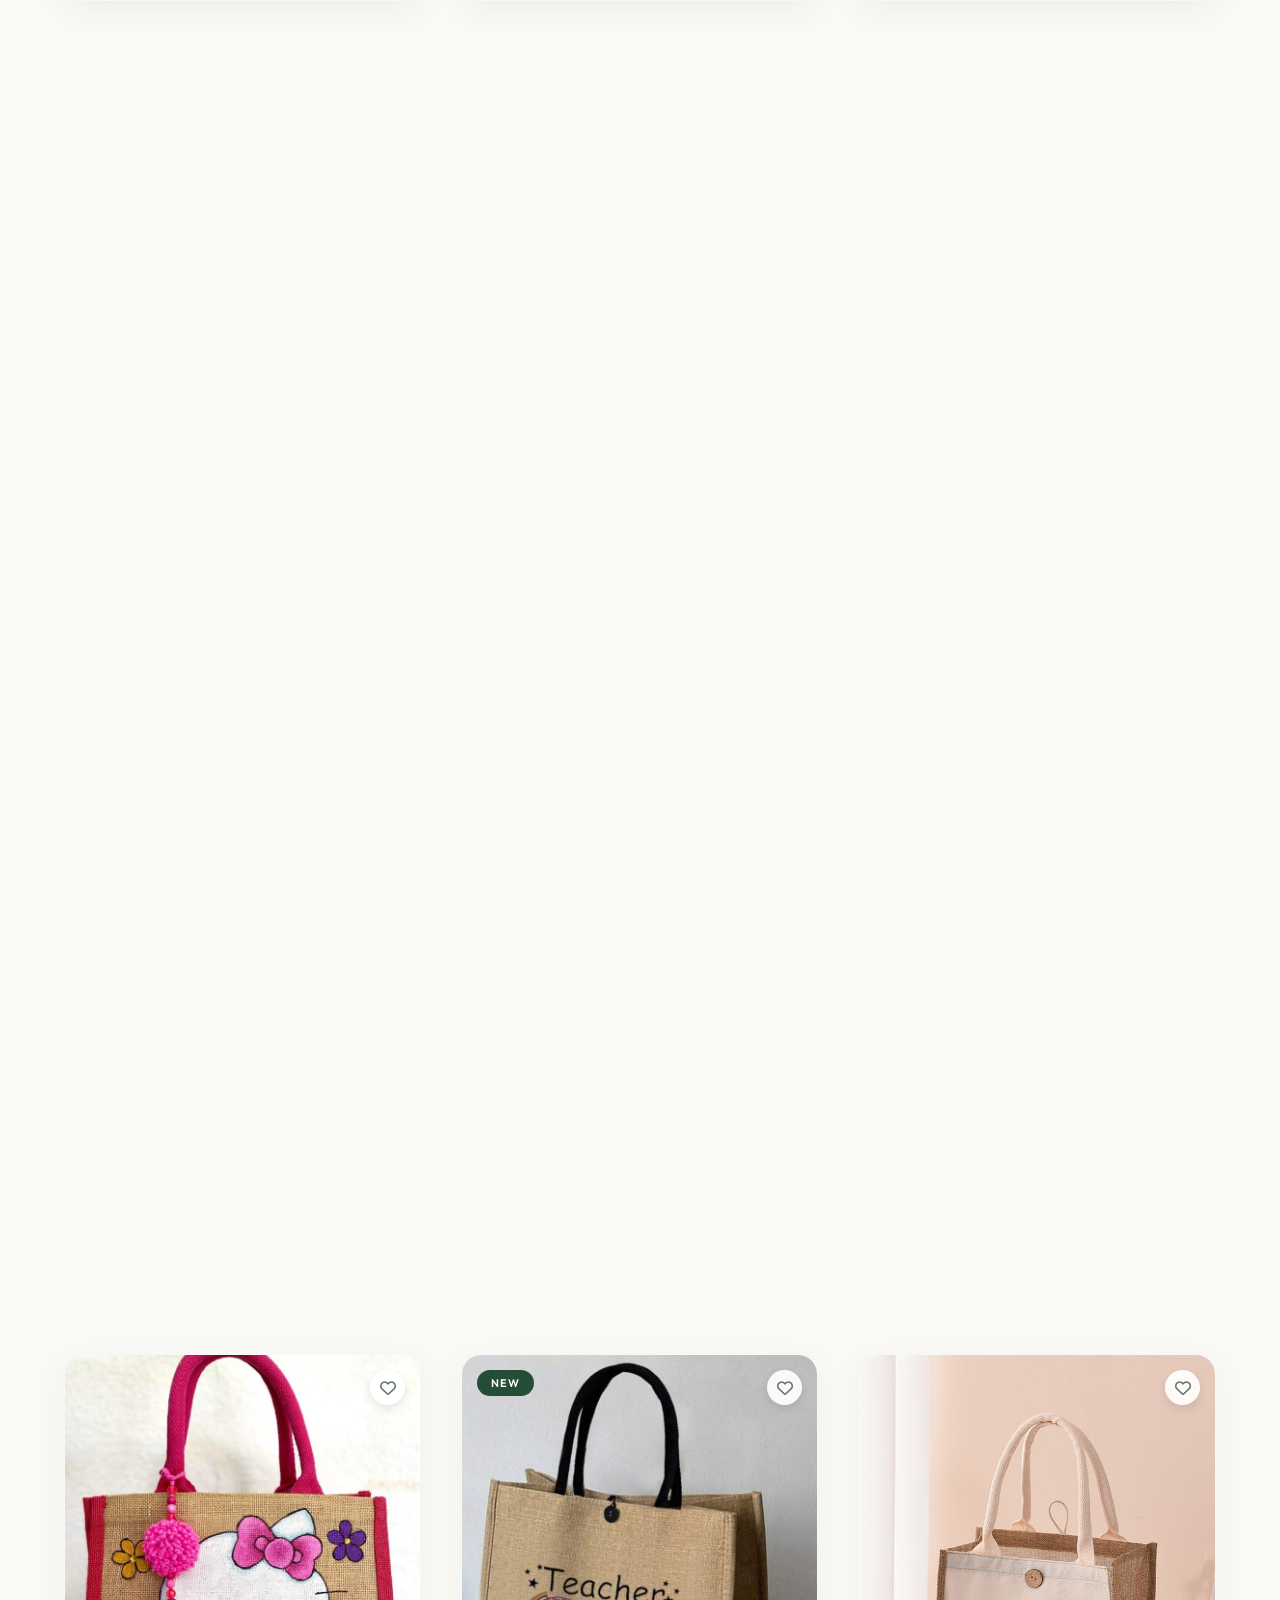
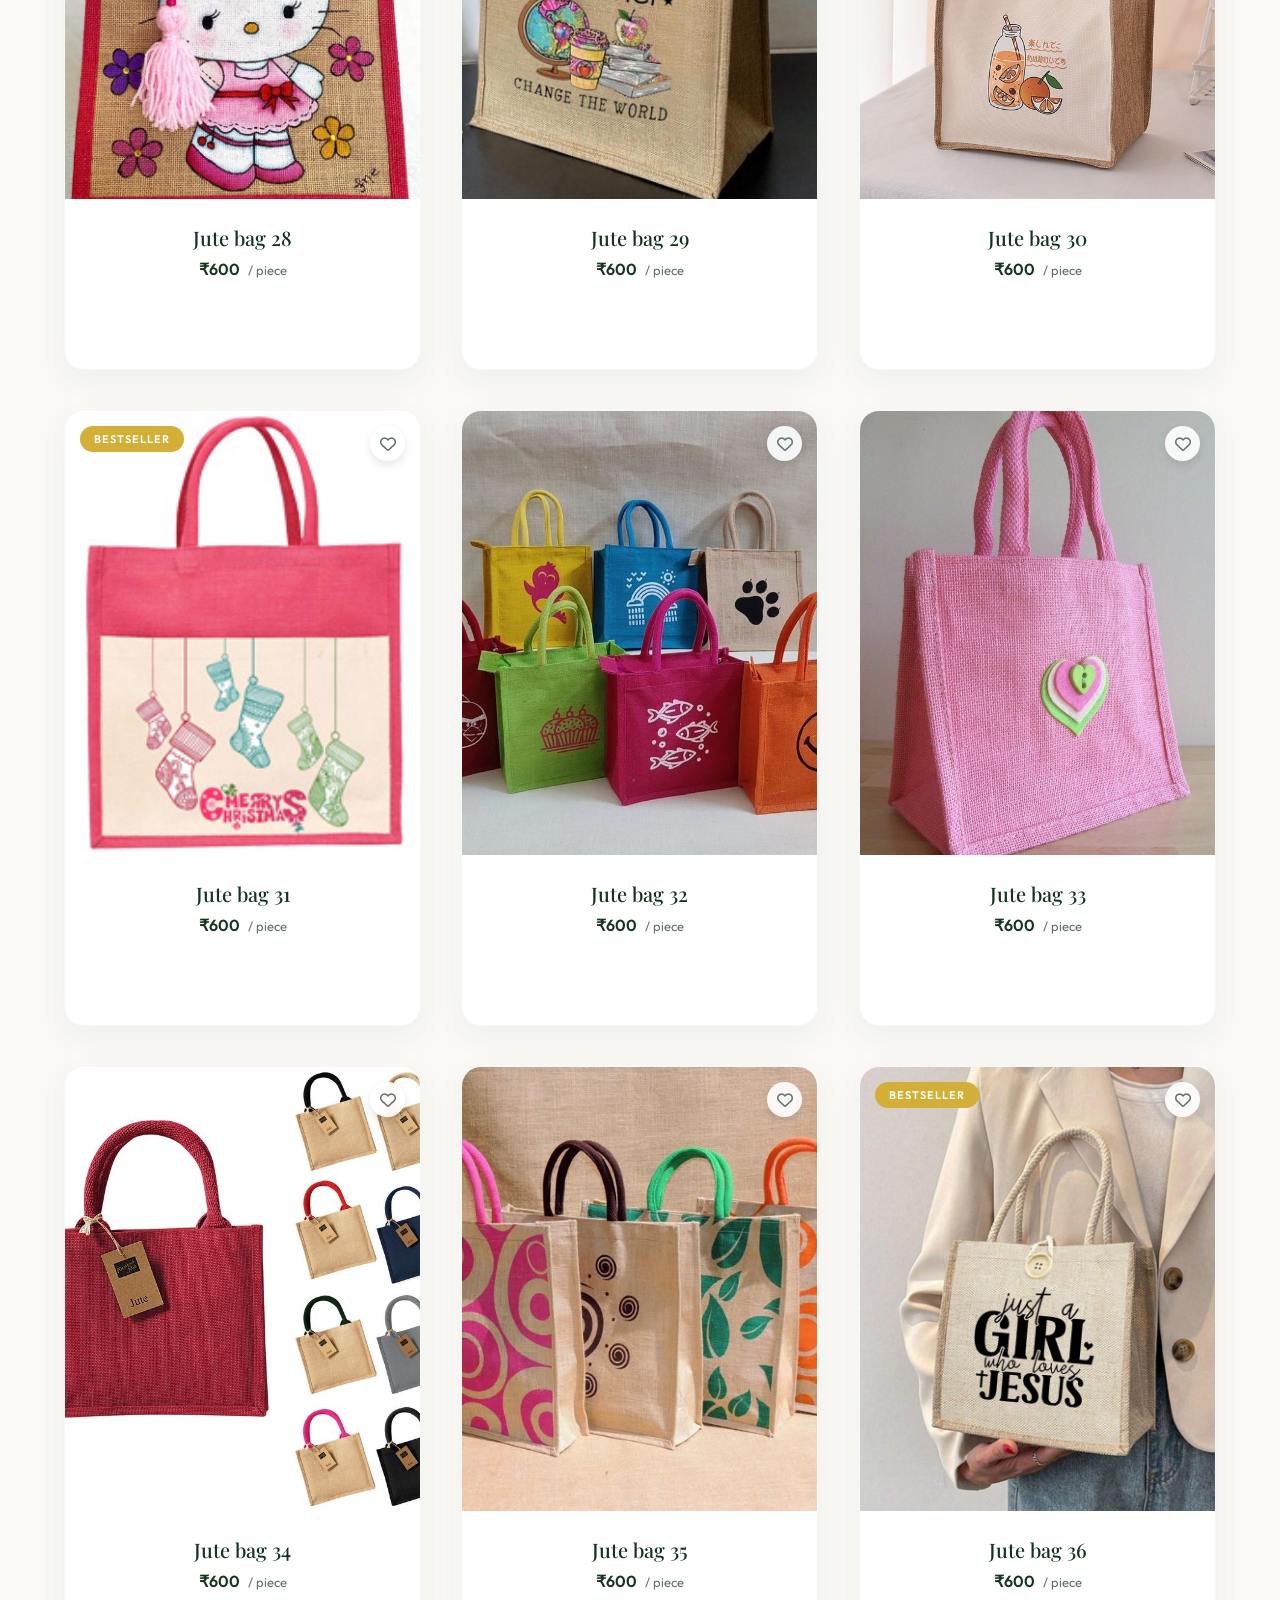
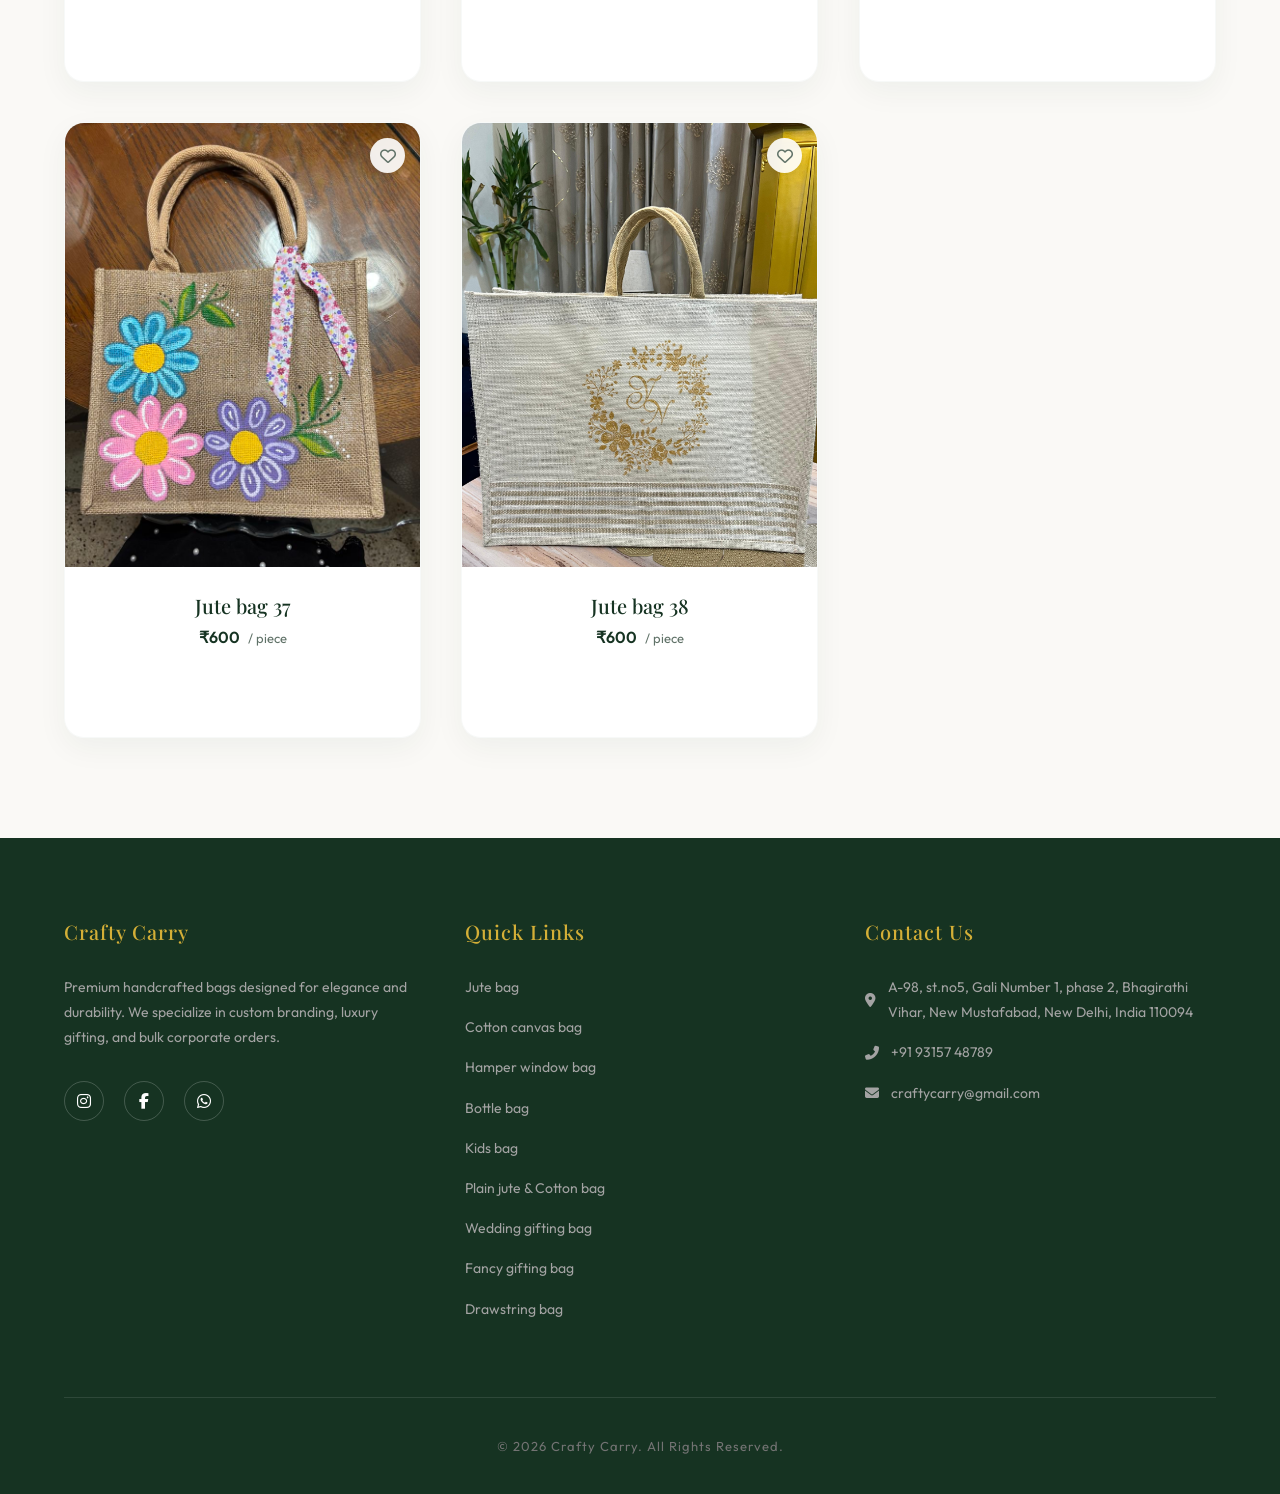
==== commit 704baa3b: "done" ====
--- a/Suf/crafty/pages/allproducts.html
+++ b/Suf/crafty/pages/allproducts.html
@@ -101,6 +101,7 @@
   </a>
   <a href="../index.html" class="back">
     <i class="fas fa-arrow-left"></i> Back to Store</a>
+    <a href="tel:+919315748789" class="call-us-mobile" style="margin-left:auto;">Call Us</a>
     <a class="wishlist-icon-btn" onclick="toggleWishlistDrawer()" style="margin-left:20px; font-size:24px;">
       <i class="far fa-heart"></i>
       <div class="wishlist-badge" id="wishlist-badge" style="top:-2px;right:-8px;">0</div>
@@ -1674,6 +1675,11 @@
   </div>
 </div>
 
+<!-- Floating WhatsApp Icon -->
+<a href="https://wa.me/919315748789" class="floating-whatsapp" target="_blank" aria-label="Chat on WhatsApp">
+  <i class="fab fa-whatsapp"></i>
+</a>
+
 <script src="../wishlist.js?v=6"></script>
 </body>
 </html>
--- a/Suf/crafty/style.css
+++ b/Suf/crafty/style.css
@@ -152,8 +152,9 @@
   margin-top: 80px;
   position: relative;
   display: flex;
-  align-items: center;
-  justify-content: flex-start;
+  align-items: flex-end;
+  justify-content: center;
+  padding-bottom: 4vh;
   overflow: hidden;
   background: #000;
 }
@@ -176,12 +177,13 @@
 }
 
 .overlay {
-  text-align: left;
+  text-align: center;
   color: var(--white);
   max-width: 800px;
   padding: 0 5%;
   z-index: 2;
   animation: slideUp 1s ease-out 1.5s both;
+  pointer-events: none;
 }
 
 .overlay h2 {
@@ -227,6 +229,7 @@
   transition: var(--transition);
   text-decoration: none;
   display: inline-block;
+  pointer-events: auto;
 }
 
 .overlay .btn-shop:hover {
@@ -894,8 +897,32 @@
   }
   
   .hero { 
-    height: 60vh; 
+    height: auto; 
     margin-top: 70px;
+    padding-bottom: 0;
+  }
+  .hero video, .hero img {
+    position: relative;
+    width: 100%;
+    height: auto;
+    object-fit: contain;
+  }
+  .overlay {
+    position: absolute;
+    top: 0;
+    left: 0;
+    right: 0;
+    bottom: 0;
+    display: flex;
+    justify-content: center;
+    align-items: flex-end;
+    width: 100%;
+    height: 100%;
+    padding: 0 5% 15px 5%;
+  }
+  .overlay .btn-shop {
+    padding: 10px 25px;
+    font-size: 12px;
   }
   .overlay h1 { font-size: 40px; }
   .overlay p { font-size: 16px; }
@@ -989,3 +1016,57 @@
 
 .footer-col.reveal:nth-child(2) { transition-delay: 0.1s; }
 .footer-col.reveal:nth-child(3) { transition-delay: 0.2s; }
+
+/* Floating WhatsApp Icon */
+.floating-whatsapp {
+  position: fixed;
+  bottom: 20px;
+  right: 20px;
+  background-color: #25D366;
+  color: #fff;
+  width: 55px;
+  height: 55px;
+  border-radius: 50%;
+  display: flex;
+  align-items: center;
+  justify-content: center;
+  font-size: 30px;
+  box-shadow: 0 4px 10px rgba(0, 0, 0, 0.3);
+  z-index: 1000;
+  text-decoration: none;
+  animation: glowing-whatsapp 2s infinite;
+  transition: transform 0.3s ease;
+}
+
+.floating-whatsapp:hover {
+  transform: scale(1.1);
+}
+
+@keyframes glowing-whatsapp {
+  0% { box-shadow: 0 0 5px #25D366; }
+  50% { box-shadow: 0 0 20px #25D366, 0 0 30px #25D366; }
+  100% { box-shadow: 0 0 5px #25D366; }
+}
+
+/* Call Us Mobile Header */
+.call-us-mobile {
+  display: none;
+  align-items: center;
+  gap: 5px;
+  text-decoration: none;
+  color: var(--primary-color);
+  font-weight: 600;
+  font-size: 13px;
+  background: var(--gray-light);
+  padding: 6px 14px;
+  border-radius: 20px;
+  transition: var(--transition);
+}
+
+@media (max-width: 768px) {
+  .call-us-mobile {
+    display: inline-flex;
+    white-space: nowrap;
+  }
+}
+
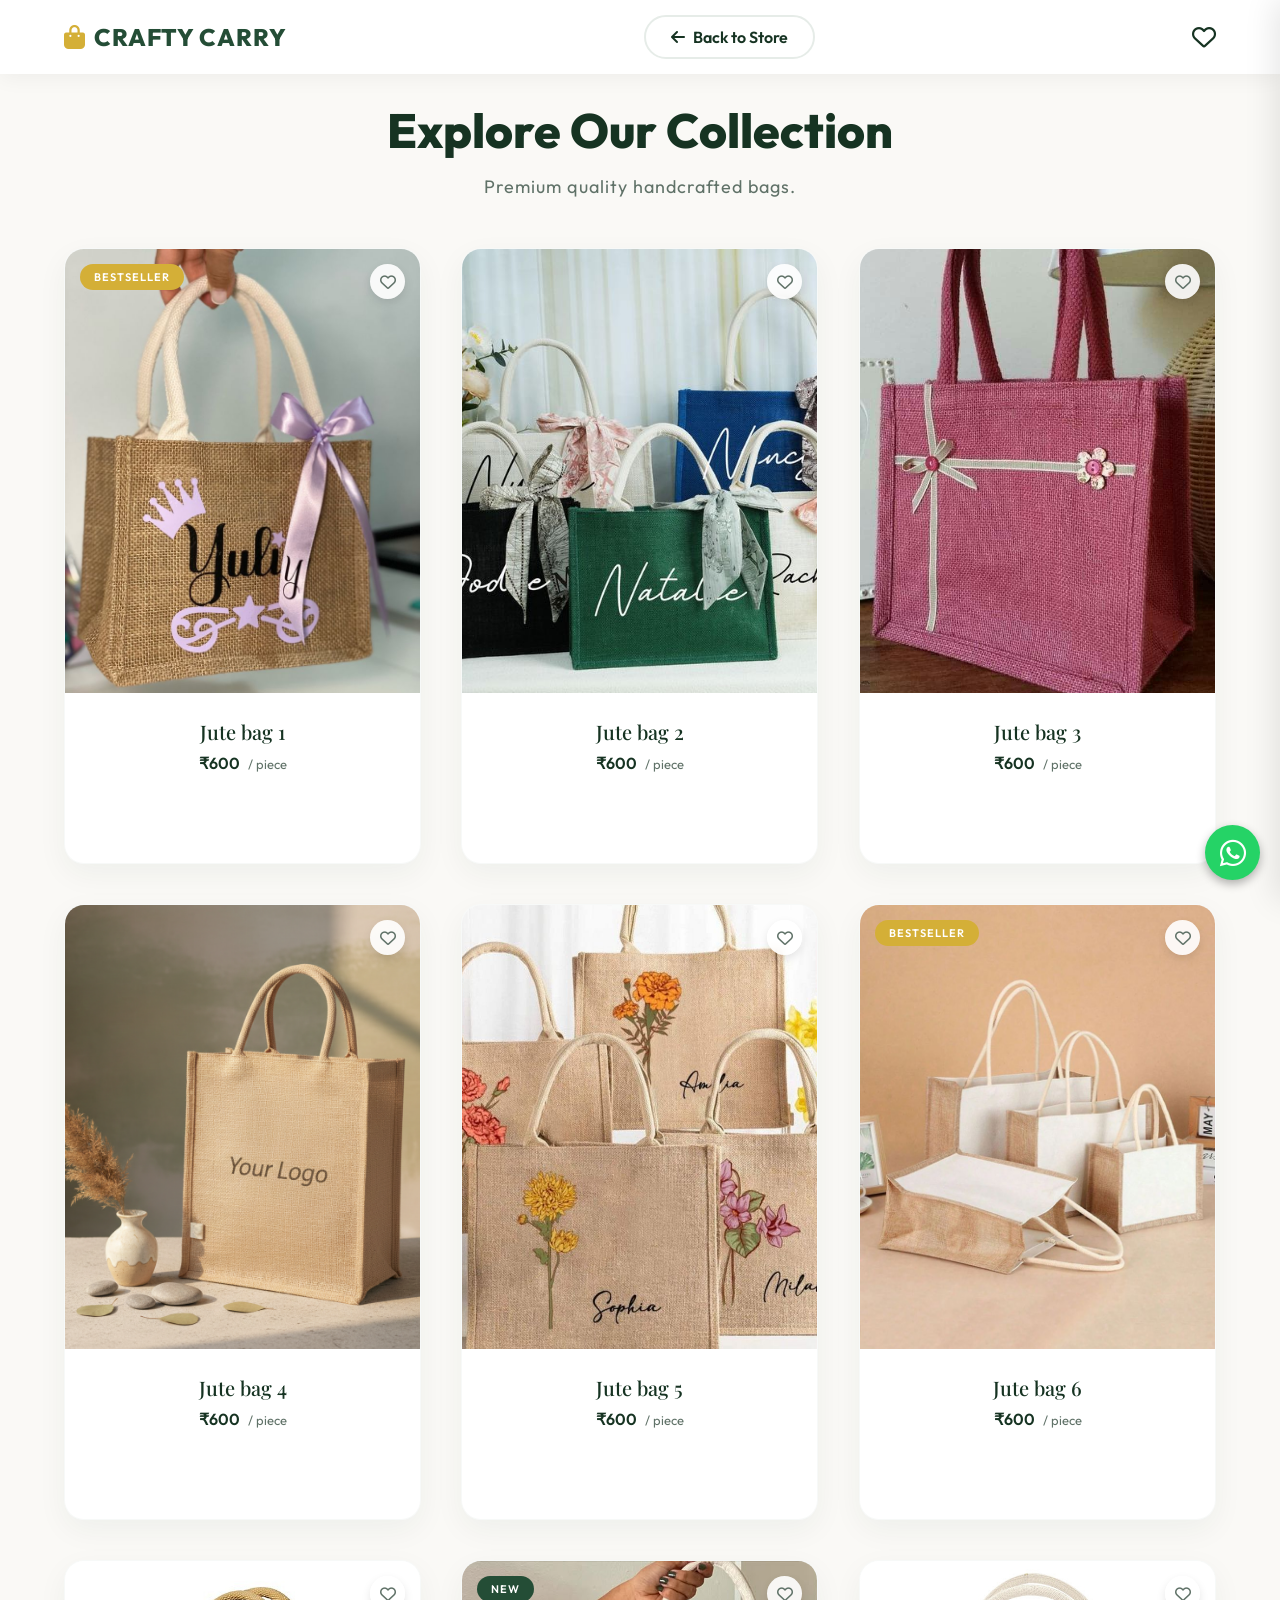
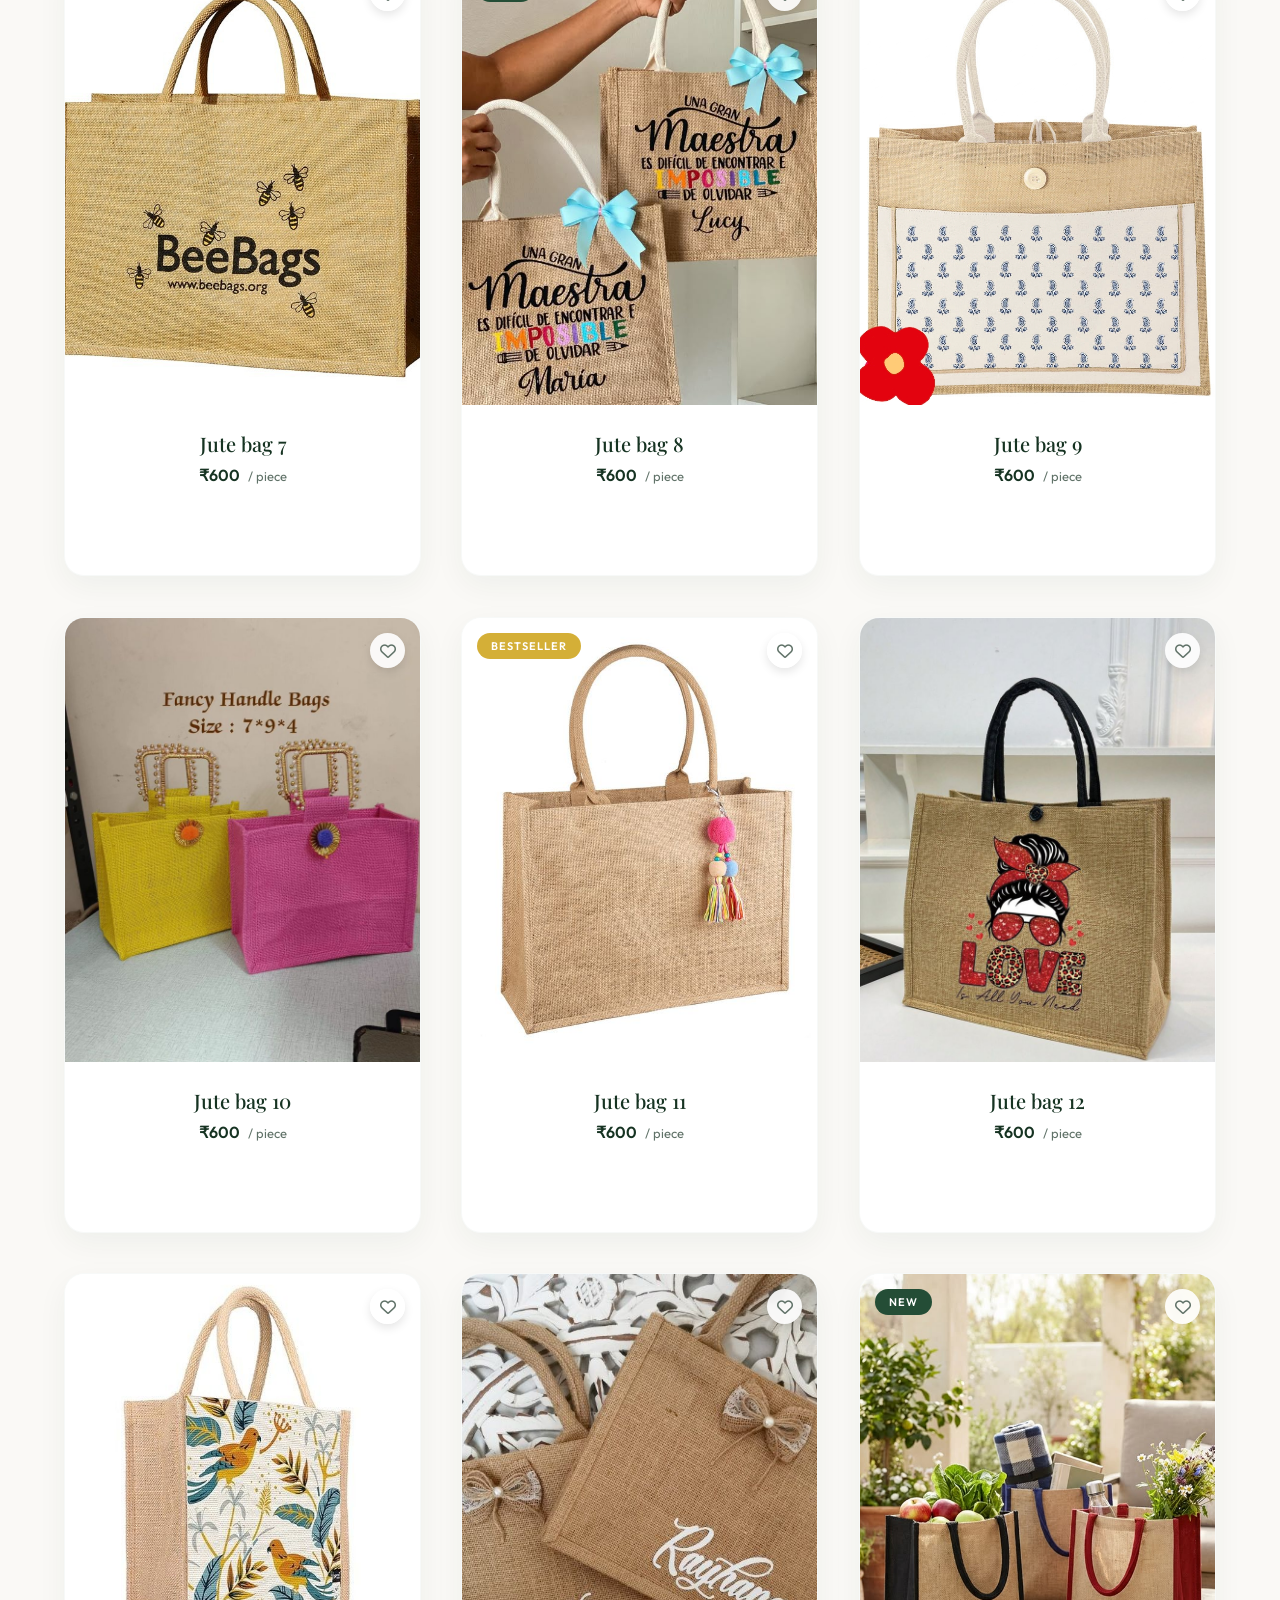
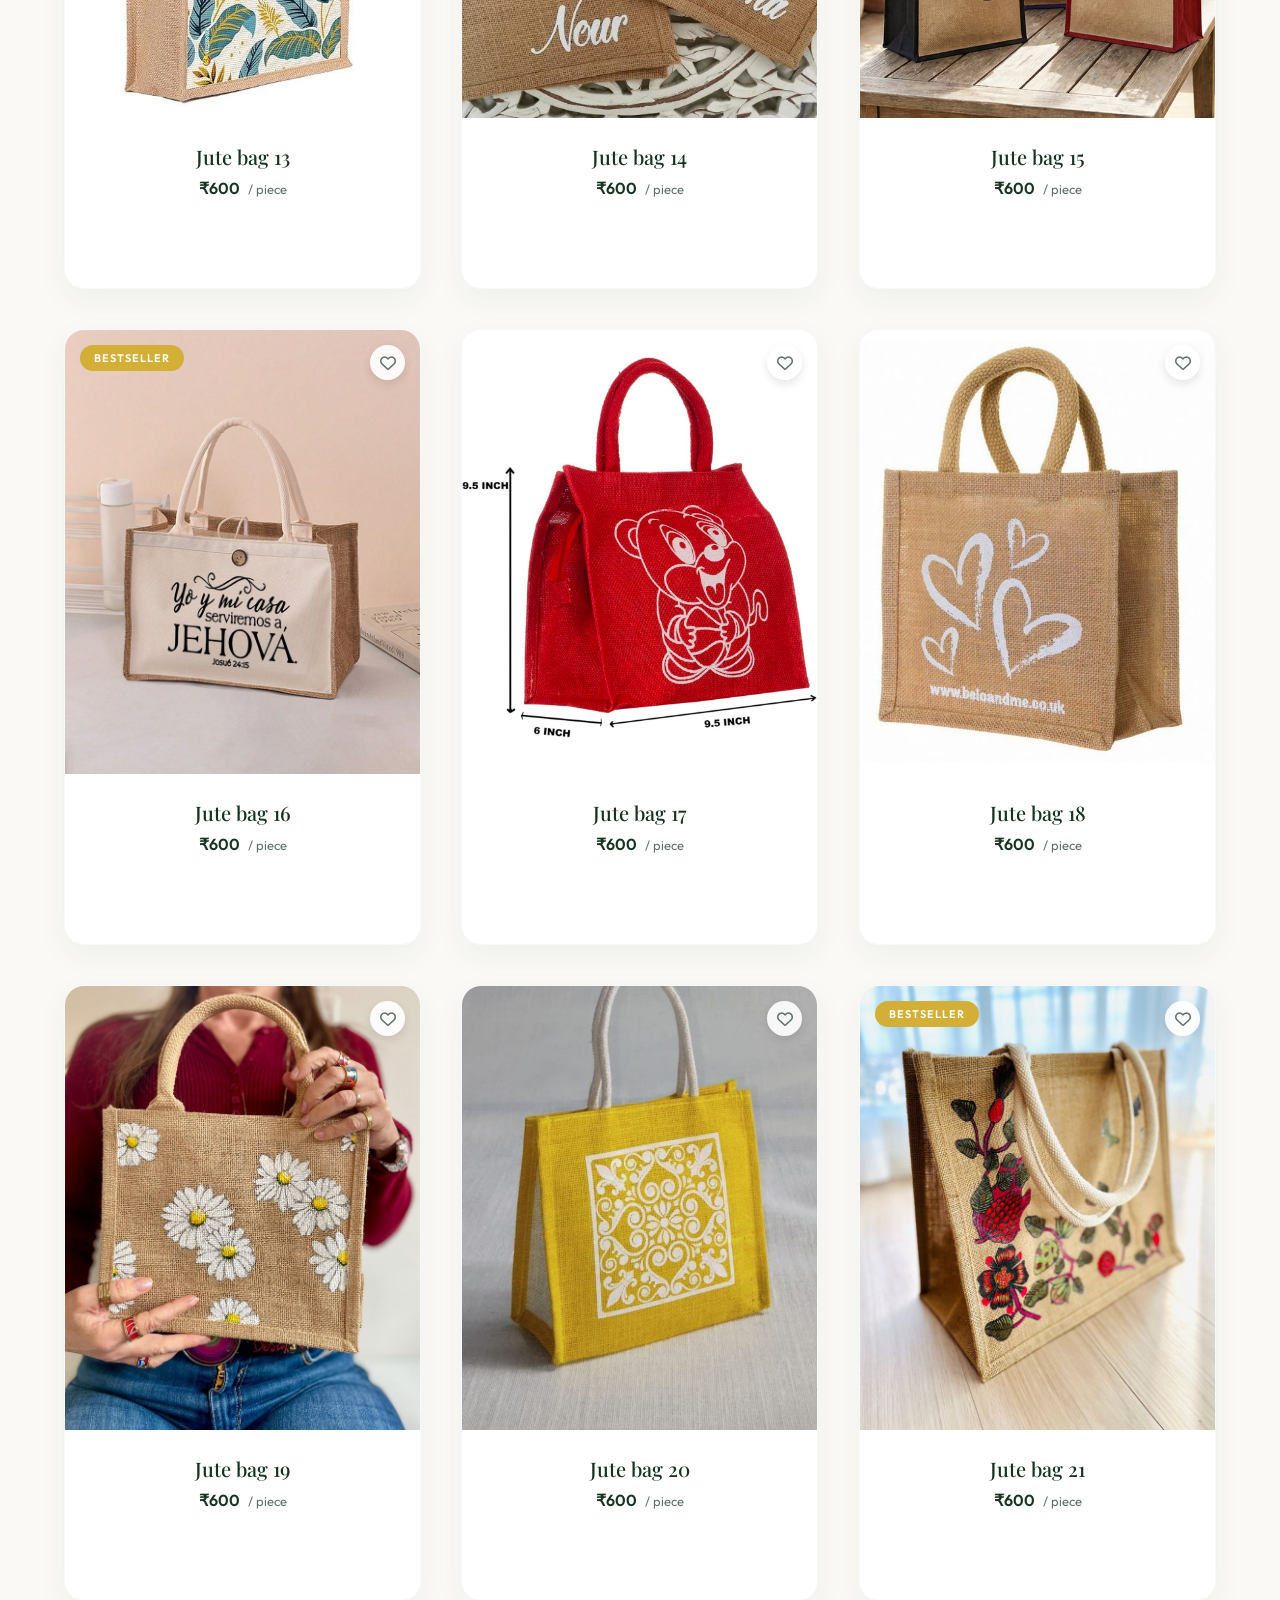
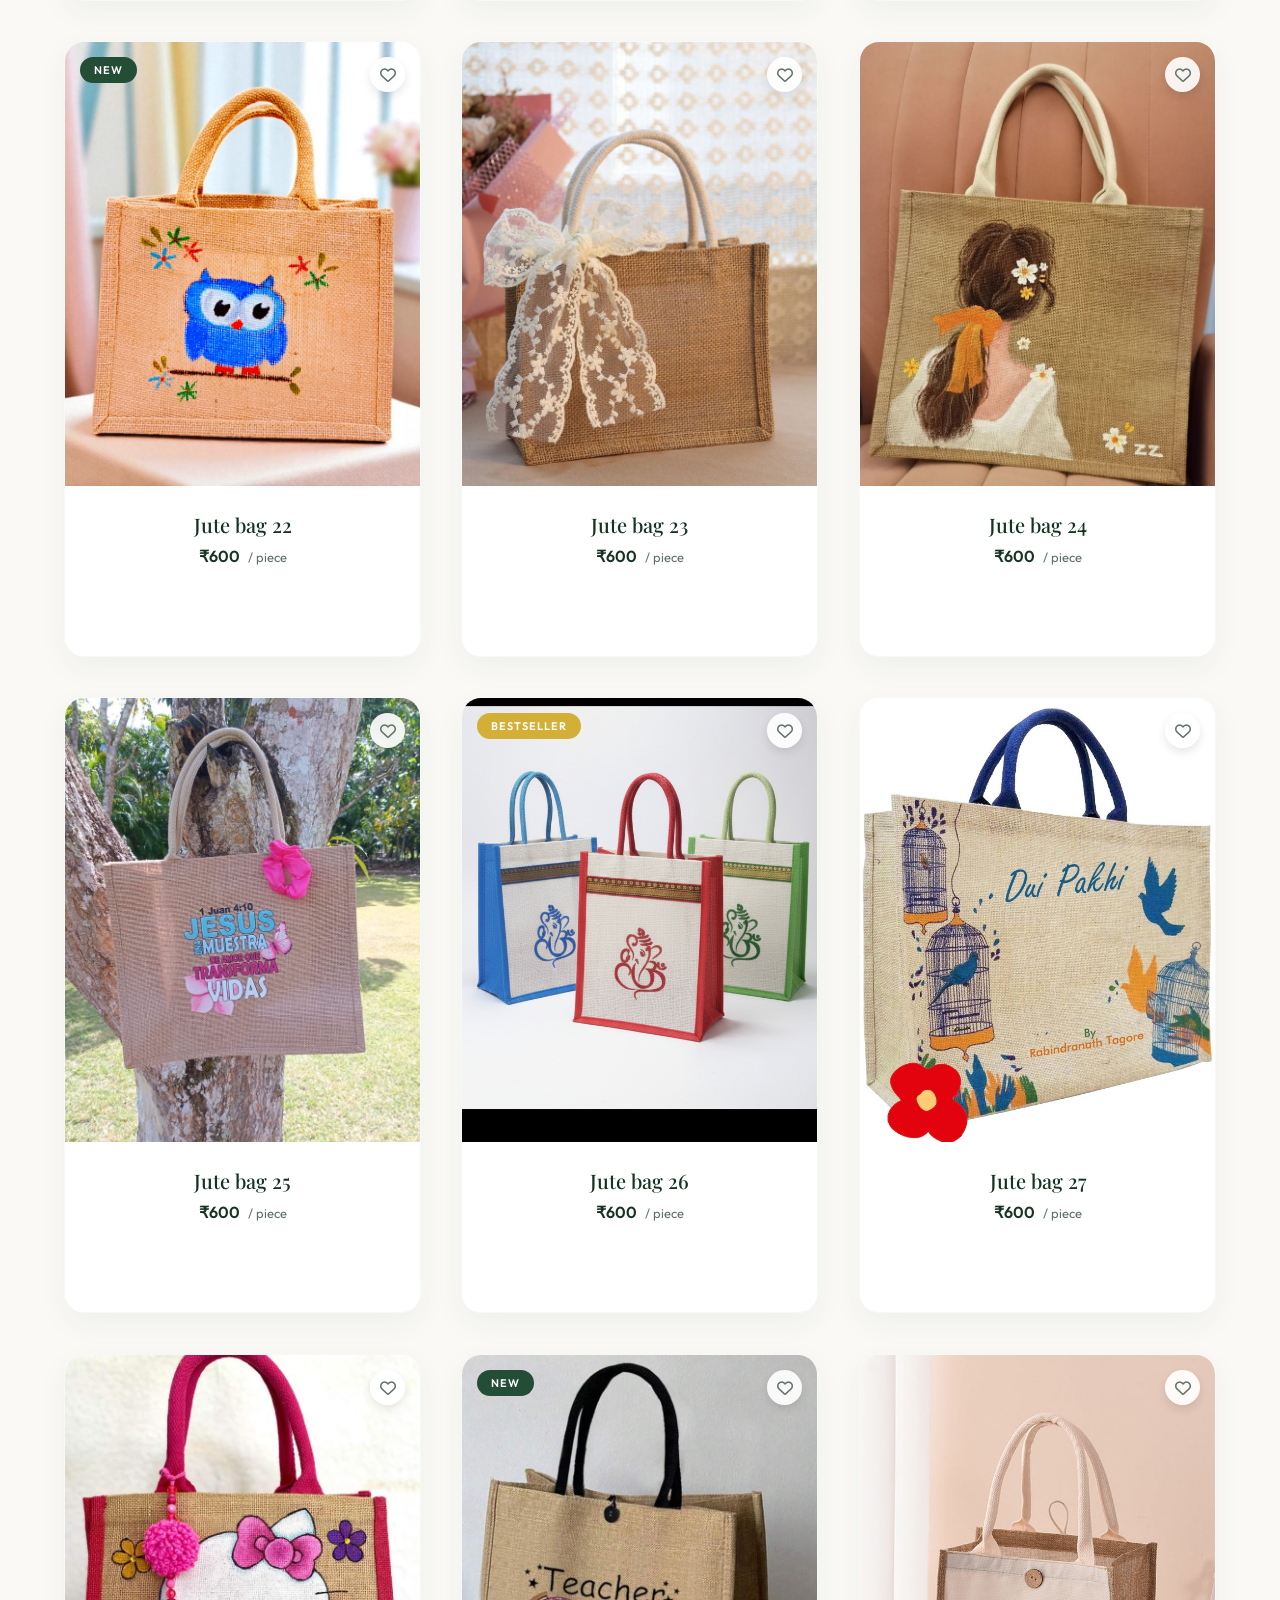
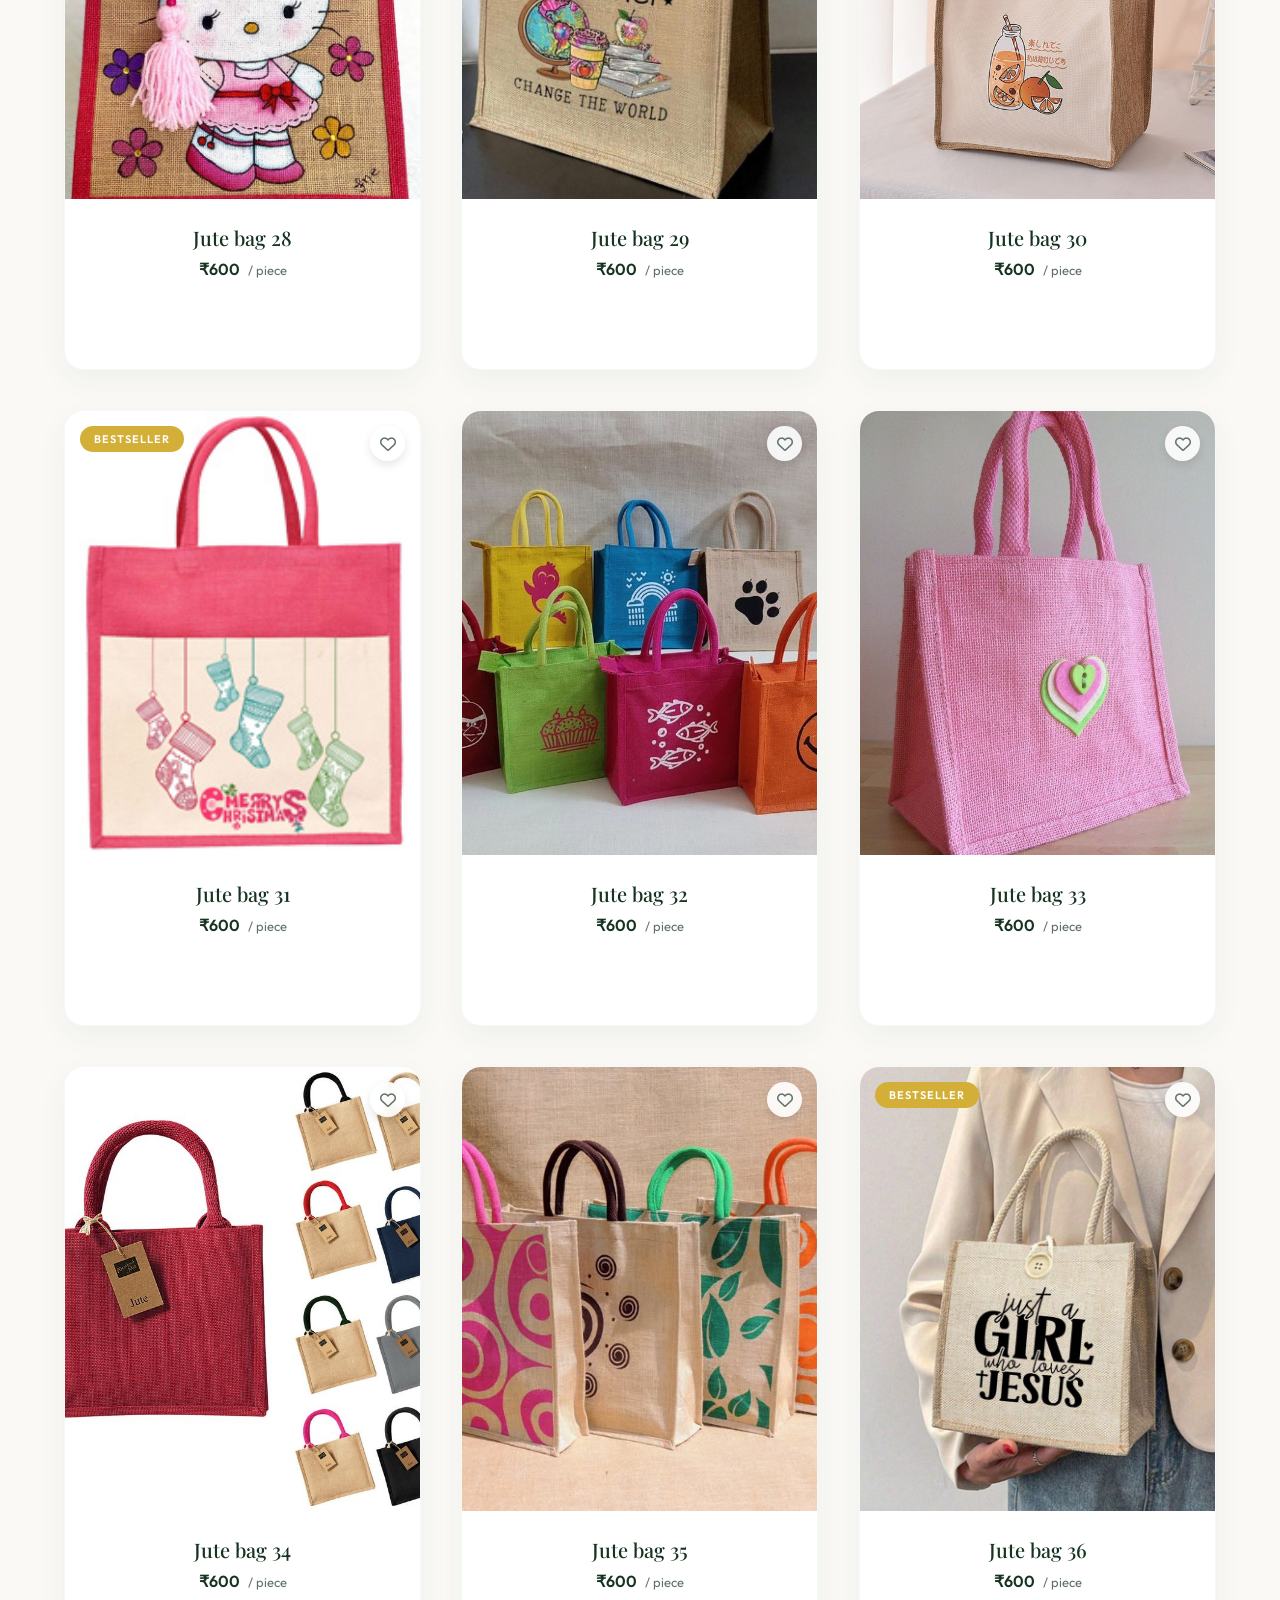
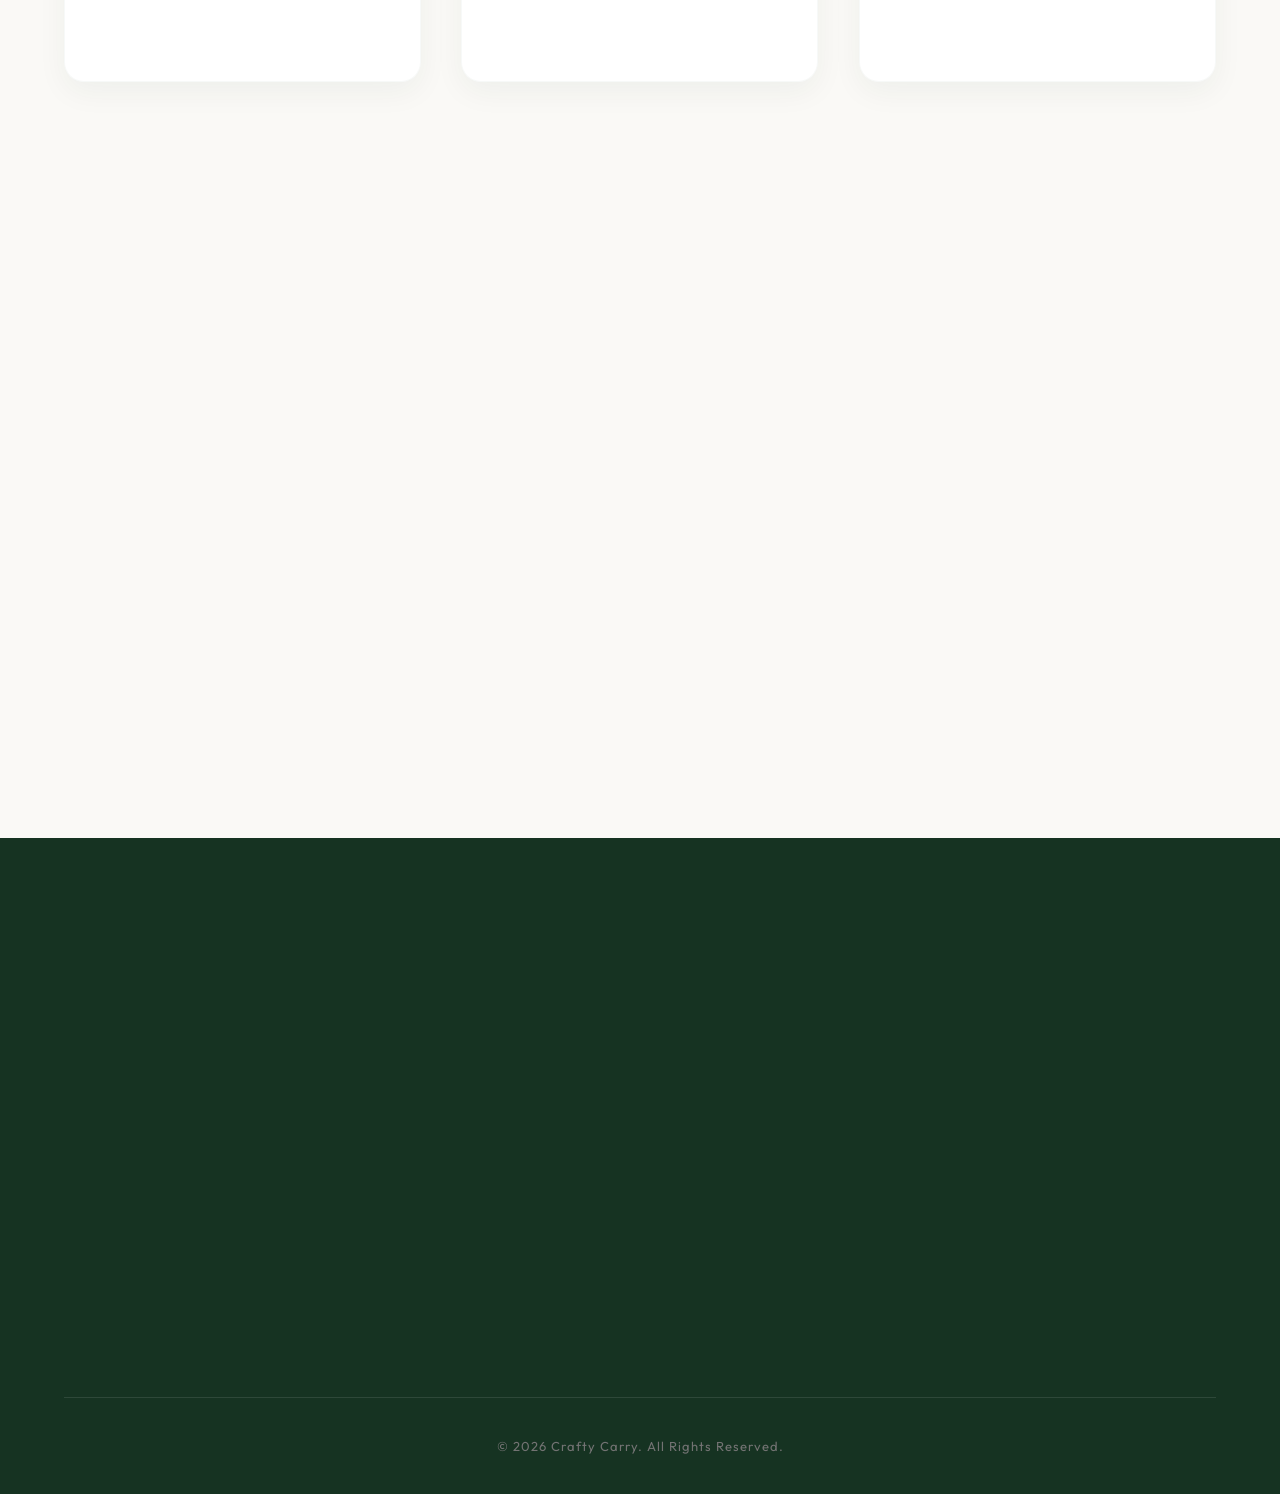
==== commit ee6962eb: "doneee" ====
--- a/Suf/crafty/pages/allproducts.html
+++ b/Suf/crafty/pages/allproducts.html
@@ -6,6 +6,7 @@
 <title>All Products - Crafty Carry</title>
 <link rel="stylesheet" href="https://cdnjs.cloudflare.com/ajax/libs/font-awesome/6.4.0/css/all.min.css">
 <link rel="stylesheet" href="../style.css?v=10">
+<link rel="icon" type="image/png" href="../logo/lo.png">
 <style>
 body {
   background: var(--bg-color);
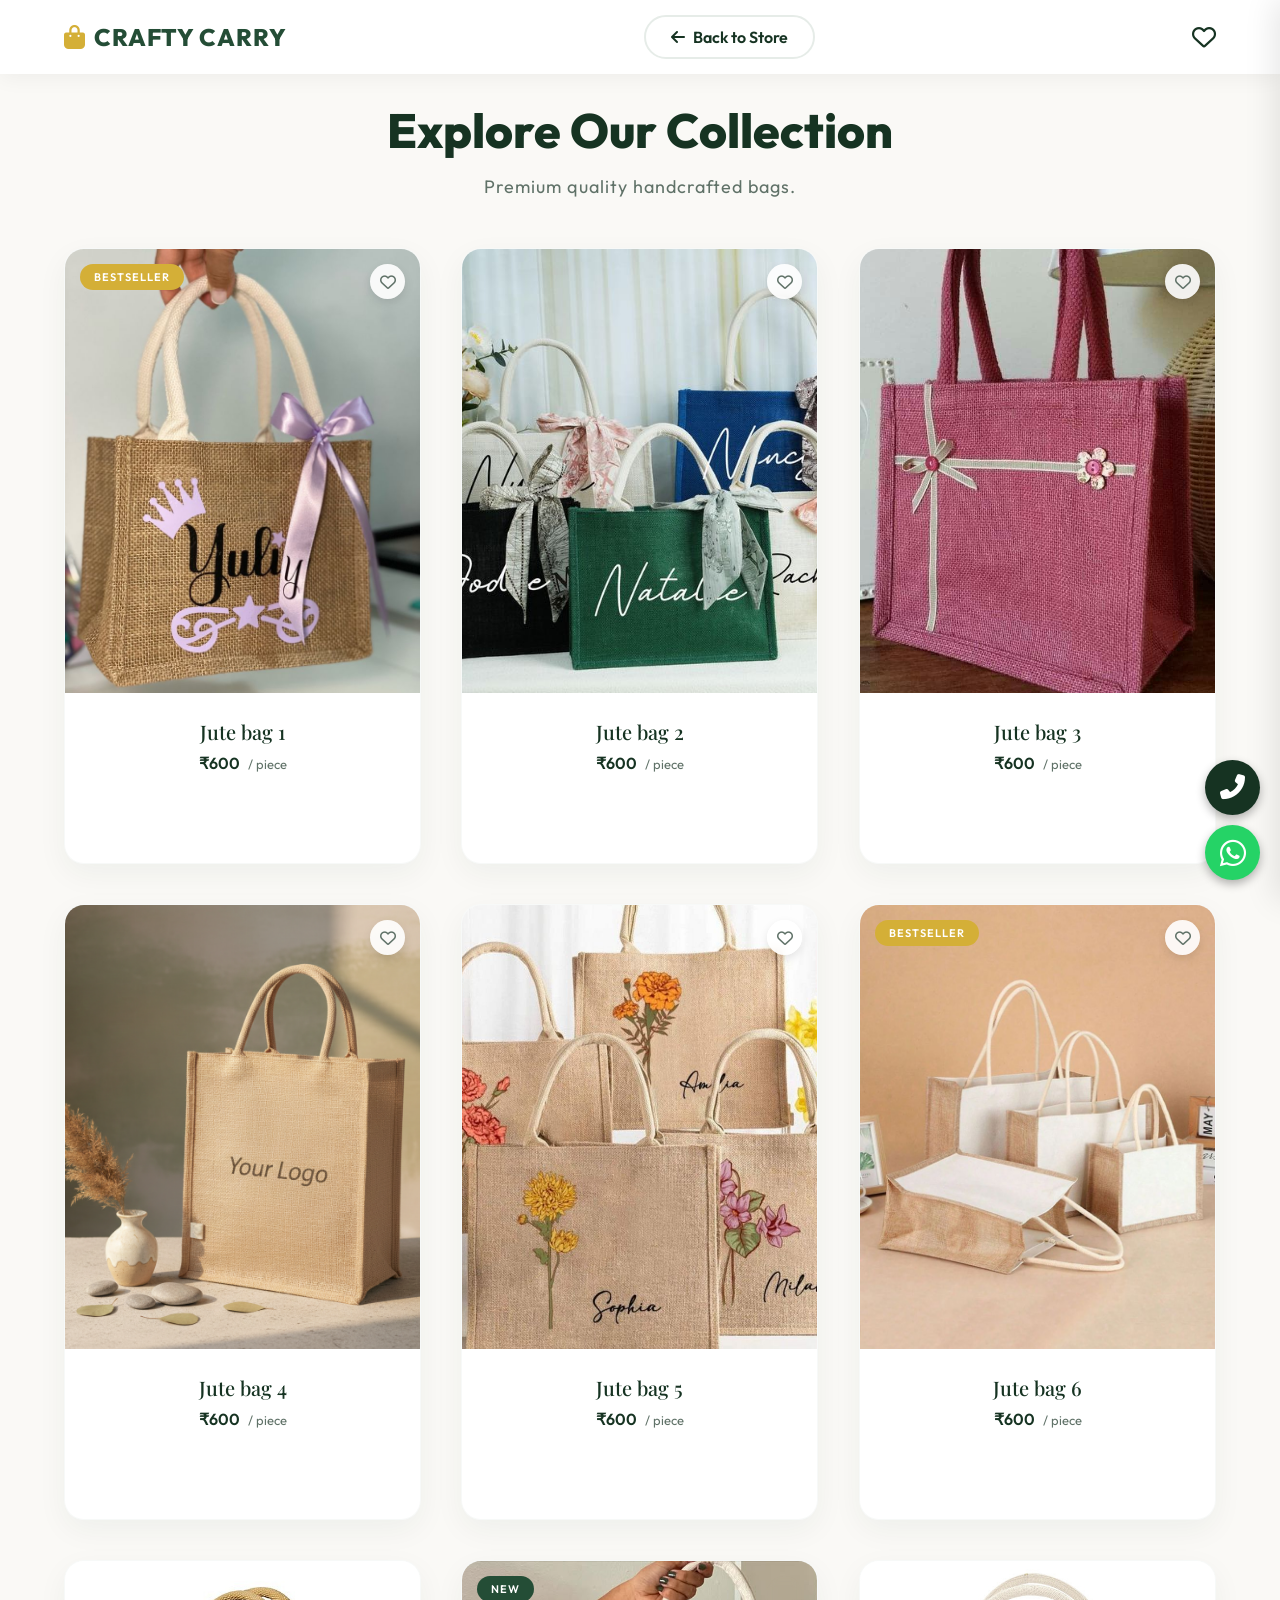
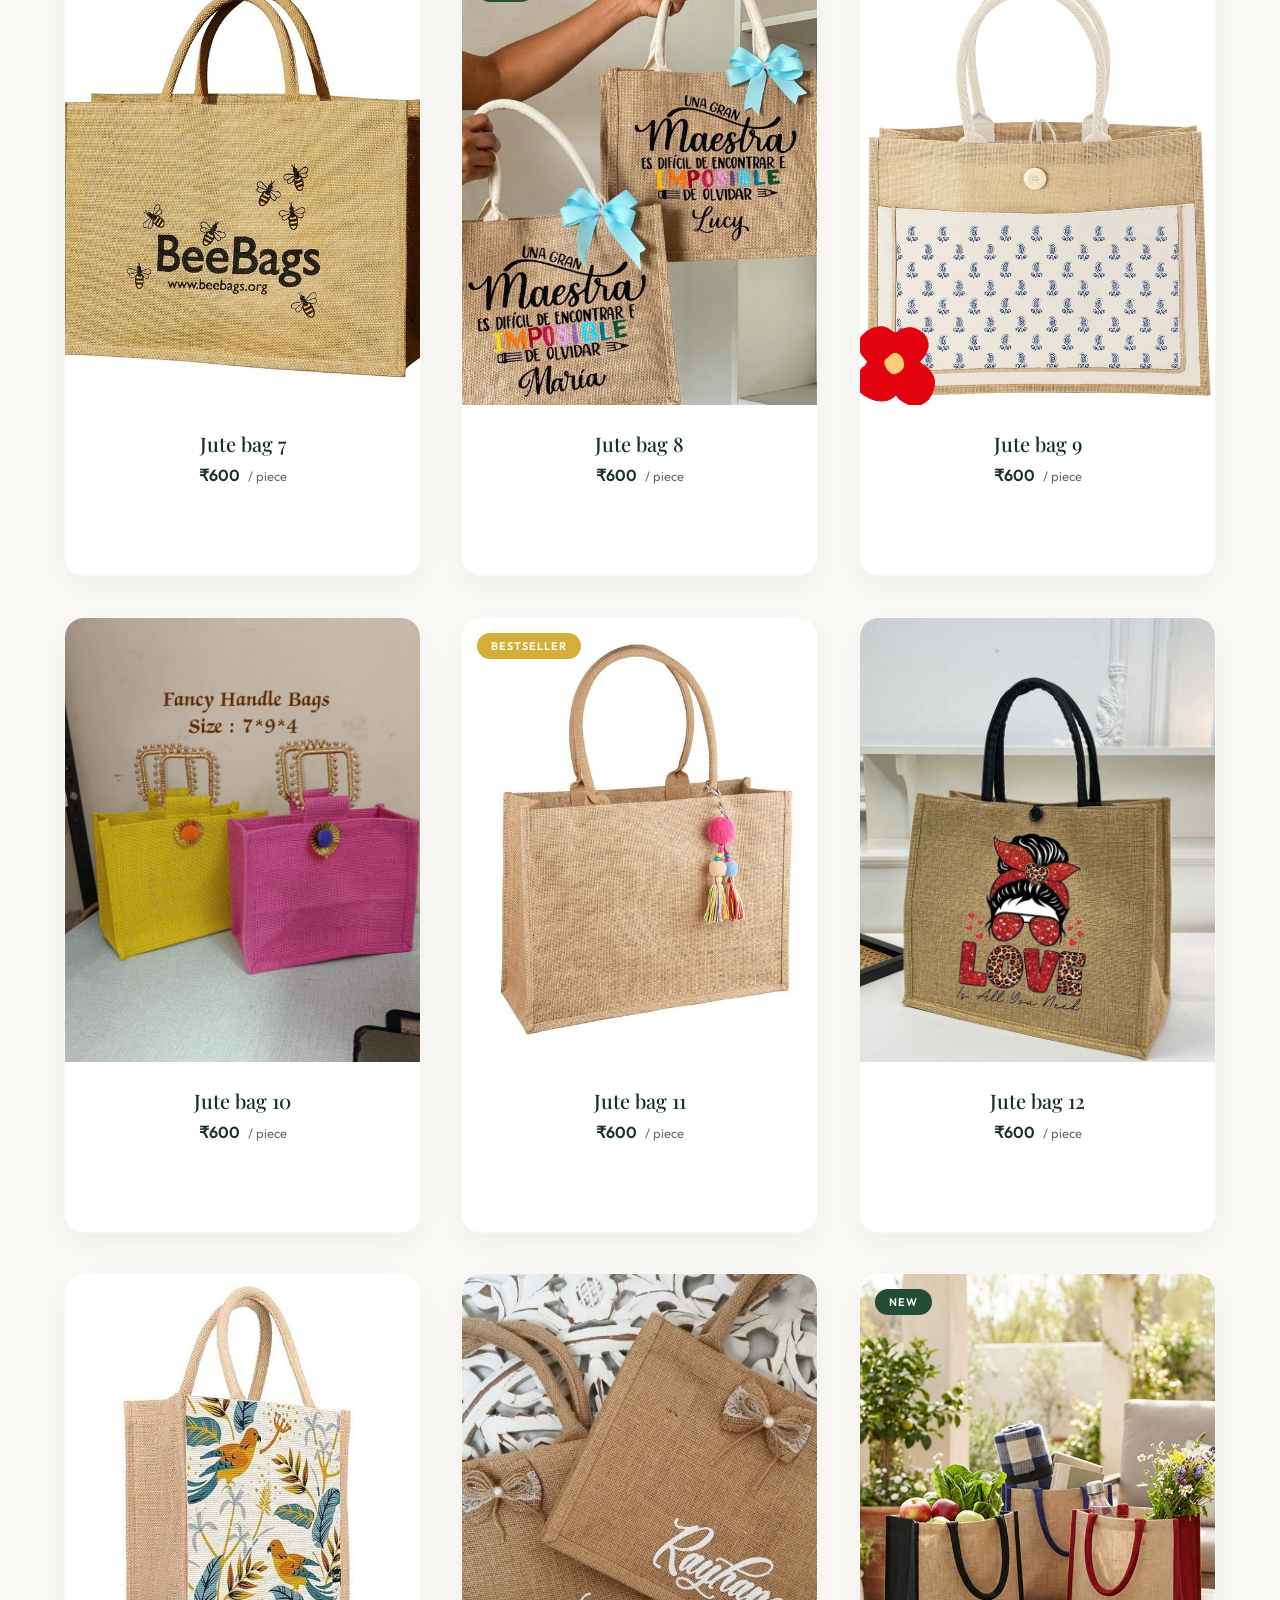
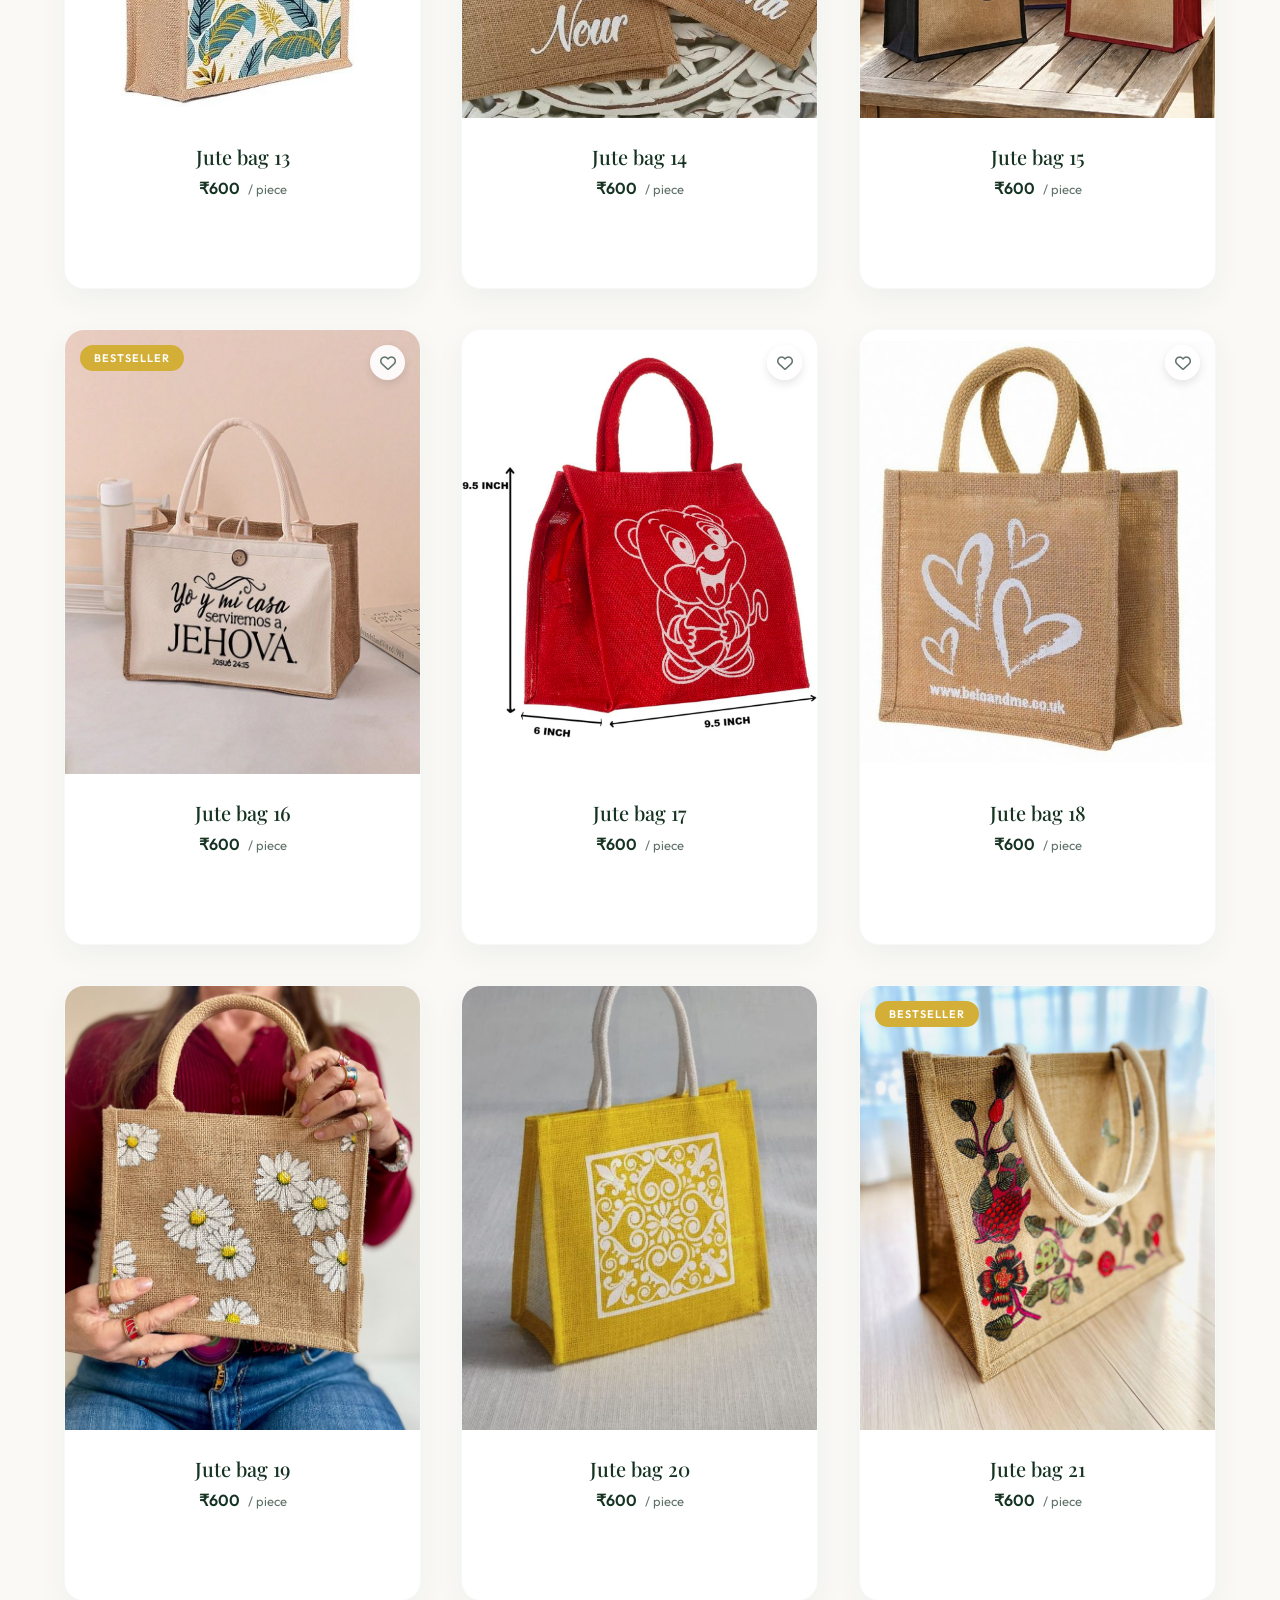
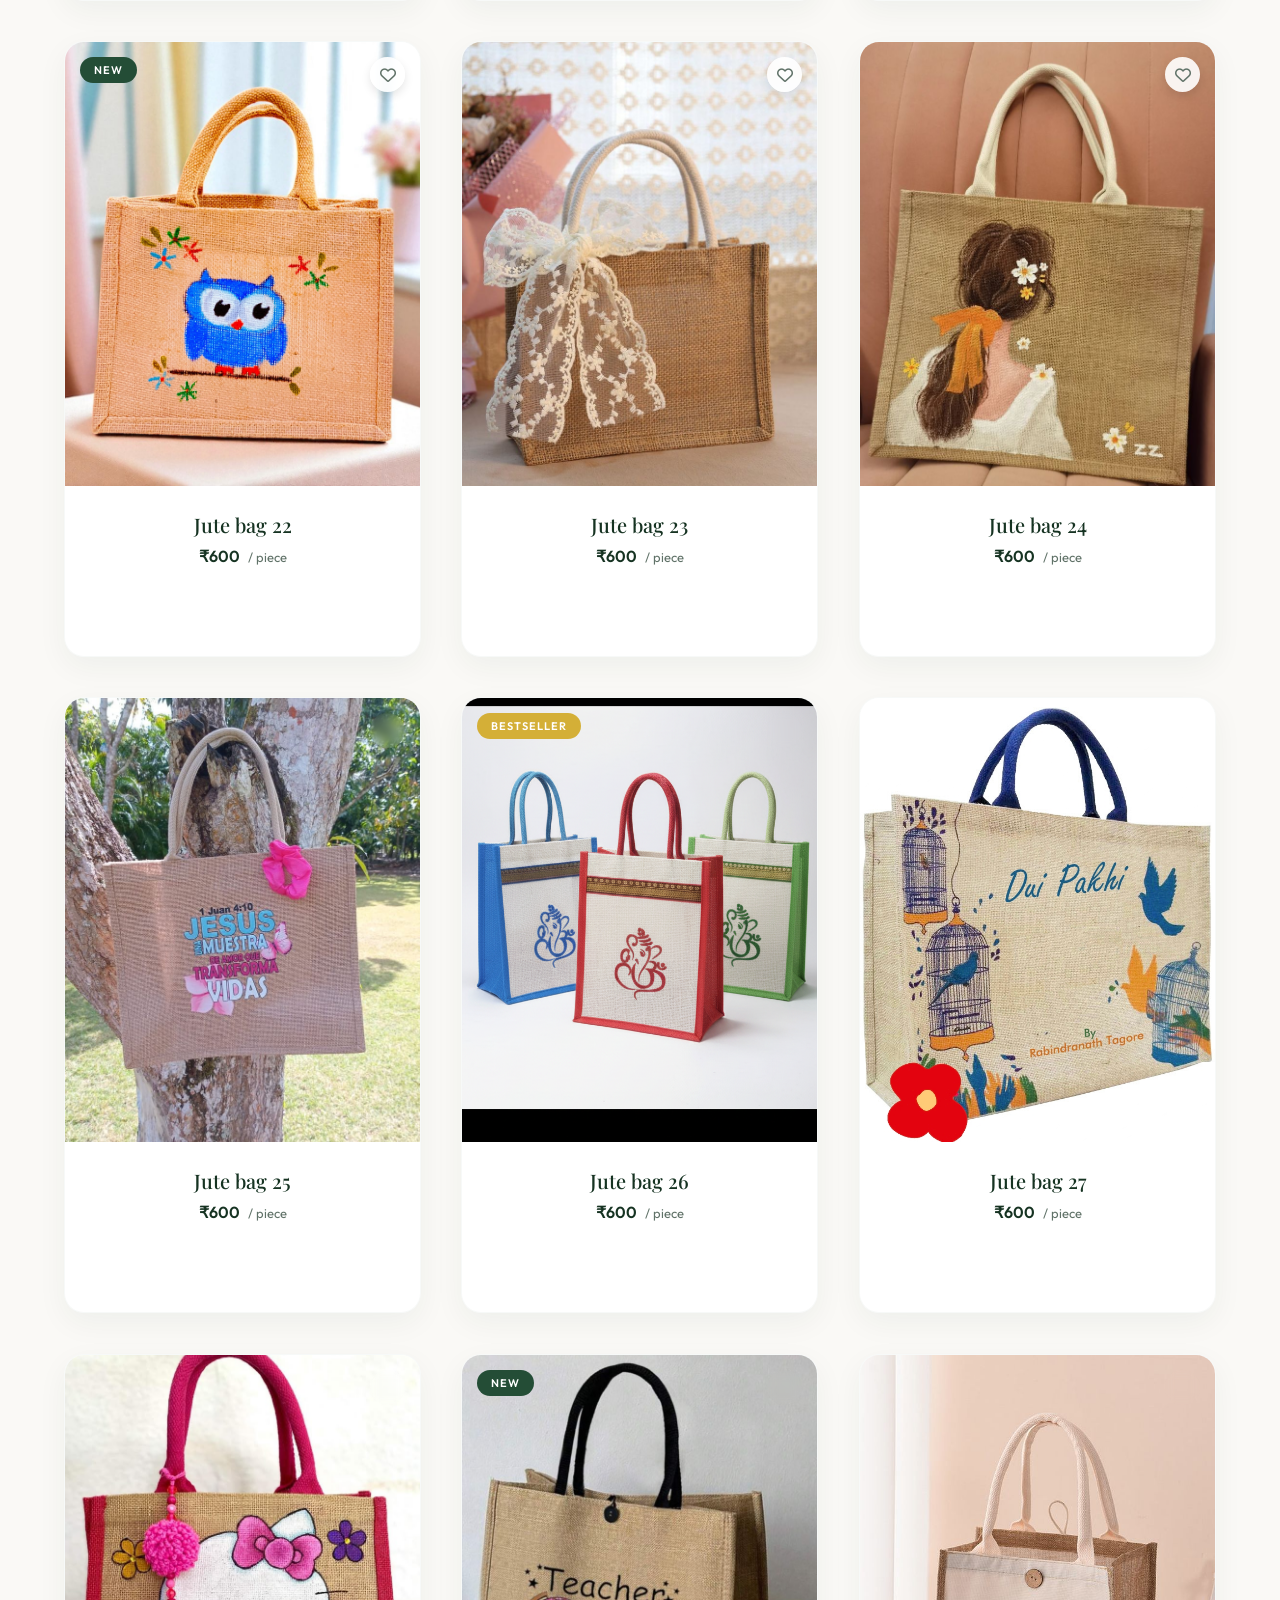
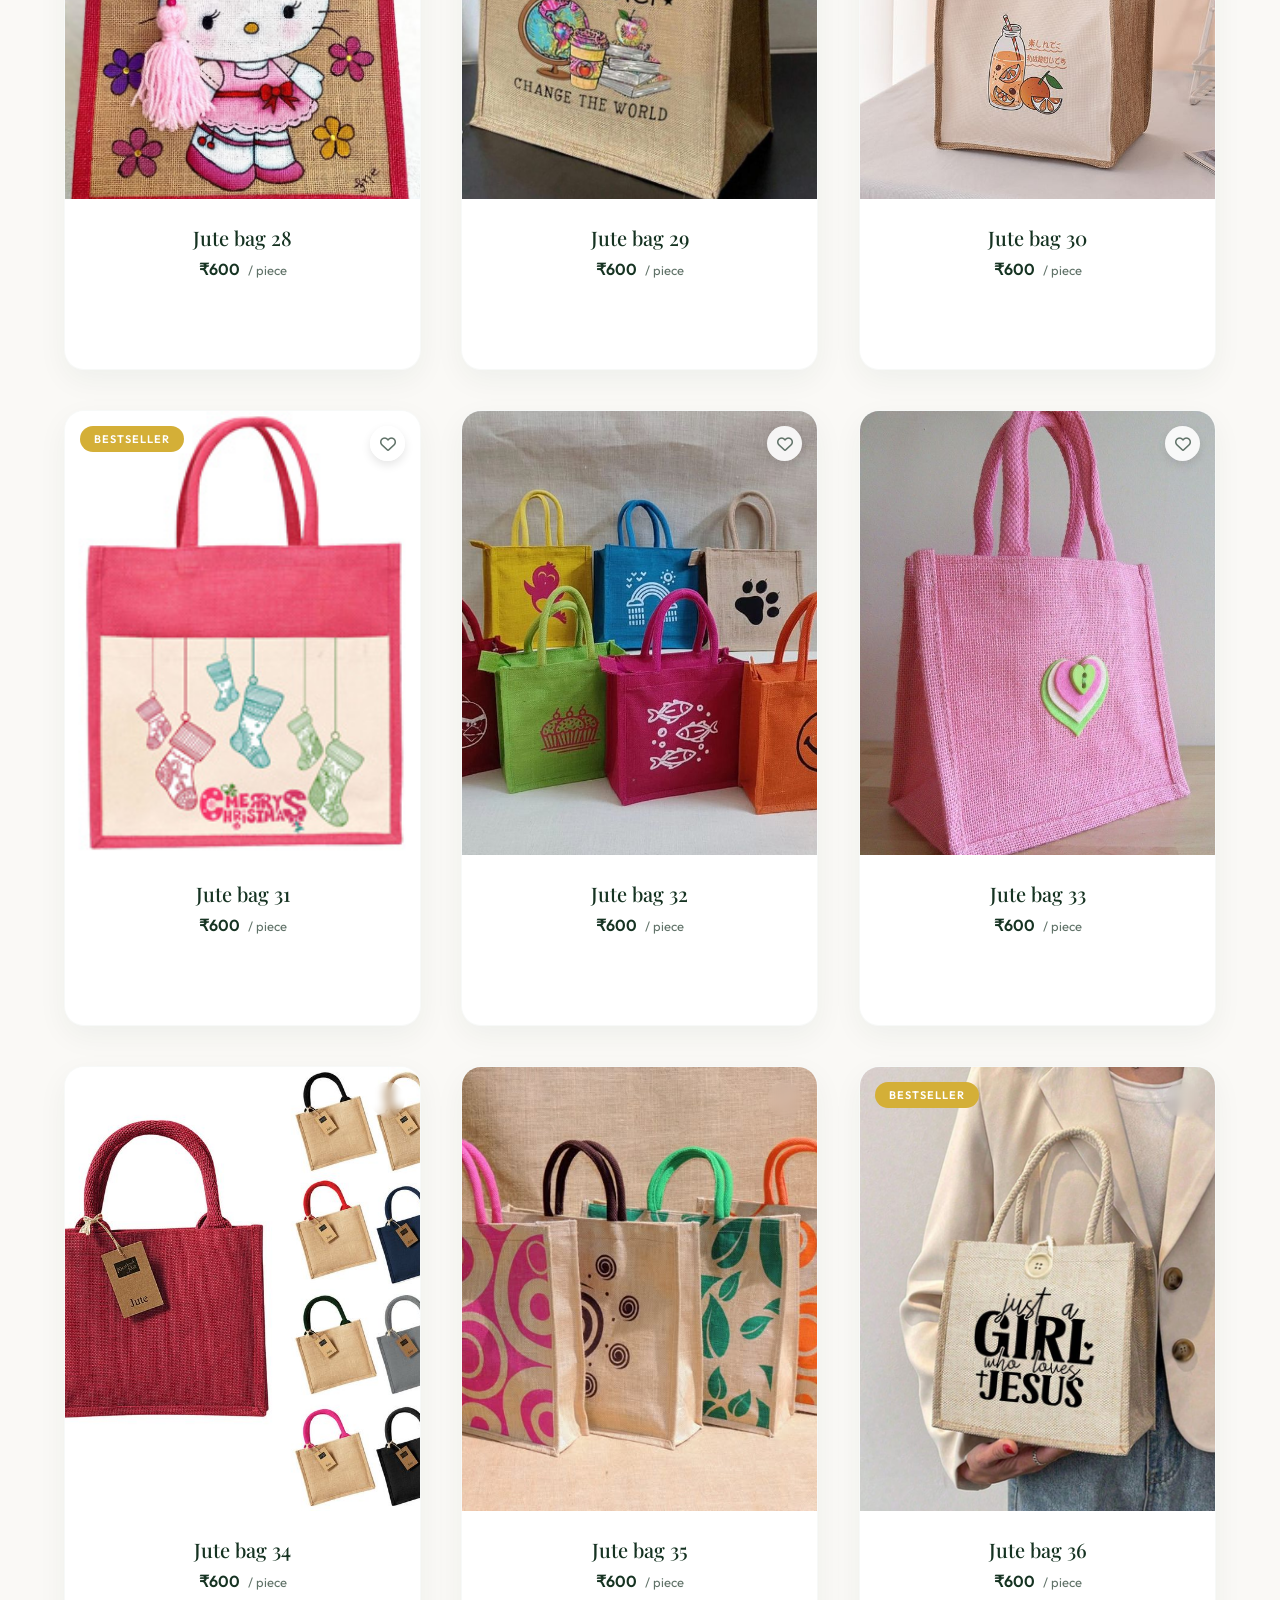
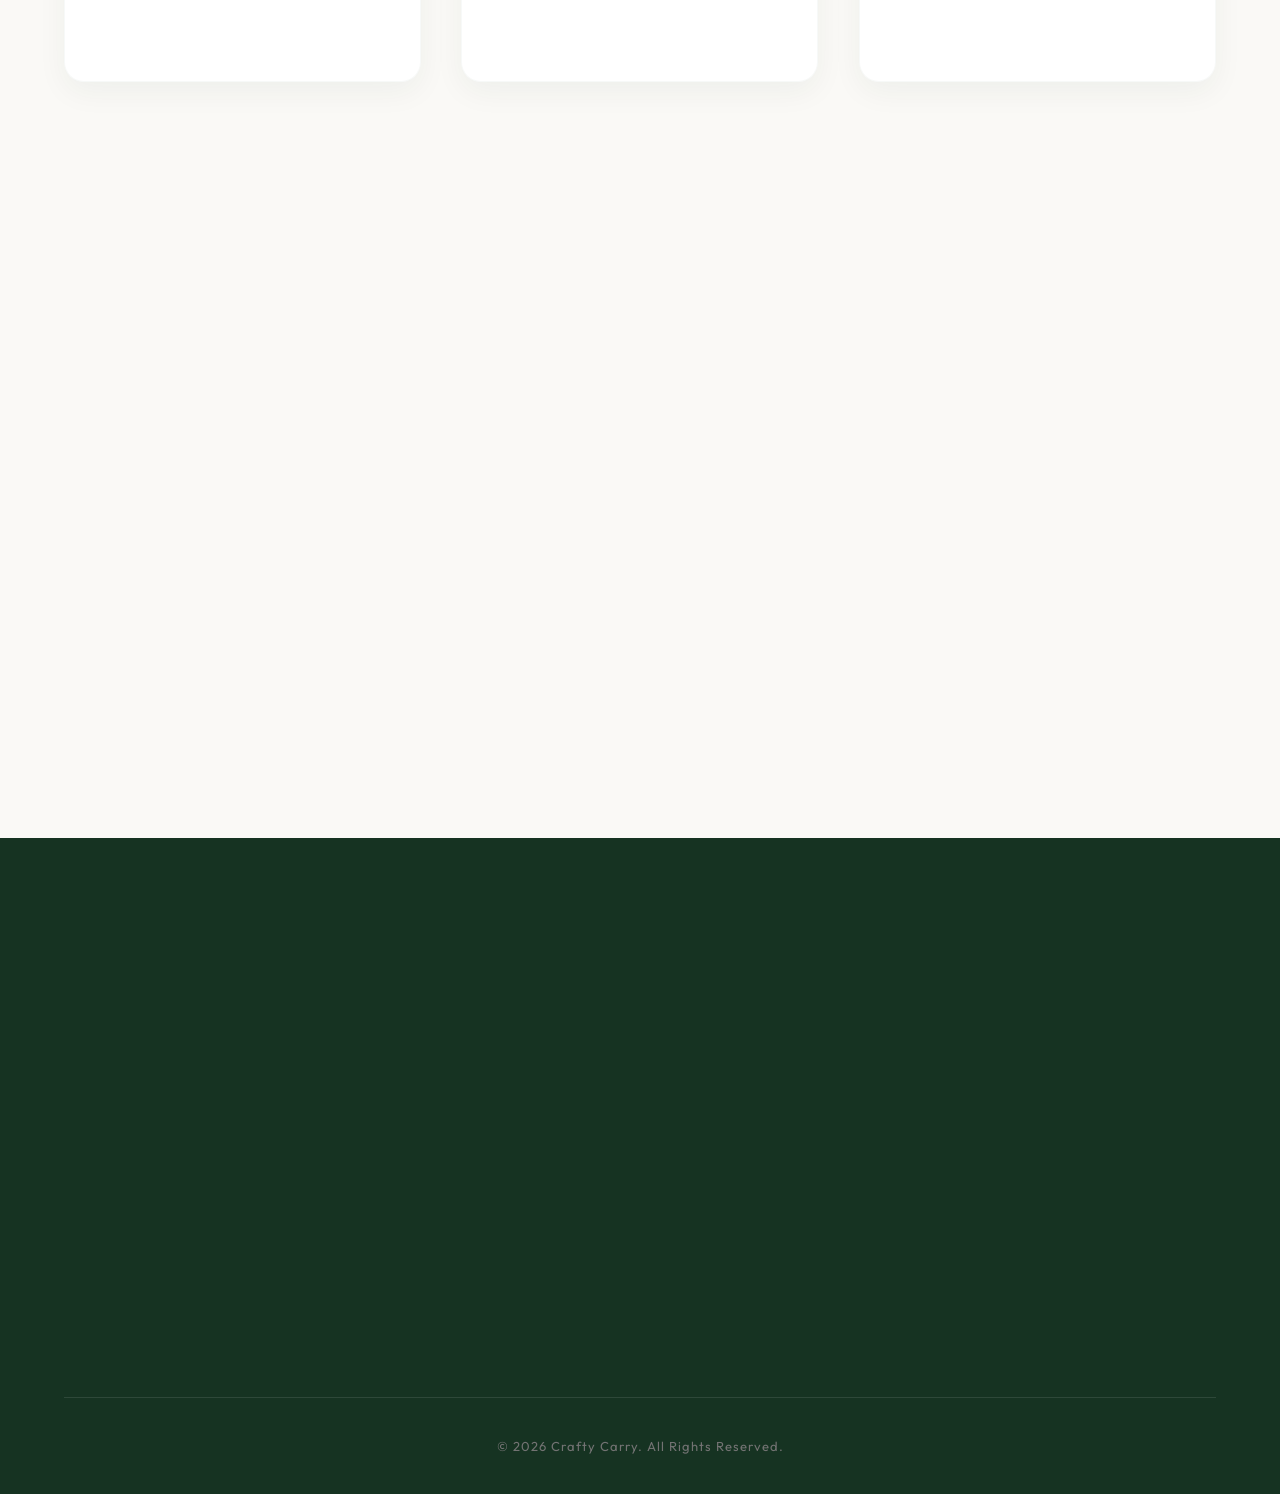
==== commit e6c8c0d5: "finish" ====
--- a/Suf/crafty/pages/allproducts.html
+++ b/Suf/crafty/pages/allproducts.html
@@ -102,7 +102,6 @@
   </a>
   <a href="../index.html" class="back">
     <i class="fas fa-arrow-left"></i> Back to Store</a>
-    <a href="tel:+919315748789" class="call-us-mobile" style="margin-left:auto;">Call Us</a>
     <a class="wishlist-icon-btn" onclick="toggleWishlistDrawer()" style="margin-left:20px; font-size:24px;">
       <i class="far fa-heart"></i>
       <div class="wishlist-badge" id="wishlist-badge" style="top:-2px;right:-8px;">0</div>
@@ -1676,7 +1675,10 @@
   </div>
 </div>
 
-<!-- Floating WhatsApp Icon -->
+<!-- Floating Contact Icons -->
+<a href="tel:+919315748789" class="floating-phone" aria-label="Call Us">
+  <i class="fas fa-phone-alt"></i>
+</a>
 <a href="https://wa.me/919315748789" class="floating-whatsapp" target="_blank" aria-label="Chat on WhatsApp">
   <i class="fab fa-whatsapp"></i>
 </a>
--- a/Suf/crafty/style.css
+++ b/Suf/crafty/style.css
@@ -1048,6 +1048,30 @@
   100% { box-shadow: 0 0 5px #25D366; }
 }
 
+/* Floating Phone Icon */
+.floating-phone {
+  position: fixed;
+  bottom: 85px;
+  right: 20px;
+  background-color: var(--primary-color);
+  color: #fff;
+  width: 55px;
+  height: 55px;
+  border-radius: 50%;
+  display: flex;
+  align-items: center;
+  justify-content: center;
+  font-size: 25px;
+  box-shadow: 0 4px 10px rgba(0, 0, 0, 0.3);
+  z-index: 1000;
+  text-decoration: none;
+  transition: transform 0.3s ease;
+}
+
+.floating-phone:hover {
+  transform: scale(1.1);
+}
+
 /* Call Us Mobile Header */
 .call-us-mobile {
   display: none;
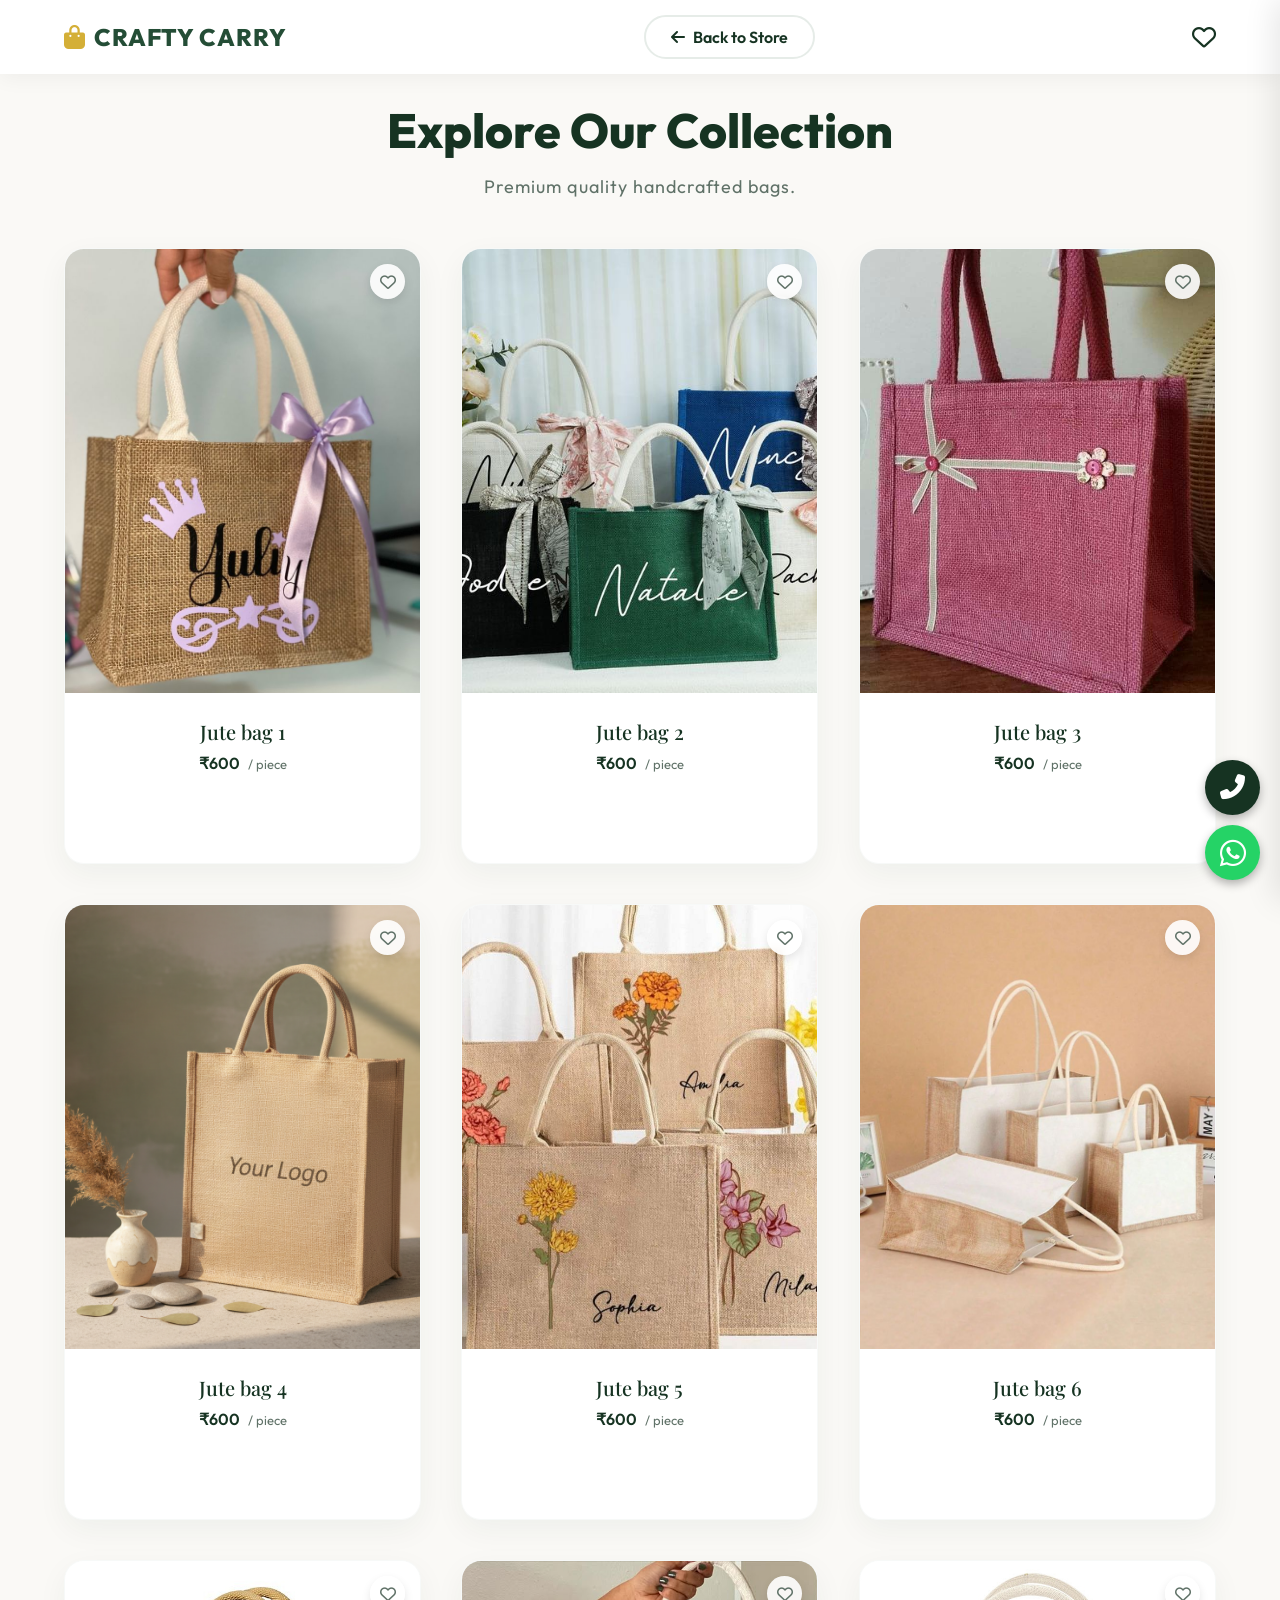
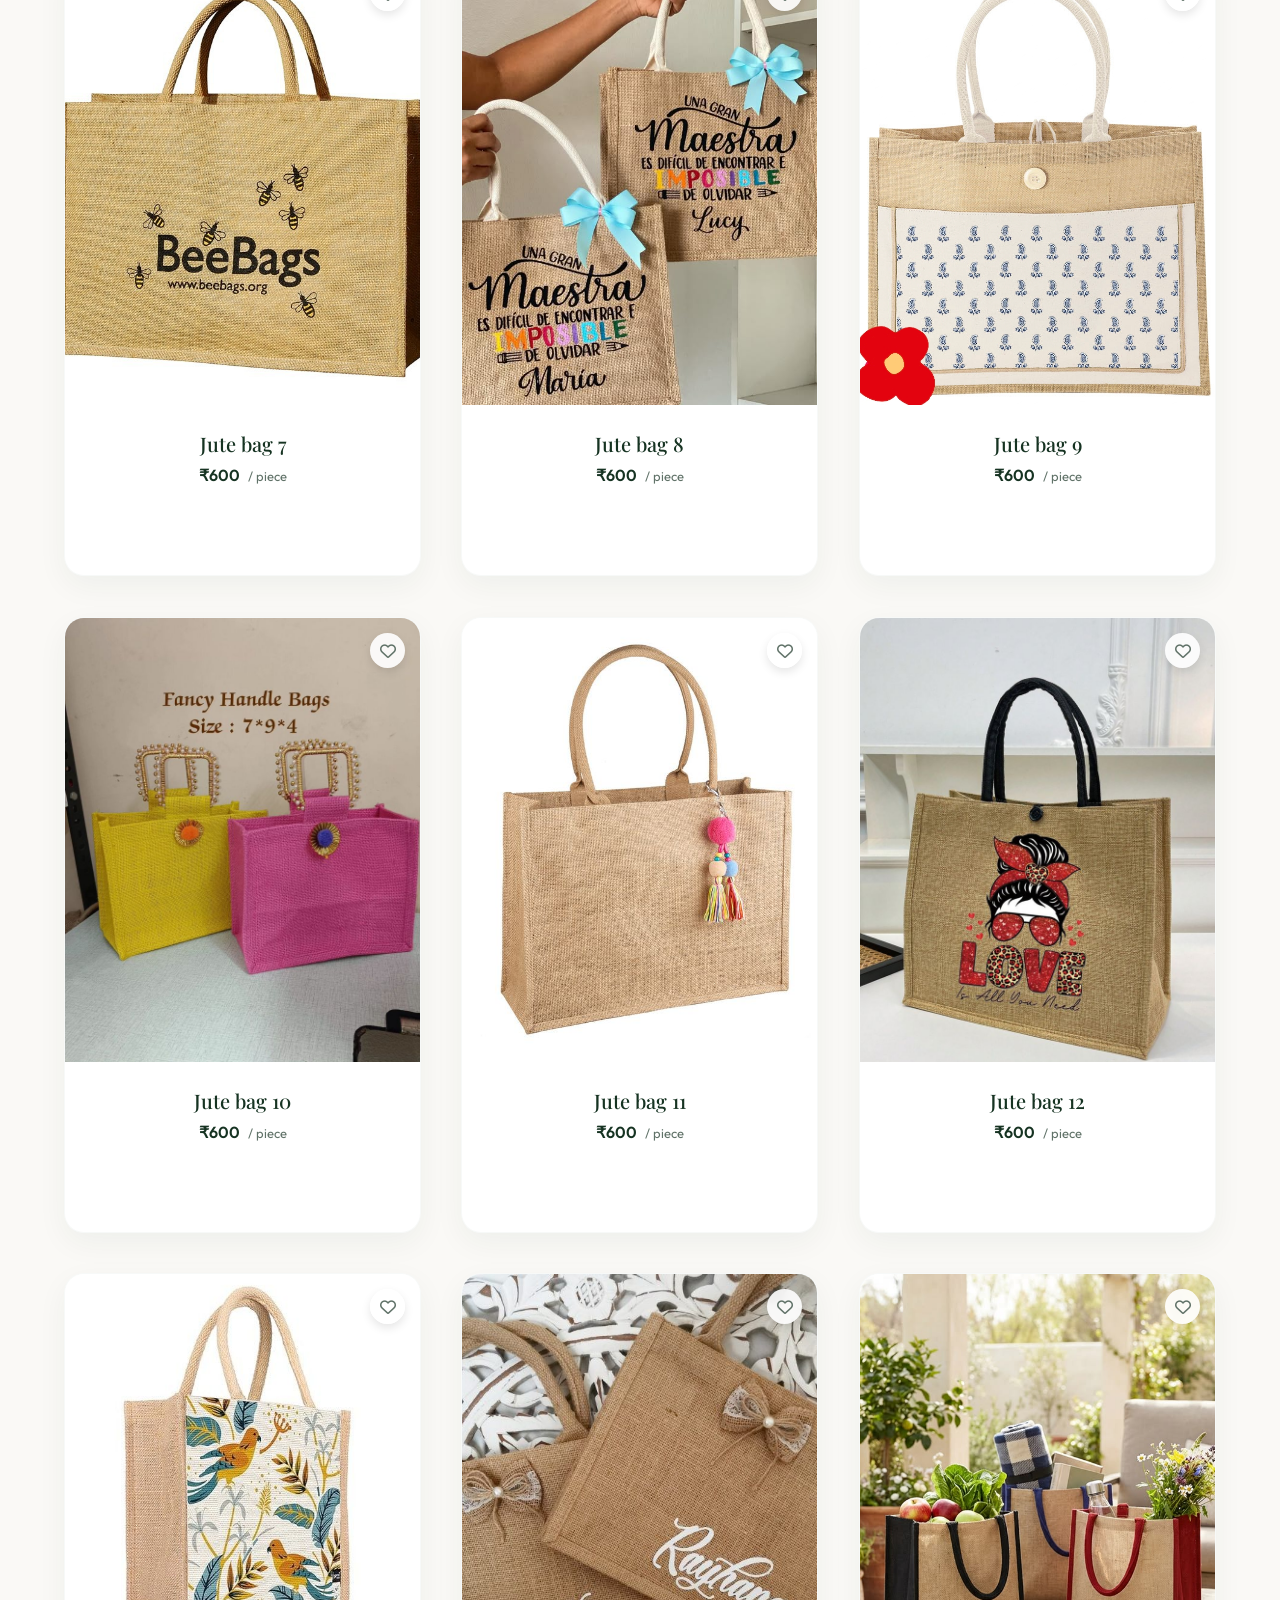
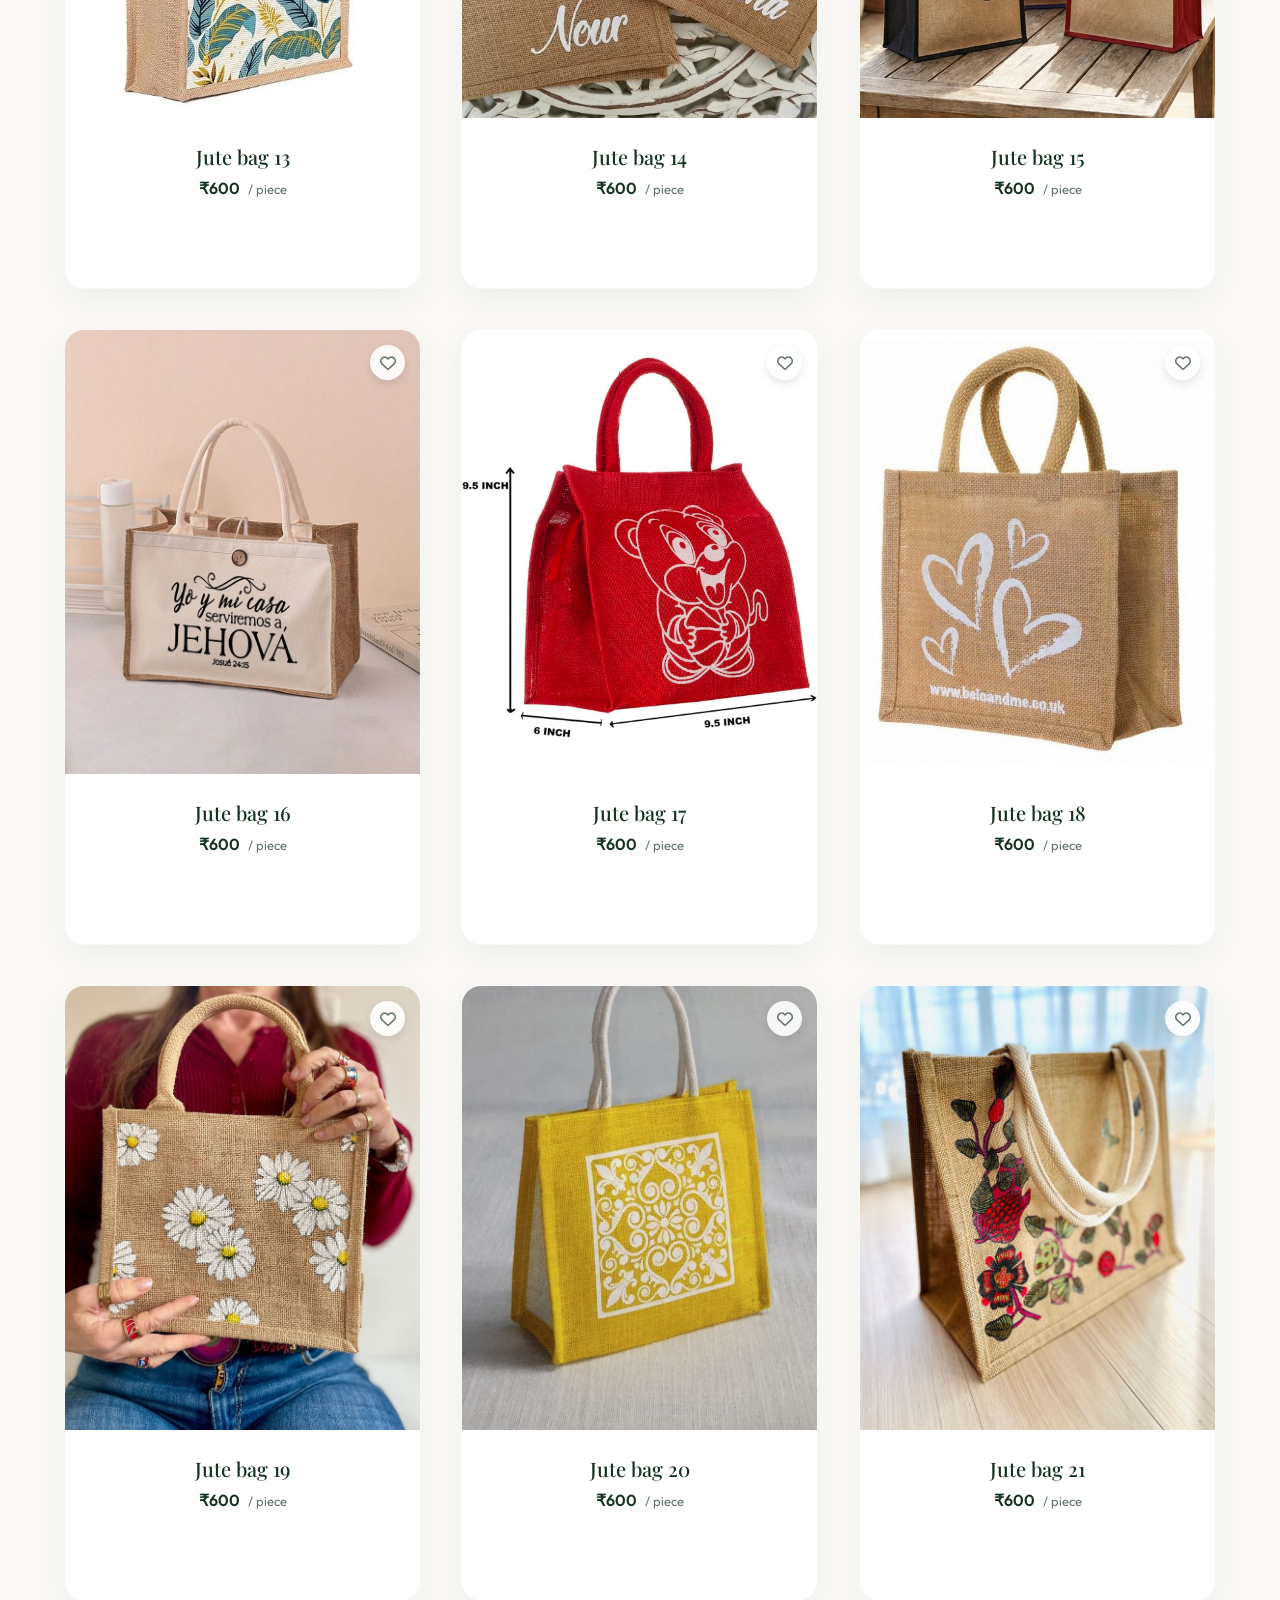
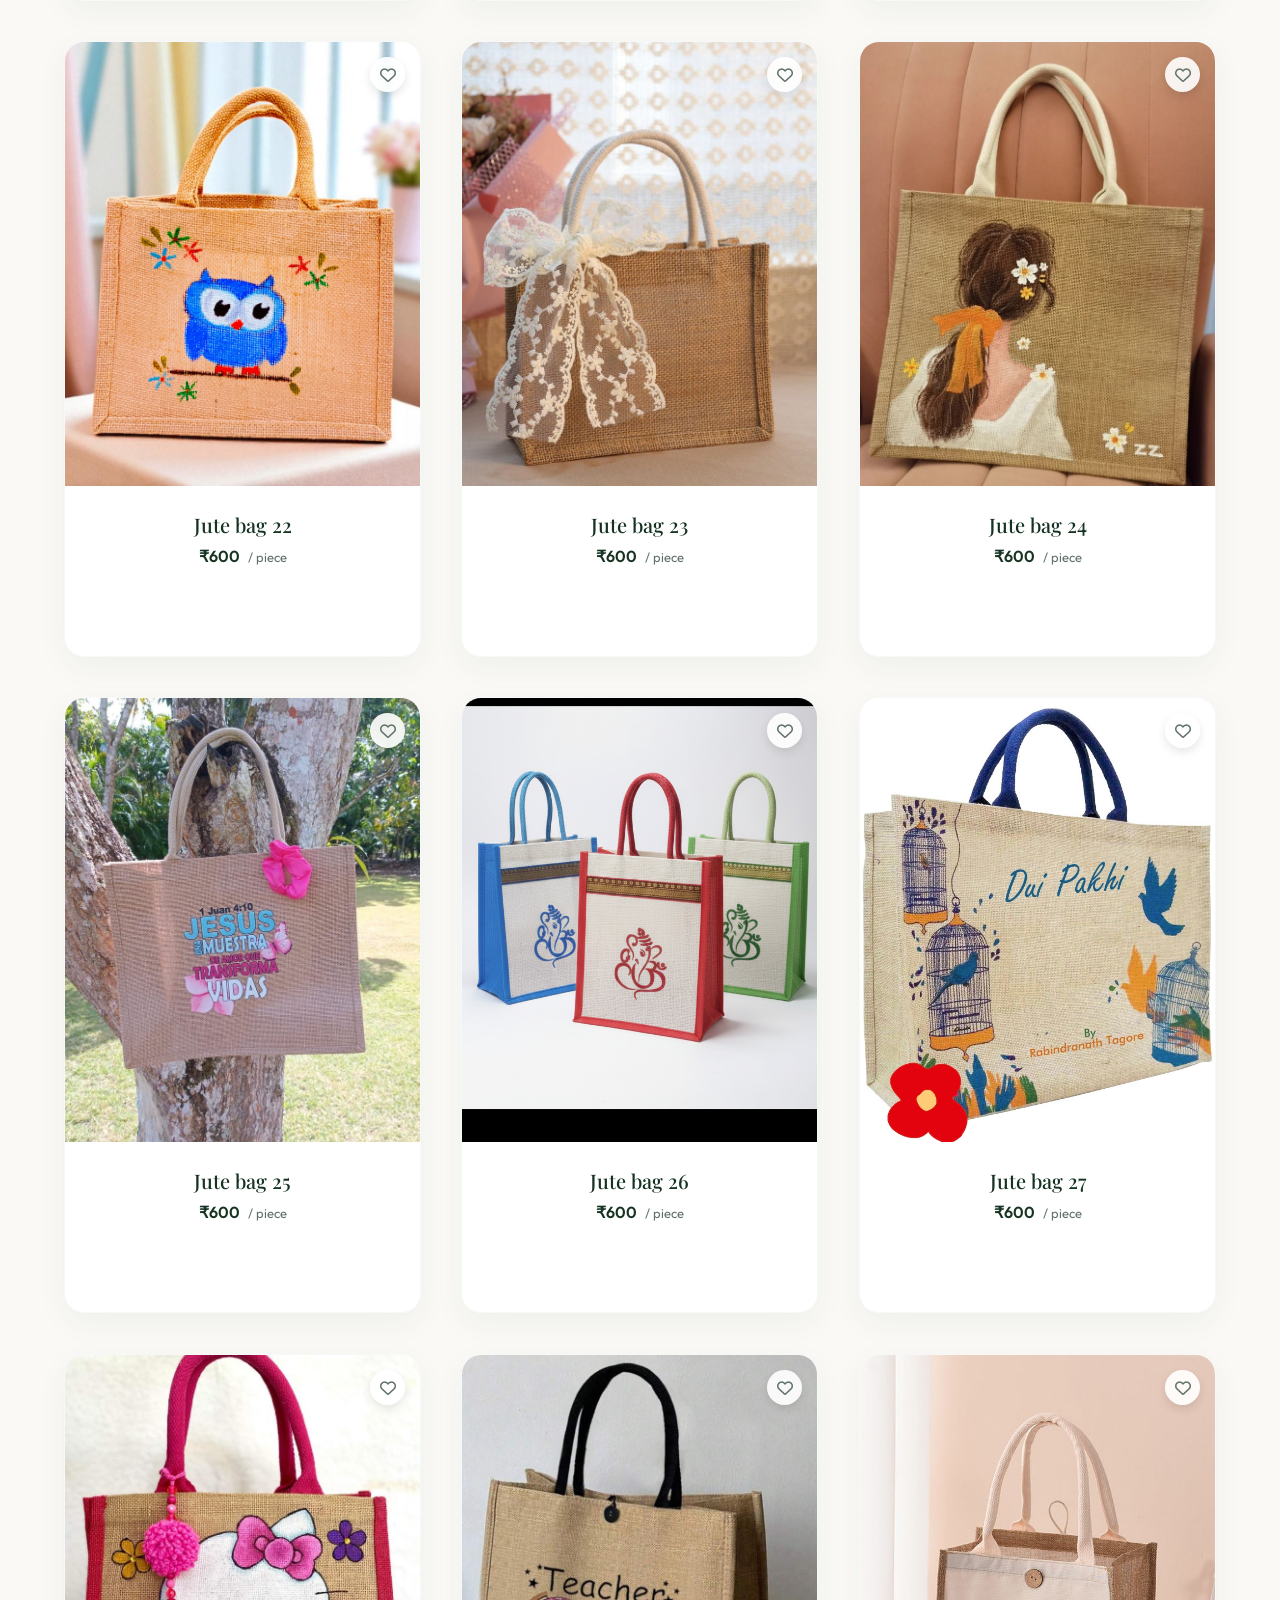
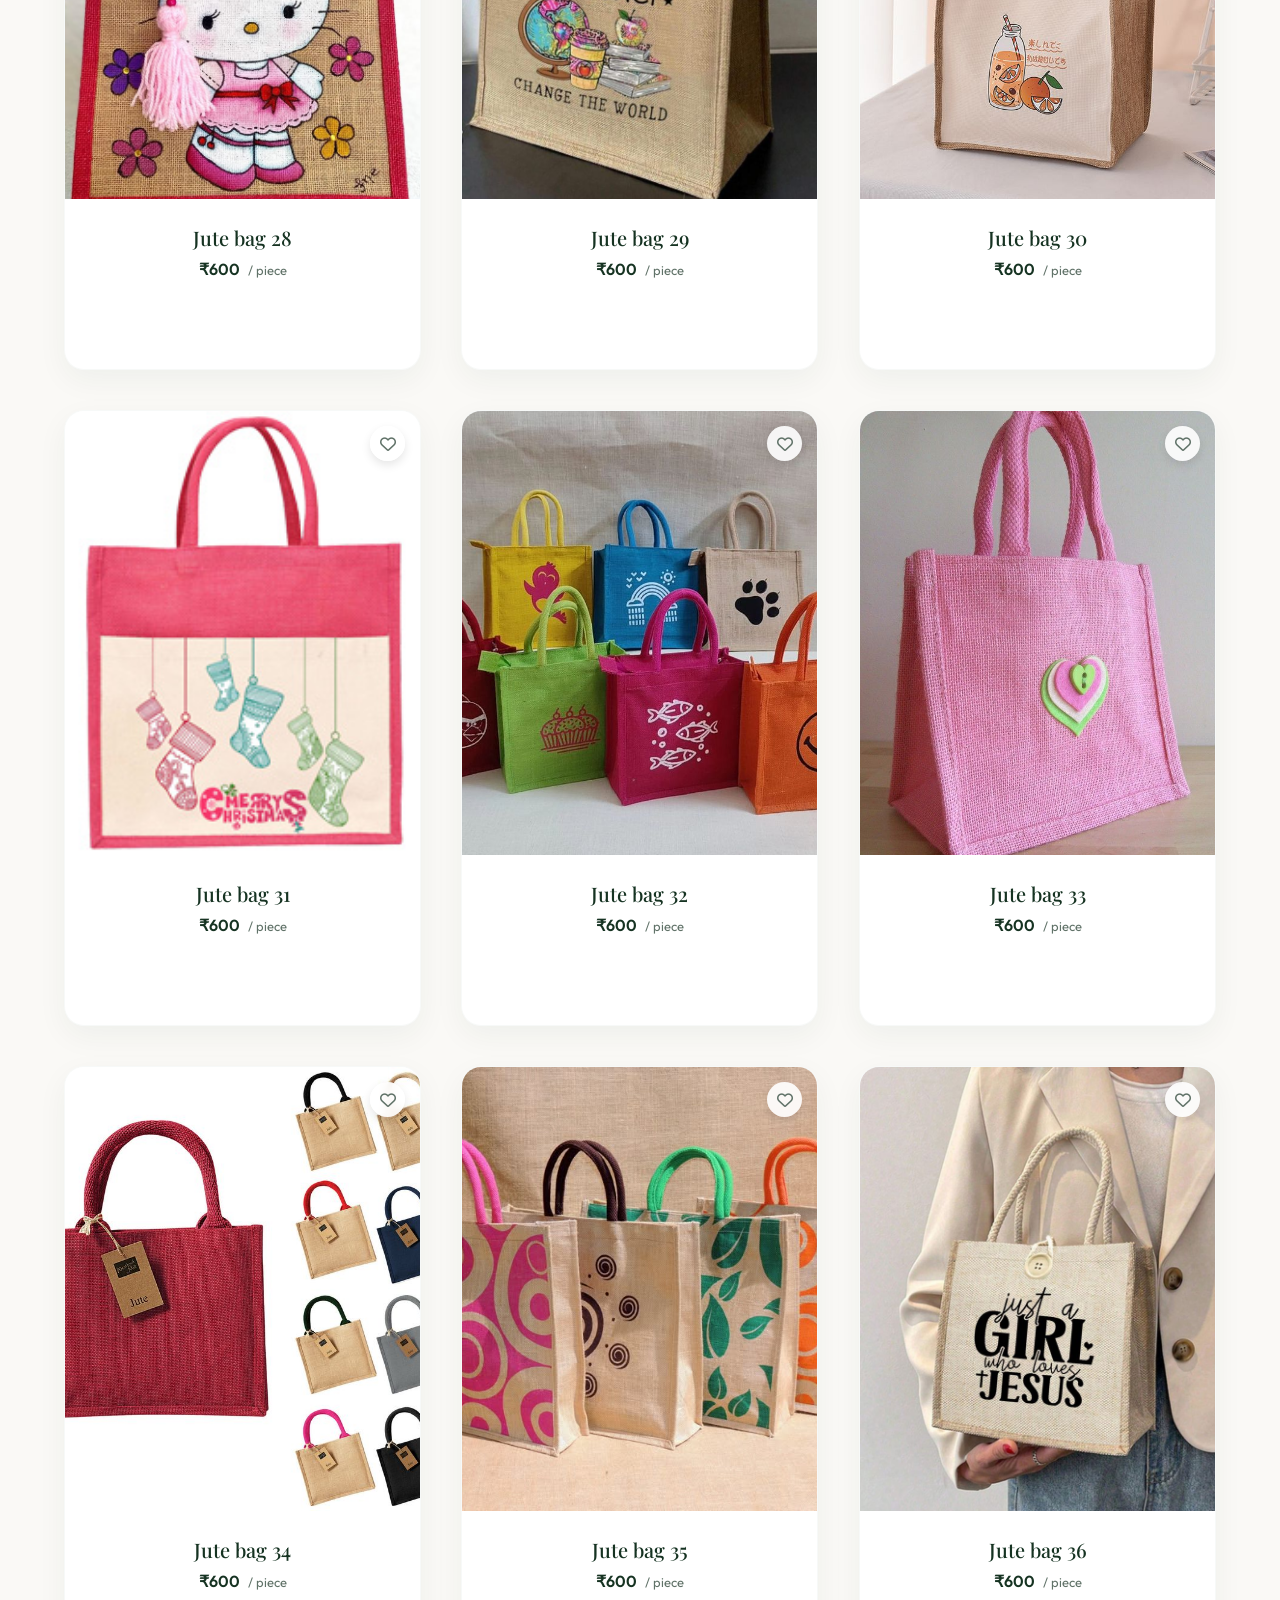
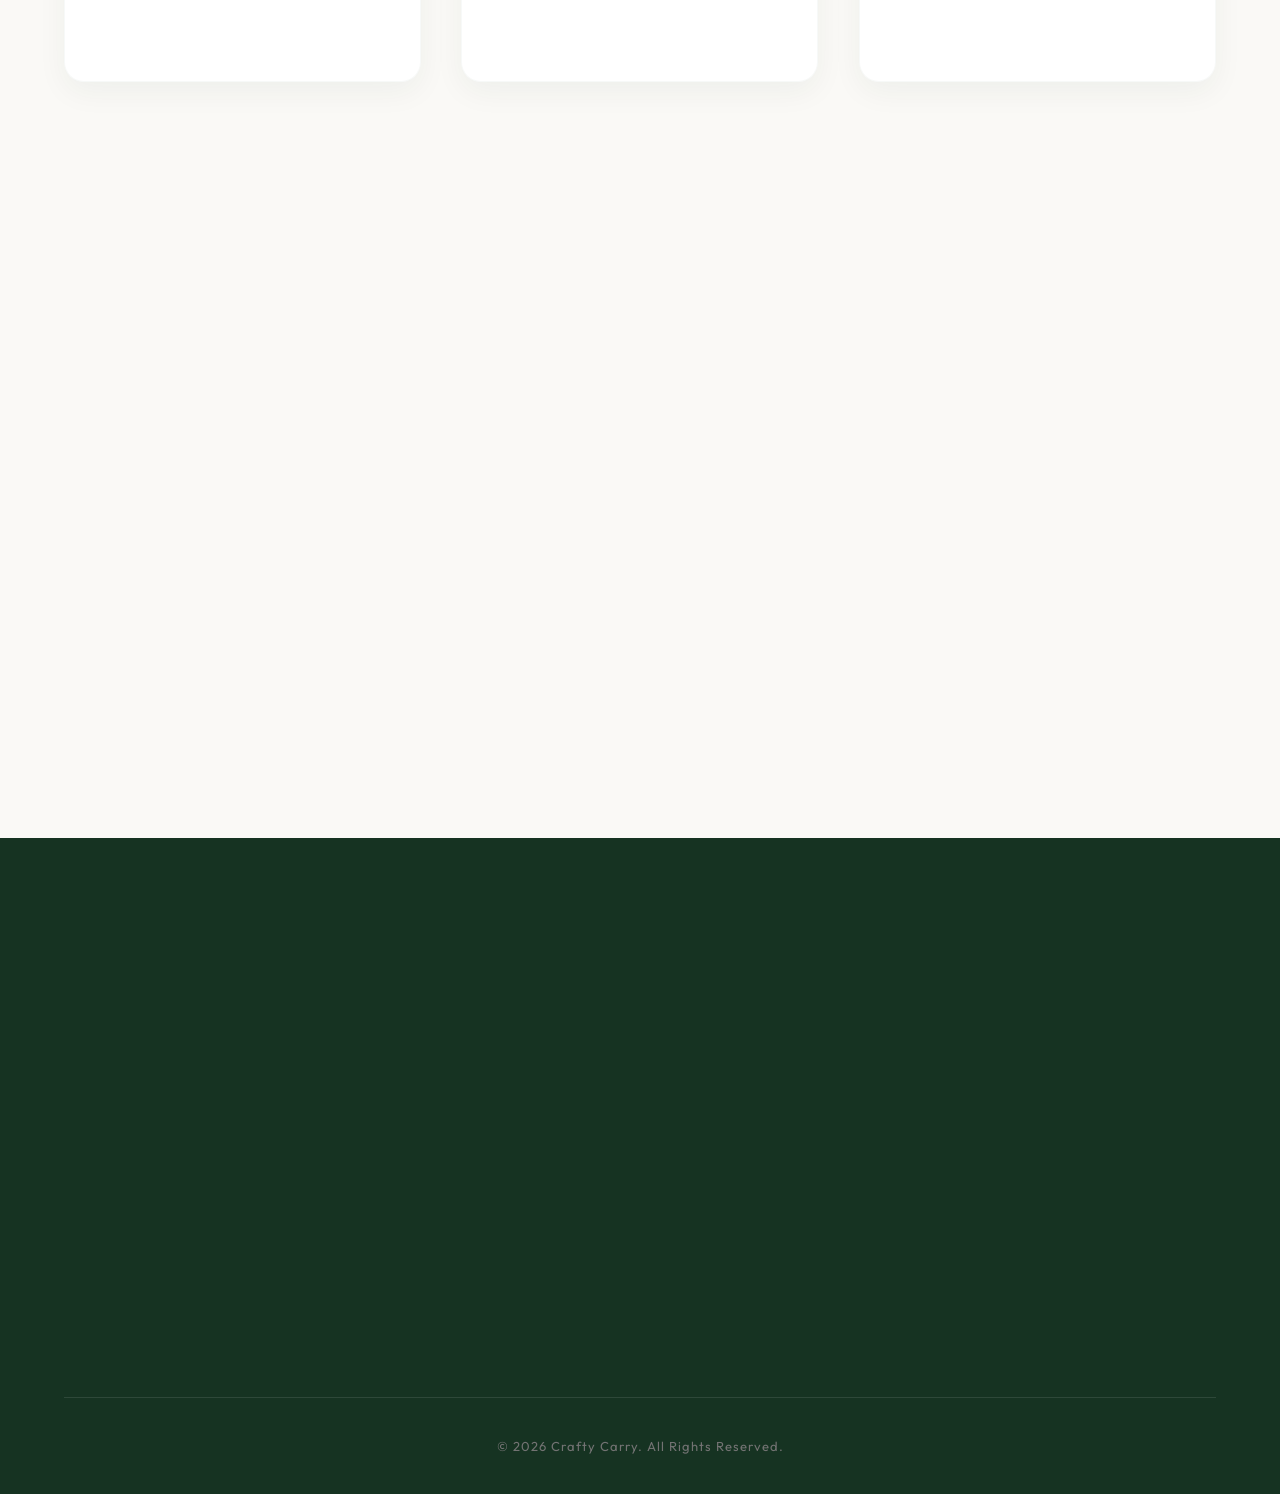
==== commit 78b99fd7: "finally" ====
--- a/Suf/crafty/pages/allproducts.html
+++ b/Suf/crafty/pages/allproducts.html
@@ -1600,15 +1600,12 @@
 // CREATE CARDS
 for(let i=0; i<products.length; i++){
   const product = products[i];
-  // Add some visual flair: Bestseller / New tags randomly
-  const badgeHtml = (i % 5 === 0) ? `<div class="card-badge">Bestseller</div>` : ((i % 7 === 0) ? `<div class="card-badge" style="background:var(--secondary-color)">New</div>` : '');
 
   // Fix image path for display in /pages/ directory
   const displayImage = "../" + product.image;
 
   container.innerHTML += `
     <div class="card" onclick="openProduct('${product.name}', '${product.image}', '${product.price}')">
-      ${badgeHtml}
       <div class="img-wrapper">
         <img src="${displayImage}" alt="${product.name}" onerror="this.src='../images/1.jpg'">
       </div>
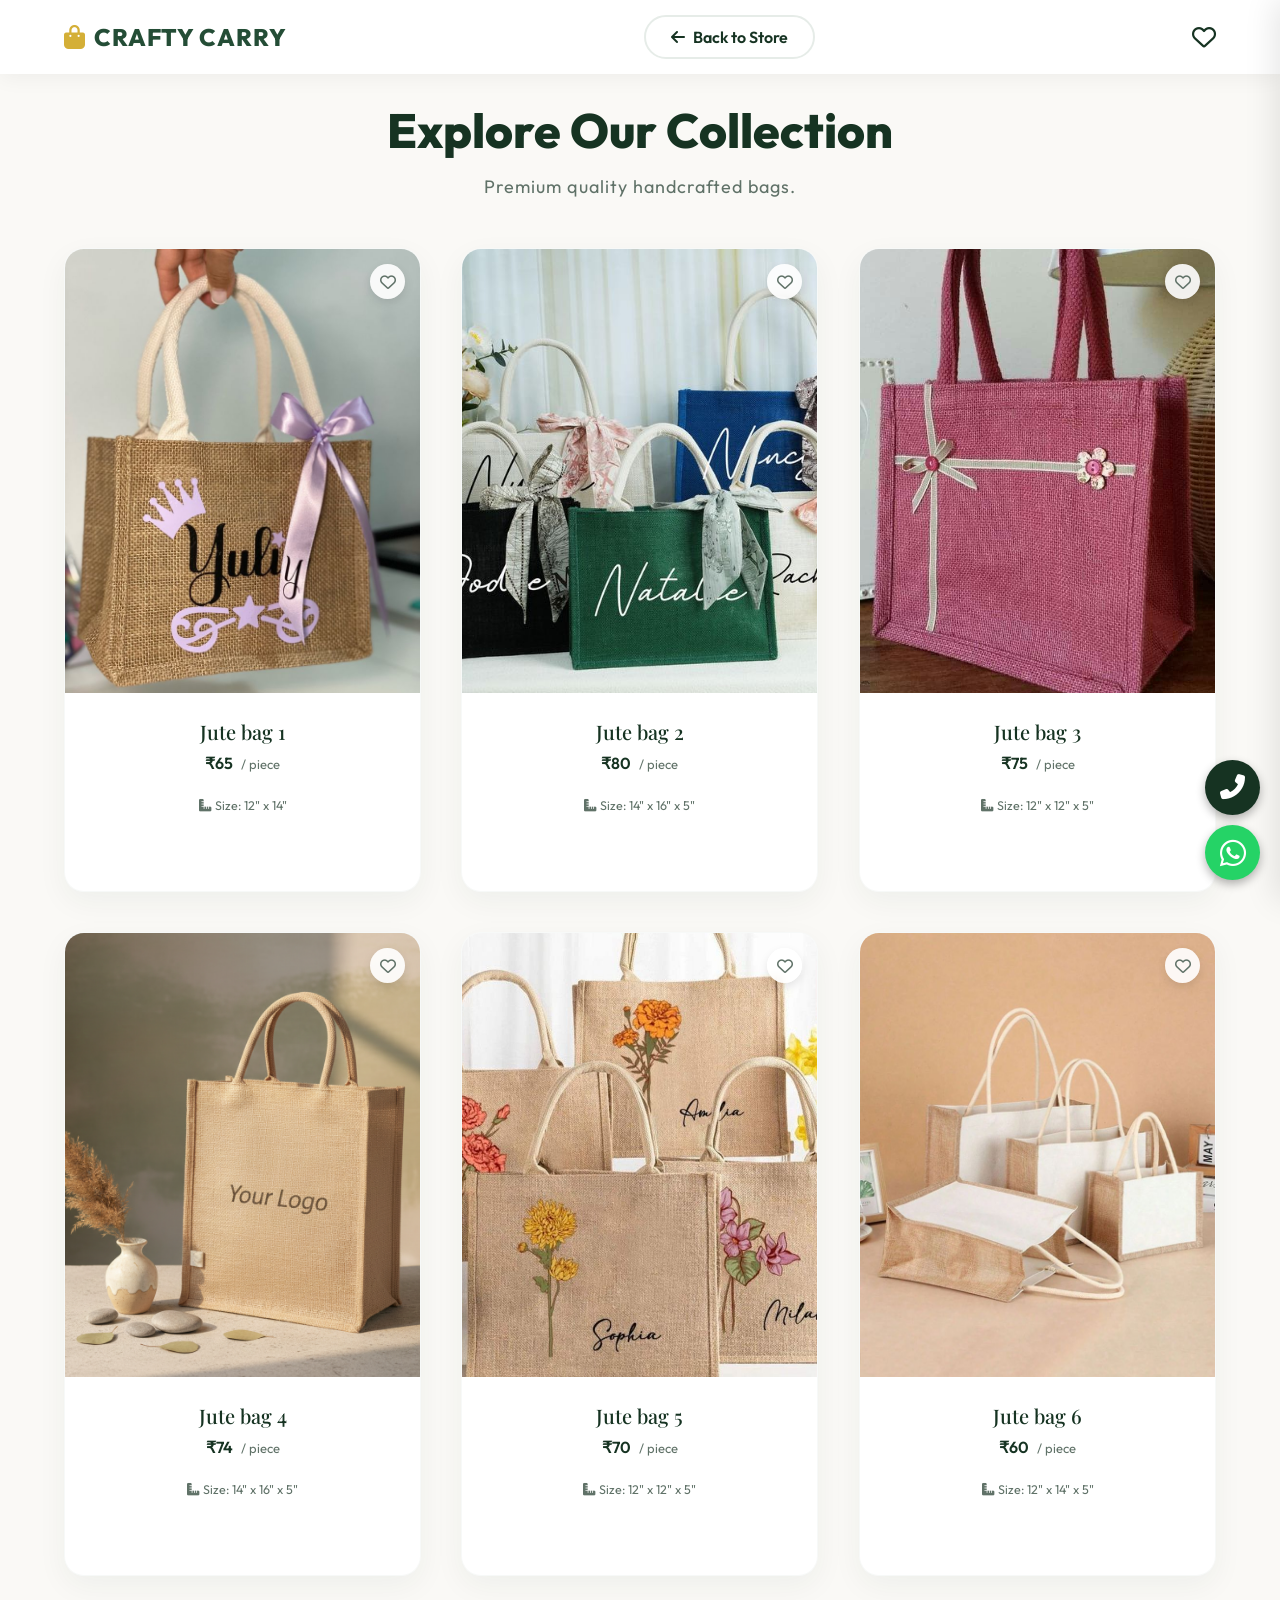
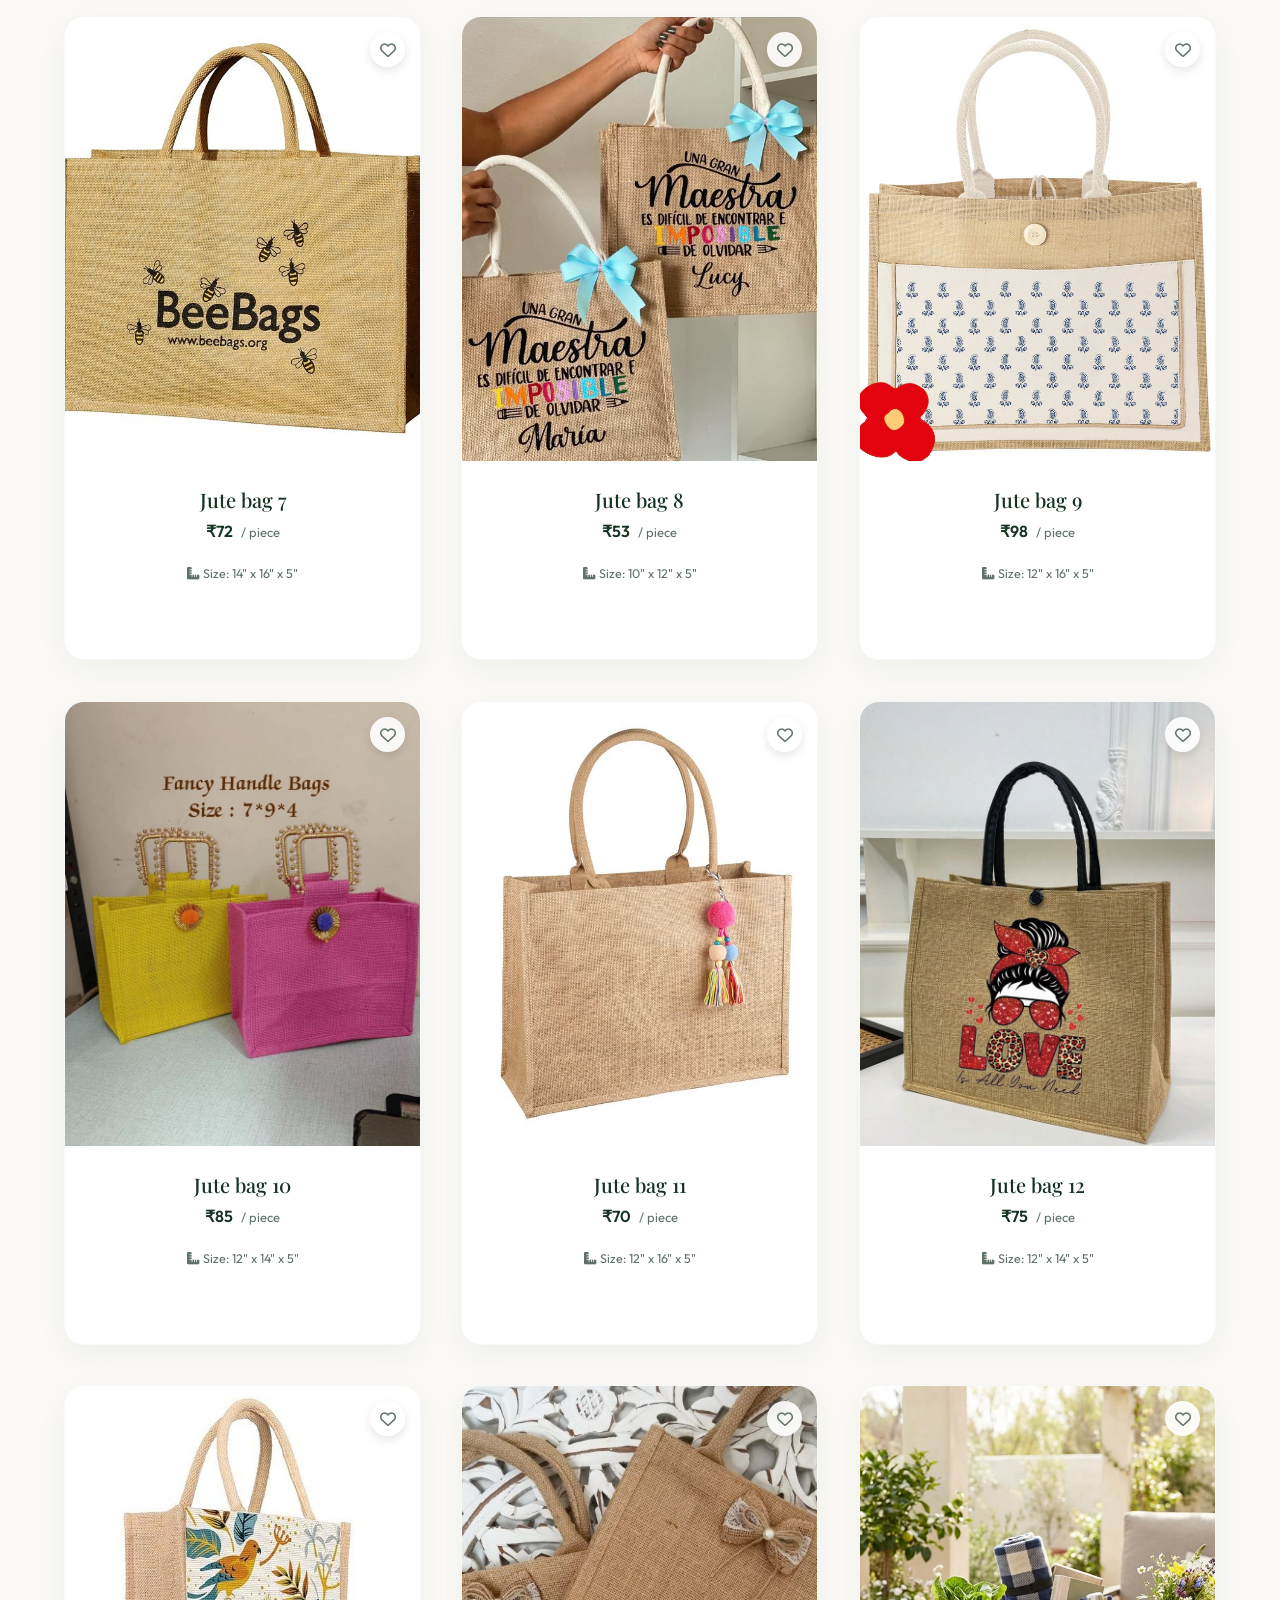
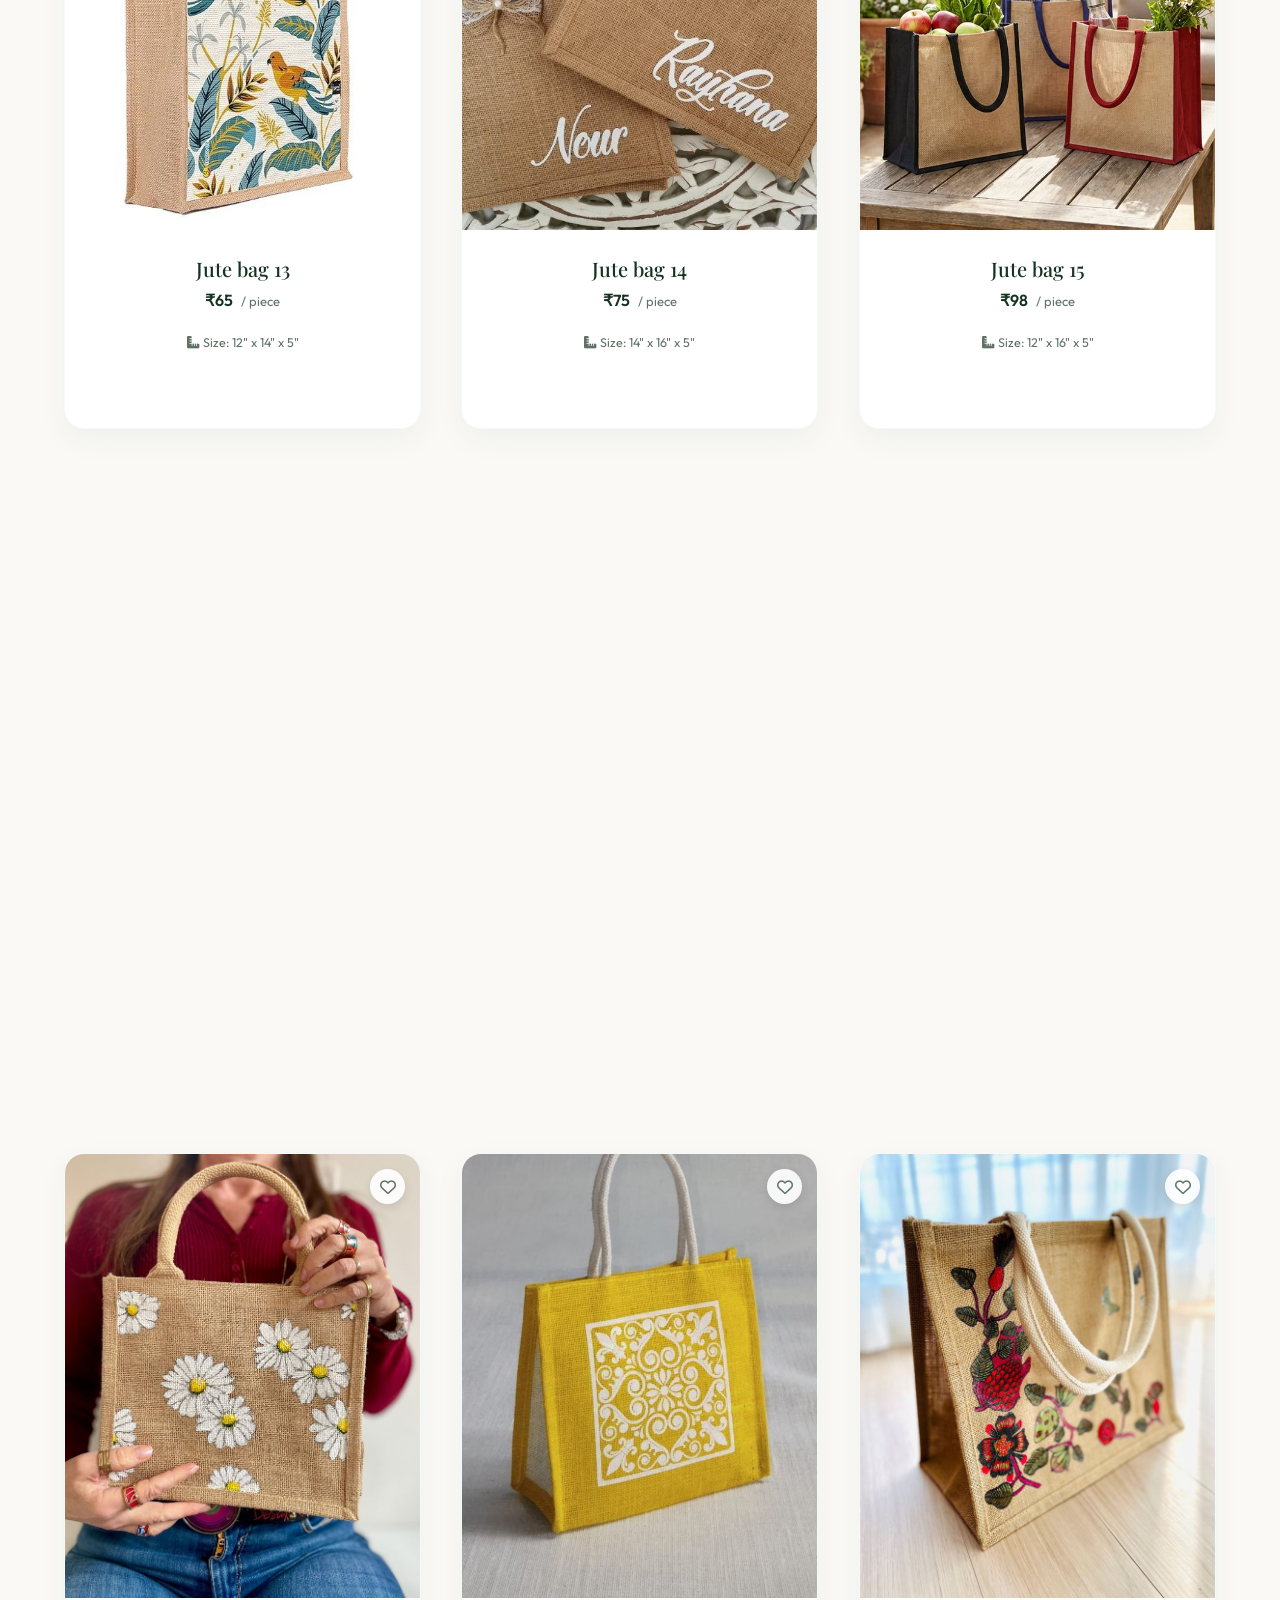
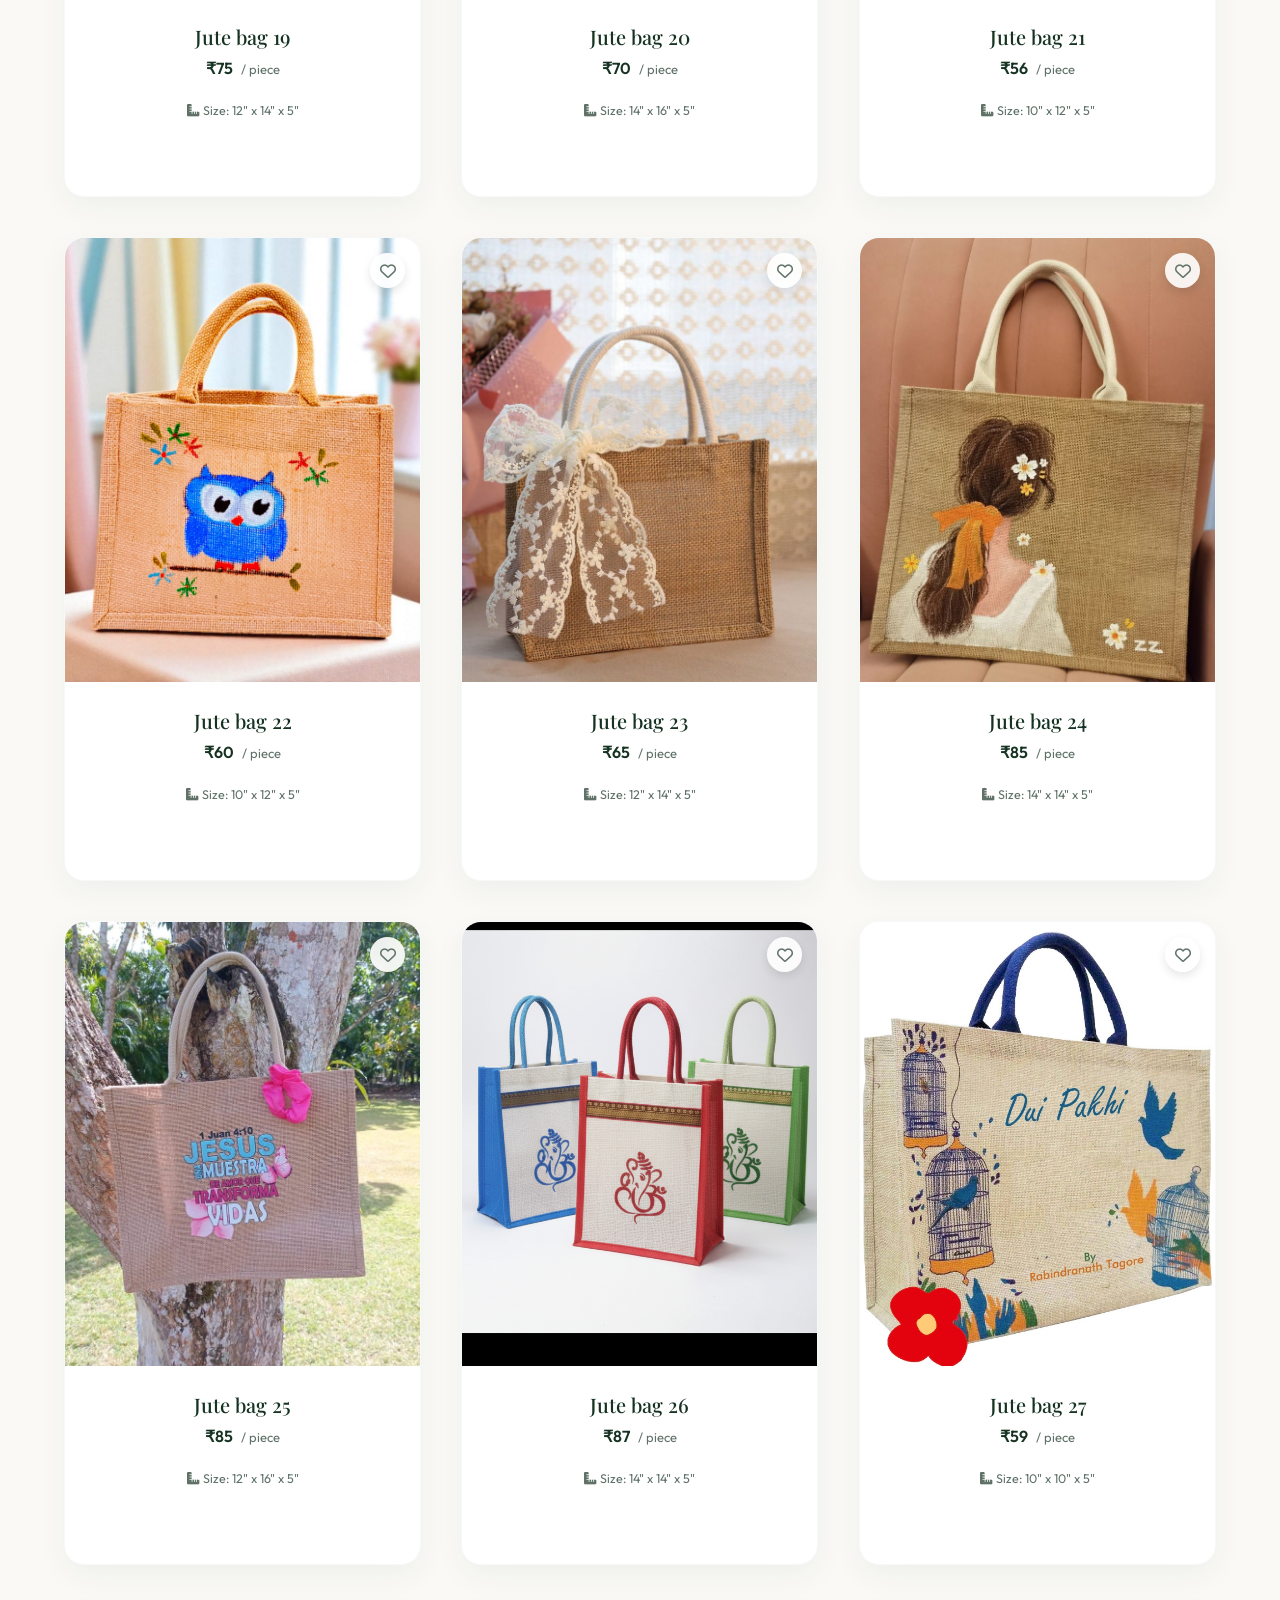
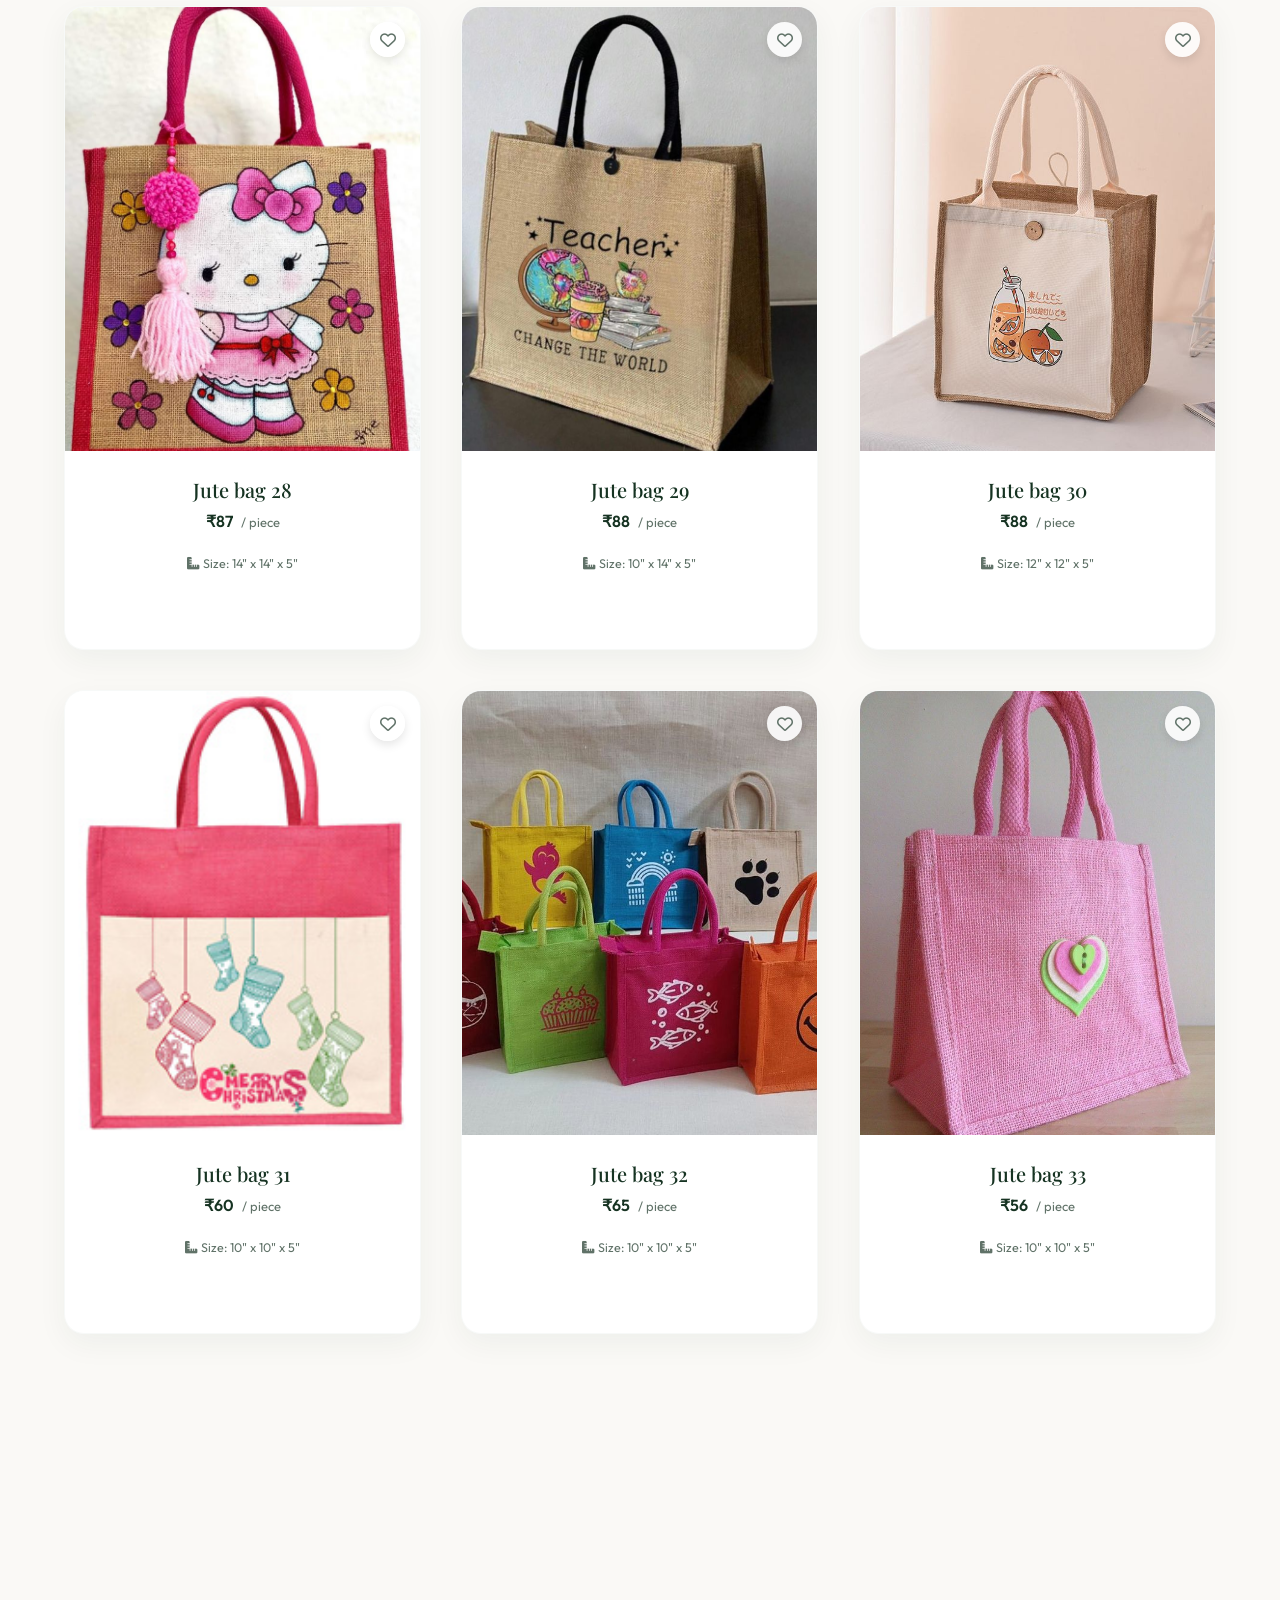
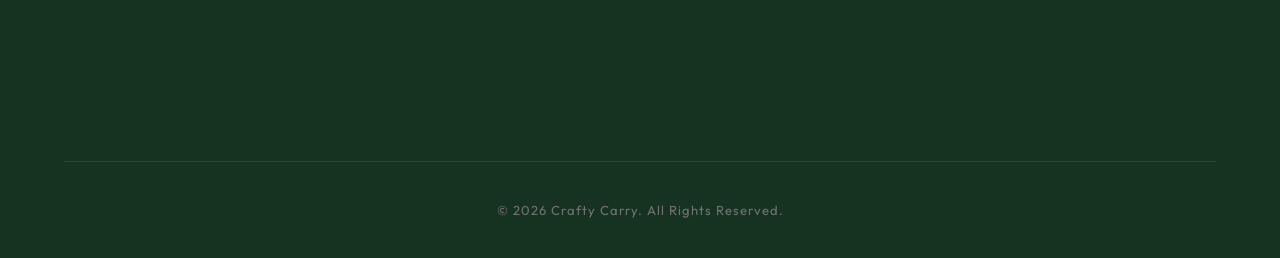
==== commit e2742ba4: "done" ====
--- a/Suf/crafty/pages/allproducts.html
+++ b/Suf/crafty/pages/allproducts.html
@@ -150,1443 +150,1728 @@
     {
       "name": "Jute bag 1",
       "image": "jute bags/100.jpg",
-      "price": "600"
+      "price": "65",
+      "size": "12 x 14"
     },
     {
       "name": "Jute bag 2",
       "image": "jute bags/101.jpg",
-      "price": "600"
+      "price": "80",
+      "size": "14 x 16 x 5"
     },
     {
       "name": "Jute bag 3",
       "image": "jute bags/102.jpg",
-      "price": "600"
+      "price": "75",
+      "size": "12 x 12 x 5"
     },
     {
       "name": "Jute bag 4",
       "image": "jute bags/103.png",
-      "price": "600"
+      "price": "74",
+      "size": "14 x 16 x 5"
     },
     {
       "name": "Jute bag 5",
       "image": "jute bags/104.jpg",
-      "price": "600"
+      "price": "70",
+      "size": "12 x 12 x 5"
     },
     {
       "name": "Jute bag 6",
       "image": "jute bags/105.jpg",
-      "price": "600"
+      "price": "60",
+      "size": "12 x 14 x 5"
     },
     {
       "name": "Jute bag 7",
       "image": "jute bags/106.jpg",
-      "price": "600"
+      "price": "72",
+      "size": "14 x 16 x 5"
     },
     {
       "name": "Jute bag 8",
       "image": "jute bags/107.jpg",
-      "price": "600"
+      "price": "53",
+      "size": "10 x 12 x 5"
     },
     {
       "name": "Jute bag 9",
       "image": "jute bags/108.jpg",
-      "price": "600"
+      "price": "98",
+      "size": "12 x 16 x 5"
     },
     {
       "name": "Jute bag 10",
       "image": "jute bags/109.jpg",
-      "price": "600"
+      "price": "85",
+      "size": "12 x 14 x 5"
     },
     {
       "name": "Jute bag 11",
       "image": "jute bags/110.jpg",
-      "price": "600"
+      "price": "70",
+      "size": "12 x 16 x 5"
     },
     {
       "name": "Jute bag 12",
       "image": "jute bags/111.jpg",
-      "price": "600"
+      "price": "75",
+      "size": "12 x 14 x 5"
     },
     {
       "name": "Jute bag 13",
       "image": "jute bags/112.jpg",
-      "price": "600"
+      "price": "65",
+      "size": "12 x 14 x 5"
     },
     {
       "name": "Jute bag 14",
       "image": "jute bags/113.jpg",
-      "price": "600"
+      "price": "75",
+      "size": "14 x 16 x 5"
     },
     {
       "name": "Jute bag 15",
       "image": "jute bags/114.jpg",
-      "price": "600"
+      "price": "98",
+      "size": "12 x 16 x 5"
     },
     {
       "name": "Jute bag 16",
       "image": "jute bags/115.jpg",
-      "price": "600"
+      "price": "75",
+      "size": "10 x 12 x 5"
     },
     {
       "name": "Jute bag 17",
       "image": "jute bags/116.jpg",
-      "price": "600"
+      "price": "50",
+      "size": "10 x 12 x 5"
     },
     {
       "name": "Jute bag 18",
       "image": "jute bags/117.jpg",
-      "price": "600"
+      "price": "55",
+      "size": "10 x 12 x 5"
     },
     {
       "name": "Jute bag 19",
       "image": "jute bags/118.jpg",
-      "price": "600"
+      "price": "75",
+      "size": "12 x 14 x 5"
     },
     {
       "name": "Jute bag 20",
       "image": "jute bags/119.jpg",
-      "price": "600"
+      "price": "70",
+      "size": "14 x 16 x 5"
     },
     {
       "name": "Jute bag 21",
       "image": "jute bags/120.jpg",
-      "price": "600"
+      "price": "56",
+      "size": "10 x 12 x 5"
     },
     {
       "name": "Jute bag 22",
       "image": "jute bags/121.jpg",
-      "price": "600"
+      "price": "60",
+      "size": "10 x 12 x 5"
     },
     {
       "name": "Jute bag 23",
       "image": "jute bags/122.jpg",
-      "price": "600"
+      "price": "65",
+      "size": "12 x 14 x 5"
     },
     {
       "name": "Jute bag 24",
       "image": "jute bags/123.jpg",
-      "price": "600"
+      "price": "85",
+      "size": "14 x 14 x 5"
     },
     {
       "name": "Jute bag 25",
       "image": "jute bags/124.jpg",
-      "price": "600"
+      "price": "85",
+      "size": "12 x 16 x 5"
     },
     {
       "name": "Jute bag 26",
       "image": "jute bags/125.png",
-      "price": "600"
+      "price": "87",
+      "size": "14 x 14 x 5"
     },
     {
       "name": "Jute bag 27",
       "image": "jute bags/126.jpg",
-      "price": "600"
+      "price": "59",
+      "size": "10 x 10 x 5"
     },
     {
       "name": "Jute bag 28",
       "image": "jute bags/127.jpg",
-      "price": "600"
+      "price": "87",
+      "size": "14 x 14 x 5"
     },
     {
       "name": "Jute bag 29",
       "image": "jute bags/128.jpg",
-      "price": "600"
+      "price": "88",
+      "size": "10 x 14 x 5"
     },
     {
       "name": "Jute bag 30",
       "image": "jute bags/129.jpg",
-      "price": "600"
+      "price": "88",
+      "size": "12 x 12 x 5"
     },
     {
       "name": "Jute bag 31",
       "image": "jute bags/130.jpg",
-      "price": "600"
+      "price": "60",
+      "size": "10 x 10 x 5"
     },
     {
       "name": "Jute bag 32",
       "image": "jute bags/131.jpg",
-      "price": "600"
+      "price": "65",
+      "size": "10 x 10 x 5"
     },
     {
       "name": "Jute bag 33",
       "image": "jute bags/132.jpg",
-      "price": "600"
+      "price": "56",
+      "size": "10 x 10 x 5"
     },
     {
       "name": "Jute bag 34",
       "image": "jute bags/133.jpg",
-      "price": "600"
+      "price": "90",
+      "size": "12 x 16 x 5"
     },
     {
       "name": "Jute bag 35",
       "image": "jute bags/134.jpg",
-      "price": "600"
+      "price": "78",
+      "size": "10 x 10 x 5"
     },
     {
       "name": "Jute bag 36",
       "image": "jute bags/135.jpg",
-      "price": "600"
+      "price": "55",
+      "size": "10 x 10 x 5"
     },
     {
       "name": "Jute bag 37",
       "image": "jute bags/136.jpg",
-      "price": "600"
+      "price": "70",
+      "size": "12 x 14 x 5"
     },
     {
       "name": "Jute bag 38",
       "image": "jute bags/137.jpg",
-      "price": "600"
+      "price": "80",
+      "size": "14 x 16 x 5"
     }
   ],
   "cottonCanvasJute": [
     {
       "name": "cotton tote bags 1",
       "image": "cotton tote bags/201.jpg",
-      "price": "600"
+      "price": "70",
+      "size": "14 x 16"
     },
     {
       "name": "cotton tote bags 2",
       "image": "cotton tote bags/202.jpg",
-      "price": "600"
+      "price": "100",
+      "size": "14 x 14 x 5"
     },
     {
       "name": "cotton tote bags 3",
       "image": "cotton tote bags/203.jpg",
-      "price": "600"
+      "price": "70",
+      "size": "14 x 16"
     },
     {
       "name": "cotton tote bags 4",
       "image": "cotton tote bags/204.jpg",
-      "price": "600"
+      "price": "150",
+      "size": "12 x 16"
     },
     {
       "name": "cotton tote bags 5",
       "image": "cotton tote bags/205.jpg",
-      "price": "600"
+      "price": "75",
+      "size": "12 x 12"
     },
     {
       "name": "cotton tote bags 6",
       "image": "cotton tote bags/206.jpg",
-      "price": "600"
+      "price": "70",
+      "size": "14 x 16"
     },
     {
       "name": "cotton tote bags 7",
       "image": "cotton tote bags/207.jpg",
-      "price": "600"
+      "price": "60",
+      "size": "12 x 14"
     },
     {
       "name": "cotton tote bags 8",
       "image": "cotton tote bags/208.jpg",
-      "price": "600"
+      "price": "68",
+      "size": "14 x 16"
     },
     {
       "name": "cotton tote bags 9",
       "image": "cotton tote bags/209.jpg",
-      "price": "600"
+      "price": "70",
+      "size": "14 x 16"
     },
     {
       "name": "cotton tote bags 10",
       "image": "cotton tote bags/210.jpg",
-      "price": "600"
+      "price": "140",
+      "size": "14 x 14"
     },
     {
       "name": "cotton tote bags 11",
       "image": "cotton tote bags/211.jpg",
-      "price": "600"
+      "price": "90",
+      "size": "12 x 16"
     },
     {
       "name": "cotton tote bags 12",
       "image": "cotton tote bags/212.jpg",
-      "price": "600"
+      "price": "120",
+      "size": "16 x 16"
     },
     {
       "name": "cotton tote bags 13",
       "image": "cotton tote bags/213.jpg",
-      "price": "600"
+      "price": "75",
+      "size": "16 x 16"
     },
     {
       "name": "cotton tote bags 14",
       "image": "cotton tote bags/214.jpg",
-      "price": "600"
+      "price": "130",
+      "size": "14 x 14"
     },
     {
       "name": "cotton tote bags 15",
       "image": "cotton tote bags/215.jpg",
-      "price": "600"
+      "price": "67",
+      "size": "14 x 16"
     },
     {
       "name": "cotton tote bags 16",
       "image": "cotton tote bags/216.jpg",
-      "price": "600"
+      "price": "77",
+      "size": "16 x 16"
     },
     {
       "name": "cotton tote bags 17",
       "image": "cotton tote bags/217.jpg",
-      "price": "600"
+      "price": "60",
+      "size": "12 x 16"
     },
     {
       "name": "cotton tote bags 18",
       "image": "cotton tote bags/218.jpg",
-      "price": "600"
+      "price": "105",
+      "size": "16 x 16"
     },
     {
       "name": "cotton tote bags 19",
       "image": "cotton tote bags/219.jpg",
-      "price": "600"
+      "price": "80",
+      "size": "12 x 16"
     },
     {
       "name": "cotton tote bags 20",
       "image": "cotton tote bags/220.jpg",
-      "price": "600"
+      "price": "55",
+      "size": "10 x 10"
     },
     {
       "name": "cotton tote bags 21",
       "image": "cotton tote bags/221.jpg",
-      "price": "600"
+      "price": "70",
+      "size": "10 x 12"
     },
     {
       "name": "cotton tote bags 22",
       "image": "cotton tote bags/222.jpg",
-      "price": "600"
+      "price": "63",
+      "size": "12 x 14"
     },
     {
       "name": "cotton tote bags 23",
       "image": "cotton tote bags/223.jpg",
-      "price": "600"
+      "price": "48",
+      "size": "10 x 10"
     },
     {
       "name": "cotton tote bags 24",
       "image": "cotton tote bags/224.jpg",
-      "price": "600"
+      "price": "55",
+      "size": "10 x 10"
     },
     {
       "name": "cotton tote bags 25",
       "image": "cotton tote bags/225.jpeg",
-      "price": "600"
+      "price": "65",
+      "size": "12 x 16"
     },
     {
       "name": "cotton tote bags 26",
       "image": "cotton tote bags/226.jpg",
-      "price": "600"
+      "price": "80",
+      "size": "14 x 16"
     },
     {
       "name": "cotton tote bags 27",
       "image": "cotton tote bags/227.jpg",
-      "price": "600"
+      "price": "70",
+      "size": "12 x 16"
     },
     {
       "name": "cotton tote bags 28",
       "image": "cotton tote bags/228.jpg",
-      "price": "600"
+      "price": "75",
+      "size": "12 x 14"
     },
     {
       "name": "cotton tote bags 29",
       "image": "cotton tote bags/229.jpg",
-      "price": "600"
+      "price": "70",
+      "size": "14 x 16"
     },
     {
       "name": "cotton tote bags 30",
       "image": "cotton tote bags/230.jpg",
-      "price": "600"
+      "price": "65",
+      "size": "12 x 16"
     },
     {
       "name": "cotton tote bags 31",
       "image": "cotton tote bags/231.jpg",
-      "price": "600"
+      "price": "80",
+      "size": "14 x 16"
     },
     {
       "name": "cotton tote bags 32",
       "image": "cotton tote bags/232.jpg",
-      "price": "600"
+      "price": "70",
+      "size": "14 x 16"
     },
     {
       "name": "cotton tote bags 33",
       "image": "cotton tote bags/233.jpg",
-      "price": "600"
+      "price": "100",
+      "size": "16 x 16"
     },
     {
       "name": "cotton tote bags 34",
       "image": "cotton tote bags/234.jpg",
-      "price": "600"
+      "price": "",
+      "size": ""
     }
   ],
   "hamperWindow": [
     {
       "name": "window hammer bag 1",
       "image": "window hammer bag/301.jpg",
-      "price": "600"
+      "price": "70",
+      "size": "12 x 12"
     },
     {
       "name": "window hammer bag 2",
       "image": "window hammer bag/302.jpg",
-      "price": "600"
+      "price": "73",
+      "size": "10 x 12"
     },
     {
       "name": "window hammer bag 3",
       "image": "window hammer bag/303.jpg",
-      "price": "600"
+      "price": "67",
+      "size": "8 x 10"
     },
     {
       "name": "window hammer bag 4",
       "image": "window hammer bag/304.jpg",
-      "price": "600"
+      "price": "80",
+      "size": "12 x 14"
     },
     {
       "name": "window hammer bag 5",
       "image": "window hammer bag/305.jpg",
-      "price": "600"
+      "price": "97",
+      "size": "12 x 16"
     },
     {
       "name": "window hammer bag 6",
       "image": "window hammer bag/306.jpg",
-      "price": "600"
+      "price": "100",
+      "size": "10 x 16"
     },
     {
       "name": "window hammer bag 7",
       "image": "window hammer bag/307.jpg",
-      "price": "600"
+      "price": "80",
+      "size": "12 x 14"
     },
     {
       "name": "window hammer bag 8",
       "image": "window hammer bag/308.jpg",
-      "price": "600"
+      "price": "75",
+      "size": "11 x 11"
     },
     {
       "name": "window hammer bag 9",
       "image": "window hammer bag/309.jpg",
-      "price": "600"
+      "price": "40",
+      "size": "6 x 6"
     },
     {
       "name": "window hammer bag 10",
       "image": "window hammer bag/310.jpg",
-      "price": "600"
+      "price": "70",
+      "size": "10 x 10"
     },
     {
       "name": "window hammer bag 11",
       "image": "window hammer bag/311.jpg",
-      "price": "600"
+      "price": "73",
+      "size": "10 x 12"
     },
     {
       "name": "window hammer bag 12",
       "image": "window hammer bag/312.jpg",
-      "price": "600"
+      "price": "67",
+      "size": "8 x 10"
     },
     {
       "name": "window hammer bag 13",
       "image": "window hammer bag/313.jpg",
-      "price": "600"
+      "price": "82",
+      "size": "12 x 14"
     },
     {
       "name": "window hammer bag 14",
       "image": "window hammer bag/314.jpg",
-      "price": "600"
+      "price": "75",
+      "size": "12 x 12"
     },
     {
       "name": "window hammer bag 15",
       "image": "window hammer bag/315.jpg",
-      "price": "600"
+      "price": "78",
+      "size": "12 x 12"
     },
     {
       "name": "window hammer bag 16",
       "image": "window hammer bag/316.jpg",
-      "price": "600"
+      "price": "84",
+      "size": "12 x 14"
     },
     {
       "name": "window hammer bag 17",
       "image": "window hammer bag/317.jpg",
-      "price": "600"
+      "price": "78",
+      "size": "10 x 12"
     },
     {
       "name": "window hammer bag 18",
       "image": "window hammer bag/318.png",
-      "price": "600"
+      "price": "70",
+      "size": "10 x 10"
     },
     {
       "name": "window hammer bag 19",
       "image": "window hammer bag/319.jpg",
-      "price": "600"
+      "price": "73",
+      "size": "11 x 11"
     },
     {
       "name": "window hammer bag 20",
       "image": "window hammer bag/320.jpg",
-      "price": "600"
+      "price": "82",
+      "size": "14 x 14"
     },
     {
       "name": "window hammer bag 21",
       "image": "window hammer bag/321.jpg",
-      "price": "600"
+      "price": "100",
+      "size": "10 x 16"
     },
     {
       "name": "window hammer bag 22",
       "image": "window hammer bag/322.jpg",
-      "price": "600"
+      "price": "84",
+      "size": "12 x 14"
     },
     {
       "name": "window hammer bag 23",
       "image": "window hammer bag/323.jpg",
-      "price": "600"
+      "price": "74",
+      "size": "10 x 10"
     },
     {
       "name": "window hammer bag 24",
       "image": "window hammer bag/324.jpg",
-      "price": "600"
+      "price": "80",
+      "size": "10 x 12"
     },
     {
       "name": "window hammer bag 25",
       "image": "window hammer bag/325.jpg",
-      "price": "600"
+      "price": "75",
+      "size": "12 x 12"
     },
     {
       "name": "window hammer bag 26",
       "image": "window hammer bag/326.jpg",
-      "price": "600"
+      "price": "80",
+      "size": "12 x 12"
     },
     {
       "name": "window hammer bag 27",
       "image": "window hammer bag/327.jpg",
-      "price": "600"
+      "price": "74",
+      "size": "11 x 11"
     },
     {
       "name": "window hammer bag 28",
       "image": "window hammer bag/328.jpg",
-      "price": "600"
+      "price": "85",
+      "size": "16 x 16"
     },
     {
       "name": "window hammer bag 29",
       "image": "window hammer bag/329.jpg",
-      "price": "600"
+      "price": "65",
+      "size": "8 x 10"
     },
     {
       "name": "window hammer bag 30",
       "image": "window hammer bag/330.jpg",
-      "price": "600"
+      "price": "90",
+      "size": "10 x 14"
     },
     {
       "name": "window hammer bag 31",
       "image": "window hammer bag/331.jpg",
-      "price": "600"
+      "price": "75",
+      "size": "8 x 15"
     },
     {
       "name": "window hammer bag 32",
       "image": "window hammer bag/332.jpg",
-      "price": "600"
+      "price": "78",
+      "size": "14 x 16"
     },
     {
       "name": "window hammer bag 33",
       "image": "window hammer bag/333.jpg",
-      "price": "600"
+      "price": "73",
+      "size": "10 x 12"
     },
     {
       "name": "window hammer bag 34",
       "image": "window hammer bag/334.jpg",
-      "price": "600"
+      "price": "72",
+      "size": "8 x 16"
     },
     {
       "name": "window hammer bag 35",
       "image": "window hammer bag/335.jpg",
-      "price": "600"
+      "price": "86",
+      "size": "14 x 14"
     }
   ],
   "bottleBag": [
     {
       "name": "bottle bag 1",
       "image": "bottle bag/401.jpg",
-      "price": "600"
+      "price": "40",
+      "size": "14 x 5"
     },
     {
       "name": "bottle bag 2",
       "image": "bottle bag/402.jpg",
-      "price": "600"
+      "price": "90",
+      "size": "14 x 10"
     },
     {
       "name": "bottle bag 3",
       "image": "bottle bag/403.jpg",
-      "price": "600"
+      "price": "45",
+      "size": "14 x 5"
     },
     {
       "name": "bottle bag 4",
       "image": "bottle bag/404.jpg",
-      "price": "600"
+      "price": "38",
+      "size": "14 x 5"
     },
     {
       "name": "bottle bag 5",
       "image": "bottle bag/405.jpg",
-      "price": "600"
+      "price": "42",
+      "size": "14 x 5"
     },
     {
       "name": "bottle bag 6",
       "image": "bottle bag/406.jpg",
-      "price": "600"
+      "price": "47",
+      "size": "14 x 5"
     },
     {
       "name": "bottle bag 7",
       "image": "bottle bag/407.jpg",
-      "price": "600"
+      "price": "40",
+      "size": "10 x 5"
     },
     {
       "name": "bottle bag 8",
       "image": "bottle bag/408.jpg",
-      "price": "600"
+      "price": "39",
+      "size": "10 x 4"
     },
     {
       "name": "bottle bag 9",
       "image": "bottle bag/409.jpg",
-      "price": "600"
+      "price": "45",
+      "size": "14 x 5"
     },
     {
       "name": "bottle bag 10",
       "image": "bottle bag/410.jpeg",
-      "price": "600"
+      "price": "45",
+      "size": "14 x 5"
     },
     {
       "name": "bottle bag 11",
       "image": "bottle bag/411.jpg",
-      "price": "600"
+      "price": "40",
+      "size": "14 x 5"
     },
     {
       "name": "bottle bag 12",
       "image": "bottle bag/412.jpg",
-      "price": "600"
+      "price": "85",
+      "size": "14 x 10"
     },
     {
       "name": "bottle bag 13",
       "image": "bottle bag/413.jpg",
-      "price": "600"
+      "price": "40",
+      "size": "14 x 5"
     },
     {
       "name": "bottle bag 14",
       "image": "bottle bag/414.jpg",
-      "price": "600"
+      "price": "45",
+      "size": "14 x 5"
     },
     {
       "name": "bottle bag 15",
       "image": "bottle bag/415.png",
-      "price": "600"
+      "price": "45",
+      "size": "14 x 5"
     },
     {
       "name": "bottle bag 16",
       "image": "bottle bag/416.jpg",
-      "price": "600"
+      "price": "45",
+      "size": "14 x 5"
     },
     {
       "name": "bottle bag 17",
       "image": "bottle bag/417.jpg",
-      "price": "600"
+      "price": "190",
+      "size": "15 x 15 x 10"
     },
     {
       "name": "bottle bag 18",
       "image": "bottle bag/418.jpg",
-      "price": "600"
+      "price": "48",
+      "size": "14 x 8"
     },
     {
       "name": "bottle bag 19",
       "image": "bottle bag/419.jpg",
-      "price": "600"
+      "price": "42",
+      "size": "14 x 5"
     },
     {
       "name": "bottle bag 20",
       "image": "bottle bag/420.jpg",
-      "price": "600"
+      "price": "40",
+      "size": "14 x 5"
     },
     {
       "name": "bottle bag 21",
       "image": "bottle bag/421.jpg",
-      "price": "600"
+      "price": "45",
+      "size": "14 x 5"
     },
     {
       "name": "bottle bag 22",
       "image": "bottle bag/422.jpg",
-      "price": "600"
+      "price": "45",
+      "size": "14 x 10"
     },
     {
       "name": "bottle bag 23",
       "image": "bottle bag/423.png",
-      "price": "600"
+      "price": "65",
+      "size": "14 x 5"
     },
     {
       "name": "bottle bag 24",
       "image": "bottle bag/424.jpg",
-      "price": "600"
+      "price": "40",
+      "size": "10 x 5"
     },
     {
       "name": "bottle bag 25",
       "image": "bottle bag/425.jpg",
-      "price": "600"
+      "price": "40",
+      "size": "14 x 5"
     },
     {
       "name": "bottle bag 26",
       "image": "bottle bag/426.jpg",
-      "price": "600"
+      "price": "",
+      "size": ""
     },
     {
       "name": "bottle bag 27",
       "image": "bottle bag/427.png",
-      "price": "600"
+      "price": "",
+      "size": ""
     }
   ],
   "kidsBag": [
     {
       "name": "kids bag 1",
       "image": "kids bag/501.jpg",
-      "price": "600"
+      "price": "70",
+      "size": "14 x 16"
     },
     {
       "name": "kids bag 2",
       "image": "kids bag/502.jpg",
-      "price": "600"
+      "price": "60",
+      "size": "8 x 8"
     },
     {
       "name": "kids bag 3",
       "image": "kids bag/503.jpg",
-      "price": "600"
+      "price": "64",
+      "size": "10 x 14"
     },
     {
       "name": "kids bag 4",
       "image": "kids bag/504.jpg",
-      "price": "600"
+      "price": "50",
+      "size": "8 x 8"
     },
     {
       "name": "kids bag 5",
       "image": "kids bag/505.jpg",
-      "price": "600"
+      "price": "80",
+      "size": "10 x 10"
     },
     {
       "name": "kids bag 6",
       "image": "kids bag/506.jpg",
-      "price": "600"
+      "price": "70",
+      "size": "10 x 10"
     },
     {
       "name": "kids bag 7",
       "image": "kids bag/507.jpg",
-      "price": "600"
+      "price": "70",
+      "size": "10 x 10"
     },
     {
       "name": "kids bag 8",
       "image": "kids bag/508.jpg",
-      "price": "600"
+      "price": "70",
+      "size": "14 x 14"
     },
     {
       "name": "kids bag 9",
       "image": "kids bag/509.jpg",
-      "price": "600"
+      "price": "65",
+      "size": "8 x 12"
     },
     {
       "name": "kids bag 10",
       "image": "kids bag/510.jpg",
-      "price": "600"
+      "price": "60",
+      "size": "10 x 10"
     },
     {
       "name": "kids bag 11",
       "image": "kids bag/511.jpg",
-      "price": "600"
+      "price": "75",
+      "size": "10 x 14"
     },
     {
       "name": "kids bag 12",
       "image": "kids bag/512.jpg",
-      "price": "600"
+      "price": "65",
+      "size": "10 x 10"
     },
     {
       "name": "kids bag 13",
       "image": "kids bag/513.jpg",
-      "price": "600"
+      "price": "60",
+      "size": "10 x 12"
     },
     {
       "name": "kids bag 14",
       "image": "kids bag/514.jpg",
-      "price": "600"
+      "price": "60",
+      "size": "10 x 12"
     },
     {
       "name": "kids bag 15",
       "image": "kids bag/515.jpg",
-      "price": "600"
+      "price": "62",
+      "size": "10 x 12"
     },
     {
       "name": "kids bag 16",
       "image": "kids bag/516.jpg",
-      "price": "600"
+      "price": "67",
+      "size": "12 x 14"
     },
     {
       "name": "kids bag 17",
       "image": "kids bag/517.jpg",
-      "price": "600"
+      "price": "50",
+      "size": "8 x 8"
     },
     {
       "name": "kids bag 18",
       "image": "kids bag/518.jpg",
-      "price": "600"
+      "price": "67",
+      "size": "10 x 10"
     },
     {
       "name": "kids bag 19",
       "image": "kids bag/519.jpg",
-      "price": "600"
+      "price": "75",
+      "size": "14 x 14"
     },
     {
       "name": "kids bag 20",
       "image": "kids bag/520.jpg",
-      "price": "600"
+      "price": "55",
+      "size": "8 x 8"
     },
     {
       "name": "kids bag 21",
       "image": "kids bag/521.jpg",
-      "price": "600"
+      "price": "58",
+      "size": "10 x 10"
     },
     {
       "name": "kids bag 22",
       "image": "kids bag/522.jpg",
-      "price": "600"
+      "price": "",
+      "size": ""
     },
     {
       "name": "kids bag 23",
       "image": "kids bag/523.jpg",
-      "price": "600"
+      "price": "",
+      "size": ""
     },
     {
       "name": "kids bag 24",
       "image": "kids bag/524.jpg",
-      "price": "600"
+      "price": "",
+      "size": ""
     },
     {
       "name": "kids bag 25",
       "image": "kids bag/525.jpg",
-      "price": "600"
+      "price": "",
+      "size": ""
     },
     {
       "name": "kids bag 26",
       "image": "kids bag/526.jpg",
-      "price": "600"
+      "price": "",
+      "size": ""
     },
     {
       "name": "kids bag 27",
       "image": "kids bag/527.jpg",
-      "price": "600"
+      "price": "",
+      "size": ""
     },
     {
       "name": "kids bag 28",
       "image": "kids bag/528.jpg",
-      "price": "600"
+      "price": "",
+      "size": ""
     },
     {
       "name": "kids bag 29",
       "image": "kids bag/529.jpg",
-      "price": "600"
+      "price": "",
+      "size": ""
     },
     {
       "name": "kids bag 30",
       "image": "kids bag/530.jpg",
-      "price": "600"
+      "price": "",
+      "size": ""
     },
     {
       "name": "kids bag 31",
       "image": "kids bag/531.jpg",
-      "price": "600"
+      "price": "",
+      "size": ""
     },
     {
       "name": "kids bag 32",
       "image": "kids bag/532.jpg",
-      "price": "600"
+      "price": "",
+      "size": ""
     },
     {
       "name": "kids bag 33",
       "image": "kids bag/533.jpg",
-      "price": "600"
+      "price": "",
+      "size": ""
     }
   ],
   "plainBag": [
     {
       "name": "plain bag 1",
       "image": "plain bag/601.jpg",
-      "price": "600"
+      "price": "50",
+      "size": "10 x 10"
     },
     {
       "name": "plain bag 2",
       "image": "plain bag/602.jpg",
-      "price": "600"
+      "price": "60",
+      "size": "12 x 12"
     },
     {
       "name": "plain bag 3",
       "image": "plain bag/603.jpg",
-      "price": "600"
+      "price": "70",
+      "size": "12 x 14"
     },
     {
       "name": "plain bag 4",
       "image": "plain bag/604.jpg",
-      "price": "600"
+      "price": "75",
+      "size": "12 x 16"
     },
     {
       "name": "plain bag 5",
       "image": "plain bag/605.jpg",
-      "price": "600"
+      "price": "50",
+      "size": "10 x 10"
     },
     {
       "name": "plain bag 6",
       "image": "plain bag/606.jpg",
-      "price": "600"
+      "price": "80",
+      "size": "16 x 16"
     },
     {
       "name": "plain bag 7",
       "image": "plain bag/607.jpg",
-      "price": "600"
+      "price": "63",
+      "size": "10 x 14"
     },
     {
       "name": "plain bag 8",
       "image": "plain bag/608.png",
-      "price": "600"
+      "price": "70",
+      "size": "14 x 18"
     },
     {
       "name": "plain bag 9",
       "image": "plain bag/609.jpg",
-      "price": "600"
+      "price": "75",
+      "size": "14 x 18"
     },
     {
       "name": "plain bag 10",
       "image": "plain bag/610.jpg",
-      "price": "600"
+      "price": "70",
+      "size": "14 x 16"
     },
     {
       "name": "plain bag 11",
       "image": "plain bag/611.png",
-      "price": "600"
+      "price": "70",
+      "size": "18 x 14"
     },
     {
       "name": "plain bag 12",
       "image": "plain bag/612.jpg",
-      "price": "600"
+      "price": "55",
+      "size": "8 x 10"
     },
     {
       "name": "plain bag 13",
       "image": "plain bag/613.png",
-      "price": "600"
+      "price": "50",
+      "size": "8 x 10"
     },
     {
       "name": "plain bag 14",
       "image": "plain bag/614.jpg",
-      "price": "600"
+      "price": "65",
+      "size": "12 x 14"
     },
     {
       "name": "plain bag 15",
       "image": "plain bag/615.png",
-      "price": "600"
+      "price": "",
+      "size": ""
     },
     {
       "name": "plain bag 16",
       "image": "plain bag/616.jpeg",
-      "price": "600"
+      "price": "",
+      "size": ""
     },
     {
       "name": "plain bag 17",
       "image": "plain bag/617.jpg",
-      "price": "600"
+      "price": "",
+      "size": ""
     },
     {
       "name": "plain bag 18",
       "image": "plain bag/618.png",
-      "price": "600"
+      "price": "",
+      "size": ""
     },
     {
       "name": "plain bag 19",
       "image": "plain bag/619.jpg",
-      "price": "600"
+      "price": "",
+      "size": ""
     },
     {
       "name": "plain bag 20",
       "image": "plain bag/620.jpg",
-      "price": "600"
+      "price": "",
+      "size": ""
     },
     {
       "name": "plain bag 21",
       "image": "plain bag/621.jpg",
-      "price": "600"
+      "price": "",
+      "size": ""
     },
     {
       "name": "plain bag 22",
       "image": "plain bag/622.jpg",
-      "price": "600"
+      "price": "",
+      "size": ""
     },
     {
       "name": "plain bag 23",
       "image": "plain bag/625.jpg",
-      "price": "600"
+      "price": "",
+      "size": ""
     },
     {
       "name": "plain bag 24",
       "image": "plain bag/626.jpg",
-      "price": "600"
+      "price": "",
+      "size": ""
     },
     {
       "name": "plain bag 25",
       "image": "plain bag/627.jpg",
-      "price": "600"
+      "price": "",
+      "size": ""
     },
     {
       "name": "plain bag 26",
       "image": "plain bag/628.jpg",
-      "price": "600"
+      "price": "",
+      "size": ""
     },
     {
       "name": "plain bag 27",
       "image": "plain bag/629.jpg",
-      "price": "600"
+      "price": "",
+      "size": ""
     },
     {
       "name": "plain bag 28",
       "image": "plain bag/630.jpg",
-      "price": "600"
+      "price": "",
+      "size": ""
     },
     {
       "name": "plain bag 29",
       "image": "plain bag/631.jpg",
-      "price": "600"
+      "price": "",
+      "size": ""
     },
     {
       "name": "plain bag 30",
       "image": "plain bag/632.jpg",
-      "price": "600"
+      "price": "",
+      "size": ""
     },
     {
       "name": "plain bag 31",
       "image": "plain bag/633.jpg",
-      "price": "600"
+      "price": "",
+      "size": ""
     },
     {
       "name": "plain bag 32",
       "image": "plain bag/635.jpg",
-      "price": "600"
+      "price": "",
+      "size": ""
     },
     {
       "name": "plain bag 33",
       "image": "plain bag/636.jpg",
-      "price": "600"
+      "price": "",
+      "size": ""
     },
     {
       "name": "plain bag 34",
       "image": "plain bag/637.jpg",
-      "price": "600"
+      "price": "",
+      "size": ""
     },
     {
       "name": "plain bag 35",
       "image": "plain bag/639.jpg",
-      "price": "600"
+      "price": "",
+      "size": ""
     },
     {
       "name": "plain bag 36",
       "image": "plain bag/640.jpg",
-      "price": "600"
+      "price": "",
+      "size": ""
     }
   ],
   "weddingGifting": [
     {
       "name": "wedding bag 1",
       "image": "wedding bag/701.jpg",
-      "price": "600"
+      "price": "73",
+      "size": "12 x 16"
     },
     {
       "name": "wedding bag 2",
       "image": "wedding bag/702.jpg",
-      "price": "600"
+      "price": "57",
+      "size": "10 x 10"
     },
     {
       "name": "wedding bag 3",
       "image": "wedding bag/703.jpg",
-      "price": "600"
+      "price": "54",
+      "size": "8 x 8"
     },
     {
       "name": "wedding bag 4",
       "image": "wedding bag/704.jpg",
-      "price": "600"
+      "price": "70",
+      "size": "14 x 16"
     },
     {
       "name": "wedding bag 5",
       "image": "wedding bag/705.jpg",
-      "price": "600"
+      "price": "74",
+      "size": "14 x 16"
     },
     {
       "name": "wedding bag 6",
       "image": "wedding bag/706.png",
-      "price": "600"
+      "price": "80",
+      "size": "14 x 14"
     },
     {
       "name": "wedding bag 7",
       "image": "wedding bag/707.jpg",
-      "price": "600"
+      "price": "67",
+      "size": "10 x 12"
     },
     {
       "name": "wedding bag 8",
       "image": "wedding bag/708.jpg",
-      "price": "600"
+      "price": "35",
+      "size": "10 x 12"
     },
     {
       "name": "wedding bag 9",
       "image": "wedding bag/709.jpg",
-      "price": "600"
+      "price": "47",
+      "size": "12 x 14"
     },
     {
       "name": "wedding bag 10",
       "image": "wedding bag/710.jpg",
-      "price": "600"
+      "price": "50",
+      "size": "12 x 16"
     },
     {
       "name": "wedding bag 11",
       "image": "wedding bag/711.jpg",
-      "price": "600"
+      "price": "67",
+      "size": "8 x 10"
     },
     {
       "name": "wedding bag 12",
       "image": "wedding bag/712.jpg",
-      "price": "600"
+      "price": "75",
+      "size": "14 x 16"
     },
     {
       "name": "wedding bag 13",
       "image": "wedding bag/713.jpg",
-      "price": "600"
+      "price": "30",
+      "size": "10 x 10"
     },
     {
       "name": "wedding bag 14",
       "image": "wedding bag/714.jpg",
-      "price": "600"
+      "price": "70",
+      "size": "10 x 10"
     },
     {
       "name": "wedding bag 15",
       "image": "wedding bag/715.jpg",
-      "price": "600"
+      "price": "50",
+      "size": "8 x 12"
     },
     {
       "name": "wedding bag 16",
       "image": "wedding bag/716.jpg",
-      "price": "600"
+      "price": "40",
+      "size": "12 x 12"
     },
     {
       "name": "wedding bag 17",
       "image": "wedding bag/717.jpg",
-      "price": "600"
+      "price": "57",
+      "size": "10 x 10"
     },
     {
       "name": "wedding bag 18",
       "image": "wedding bag/718.jpg",
-      "price": "600"
+      "price": "75",
+      "size": "12 x 16"
     },
     {
       "name": "wedding bag 19",
       "image": "wedding bag/719.jpg",
-      "price": "600"
+      "price": "75",
+      "size": "14 x 16"
     },
     {
       "name": "wedding bag 20",
       "image": "wedding bag/720.jpg",
-      "price": "600"
+      "price": "70",
+      "size": "12 x 16"
     },
     {
       "name": "wedding bag 21",
       "image": "wedding bag/721.jpg",
-      "price": "600"
+      "price": "80",
+      "size": "14 x 18"
     },
     {
       "name": "wedding bag 22",
       "image": "wedding bag/722.jpg",
-      "price": "600"
+      "price": "45",
+      "size": "10 x 12"
     },
     {
       "name": "wedding bag 23",
       "image": "wedding bag/723.jpg",
-      "price": "600"
+      "price": "40",
+      "size": "10 x 12"
     },
     {
       "name": "wedding bag 24",
       "image": "wedding bag/724.jpg",
-      "price": "600"
+      "price": "40",
+      "size": "10 x 12"
     },
     {
       "name": "wedding bag 25",
       "image": "wedding bag/725.jpg",
-      "price": "600"
+      "price": "30",
+      "size": "8 x 10"
     },
     {
       "name": "wedding bag 26",
       "image": "wedding bag/726.jpg",
-      "price": "600"
+      "price": "58",
+      "size": "8 x 14"
     },
     {
       "name": "wedding bag 27",
       "image": "wedding bag/727.jpg",
-      "price": "600"
+      "price": "62",
+      "size": "14 x 14"
     },
     {
       "name": "wedding bag 28",
       "image": "wedding bag/728.jpg",
-      "price": "600"
+      "price": "40",
+      "size": "10 x 10"
     },
     {
       "name": "wedding bag 29",
       "image": "wedding bag/729.png",
-      "price": "600"
+      "price": "70",
+      "size": "12 x 12"
     },
     {
       "name": "wedding bag 30",
       "image": "wedding bag/730.png",
-      "price": "600"
+      "price": "65",
+      "size": "12 x 12"
     },
     {
       "name": "wedding bag 31",
       "image": "wedding bag/731.jpg",
-      "price": "600"
+      "price": "",
+      "size": ""
     }
   ],
   "birthdayGifting": [
     {
-      "name": "Fancy gifting bag 1",
+      "name": "potli bag with shagun envelope",
       "image": "birthday gifting/801.jpg",
-      "price": "600"
-    },
-    {
-      "name": "Fancy gifting bag 2",
+      "price": "95",
+      "size": ""
+    },
+    {
+      "name": "jute potli bag",
       "image": "birthday gifting/802.jpg",
-      "price": "600"
-    },
-    {
-      "name": "Fancy gifting bag 3",
+      "price": "50",
+      "size": ""
+    },
+    {
+      "name": "bandhani potli bag",
       "image": "birthday gifting/803.jpg",
-      "price": "600"
-    },
-    {
-      "name": "Fancy gifting bag 4",
+      "price": "50",
+      "size": ""
+    },
+    {
+      "name": "wedding potli",
       "image": "birthday gifting/804.jpg",
-      "price": "600"
-    },
-    {
-      "name": "Fancy gifting bag 5",
+      "price": "50",
+      "size": ""
+    },
+    {
+      "name": "wedding potli",
       "image": "birthday gifting/805.jpg",
-      "price": "600"
-    },
-    {
-      "name": "Fancy gifting bag 6",
+      "price": "55",
+      "size": ""
+    },
+    {
+      "name": "fancy potli",
       "image": "birthday gifting/806.jpg",
-      "price": "600"
-    },
-    {
-      "name": "Fancy gifting bag 7",
+      "price": "75",
+      "size": ""
+    },
+    {
+      "name": "fancy bandhana potli",
       "image": "birthday gifting/807.jpg",
-      "price": "600"
-    },
-    {
-      "name": "Fancy gifting bag 8",
+      "price": "70",
+      "size": ""
+    },
+    {
+      "name": "shagun potli",
       "image": "birthday gifting/808.jpg",
-      "price": "600"
-    },
-    {
-      "name": "Fancy gifting bag 9",
+      "price": "30",
+      "size": ""
+    },
+    {
+      "name": "cow designer potli",
       "image": "birthday gifting/809.jpg",
-      "price": "600"
-    },
-    {
-      "name": "Fancy gifting bag 10",
+      "price": "70",
+      "size": ""
+    },
+    {
+      "name": "multi color cow printed potli",
       "image": "birthday gifting/810.jpg",
-      "price": "600"
-    },
-    {
-      "name": "Fancy gifting bag 11",
+      "price": "70",
+      "size": ""
+    },
+    {
+      "name": "multi color cow printed potli",
       "image": "birthday gifting/811.jpg",
-      "price": "600"
-    },
-    {
-      "name": "Fancy gifting bag 12",
+      "price": "70",
+      "size": ""
+    },
+    {
+      "name": "fancy potli bag",
       "image": "birthday gifting/812.jpg",
-      "price": "600"
+      "price": "75",
+      "size": ""
     },
     {
       "name": "Fancy gifting bag 13",
       "image": "birthday gifting/813.jpg",
-      "price": "600"
+      "price": "",
+      "size": ""
     },
     {
       "name": "Fancy gifting bag 14",
       "image": "birthday gifting/814.jpg",
-      "price": "600"
+      "price": "",
+      "size": ""
     },
     {
       "name": "Fancy gifting bag 15",
       "image": "birthday gifting/815.jpg",
-      "price": "600"
+      "price": "",
+      "size": ""
     },
     {
       "name": "Fancy gifting bag 16",
       "image": "birthday gifting/816.jpg",
-      "price": "600"
+      "price": "",
+      "size": ""
     },
     {
       "name": "Fancy gifting bag 17",
       "image": "birthday gifting/817.jpg",
-      "price": "600"
+      "price": "",
+      "size": ""
     },
     {
       "name": "Fancy gifting bag 18",
       "image": "birthday gifting/818.jpg",
-      "price": "600"
+      "price": "",
+      "size": ""
     },
     {
       "name": "Fancy gifting bag 19",
       "image": "birthday gifting/819.jpg",
-      "price": "600"
+      "price": "",
+      "size": ""
     },
     {
       "name": "Fancy gifting bag 20",
       "image": "birthday gifting/820.jpg",
-      "price": "600"
+      "price": "",
+      "size": ""
     },
     {
       "name": "Fancy gifting bag 21",
       "image": "birthday gifting/821.jpg",
-      "price": "600"
+      "price": "",
+      "size": ""
     },
     {
       "name": "Fancy gifting bag 22",
       "image": "birthday gifting/822.jpg",
-      "price": "600"
+      "price": "",
+      "size": ""
     },
     {
       "name": "Fancy gifting bag 23",
       "image": "birthday gifting/823.jpg",
-      "price": "600"
+      "price": "",
+      "size": ""
     },
     {
       "name": "Fancy gifting bag 24",
       "image": "birthday gifting/824.jpg",
-      "price": "600"
+      "price": "",
+      "size": ""
     },
     {
       "name": "Fancy gifting bag 25",
       "image": "birthday gifting/825.jpg",
-      "price": "600"
+      "price": "",
+      "size": ""
     },
     {
       "name": "Fancy gifting bag 26",
       "image": "birthday gifting/826.jpg",
-      "price": "600"
+      "price": "",
+      "size": ""
     },
     {
       "name": "Fancy gifting bag 27",
       "image": "birthday gifting/827.jpg",
-      "price": "600"
+      "price": "",
+      "size": ""
     },
     {
       "name": "Fancy gifting bag 28",
       "image": "birthday gifting/828.jpg",
-      "price": "600"
+      "price": "",
+      "size": ""
     },
     {
       "name": "Fancy gifting bag 29",
       "image": "birthday gifting/829.jpg",
-      "price": "600"
+      "price": "",
+      "size": ""
     },
     {
       "name": "Fancy gifting bag 30",
       "image": "birthday gifting/830.jpg",
-      "price": "600"
+      "price": "",
+      "size": ""
     },
     {
       "name": "Fancy gifting bag 31",
       "image": "birthday gifting/831.jpg",
-      "price": "600"
+      "price": "",
+      "size": ""
     },
     {
       "name": "Fancy gifting bag 32",
       "image": "birthday gifting/832.jpg",
-      "price": "600"
+      "price": "",
+      "size": ""
     },
     {
       "name": "Fancy gifting bag 33",
       "image": "birthday gifting/833.jpg",
-      "price": "600"
+      "price": "",
+      "size": ""
     },
     {
       "name": "Fancy gifting bag 34",
       "image": "birthday gifting/834.jpg",
-      "price": "600"
+      "price": "",
+      "size": ""
     },
     {
       "name": "Fancy gifting bag 35",
       "image": "birthday gifting/835.jpg",
-      "price": "600"
+      "price": "",
+      "size": ""
     },
     {
       "name": "Fancy gifting bag 36",
       "image": "birthday gifting/836.jpg",
-      "price": "600"
+      "price": "",
+      "size": ""
     },
     {
       "name": "Fancy gifting bag 37",
       "image": "birthday gifting/837.jpg",
-      "price": "600"
+      "price": "",
+      "size": ""
     },
     {
       "name": "Fancy gifting bag 38",
       "image": "birthday gifting/838.jpg",
-      "price": "600"
+      "price": "",
+      "size": ""
     },
     {
       "name": "Fancy gifting bag 39",
       "image": "birthday gifting/839.jpg",
-      "price": "600"
+      "price": "",
+      "size": ""
     },
     {
       "name": "Fancy gifting bag 40",
       "image": "birthday gifting/840.jpg",
-      "price": "600"
+      "price": "",
+      "size": ""
     },
     {
       "name": "Fancy gifting bag 41",
       "image": "birthday gifting/841.jpg",
-      "price": "600"
+      "price": "",
+      "size": ""
     },
     {
       "name": "Fancy gifting bag 42",
       "image": "birthday gifting/842.jpg",
-      "price": "600"
+      "price": "",
+      "size": ""
     }
   ],
   "potliDrawstring": [
     {
       "name": "Potli and drawstring bag 1",
       "image": "Potli and drawstring bag/901.jpg",
-      "price": "600"
+      "price": "40",
+      "size": "12 x 14"
     },
     {
       "name": "Potli and drawstring bag 2",
       "image": "Potli and drawstring bag/902.jpg",
-      "price": "600"
+      "price": "60",
+      "size": "18 x 20"
     },
     {
       "name": "Potli and drawstring bag 3",
       "image": "Potli and drawstring bag/903.jpg",
-      "price": "600"
+      "price": "45",
+      "size": "14 x 16"
     },
     {
       "name": "Potli and drawstring bag 4",
       "image": "Potli and drawstring bag/904.jpg",
-      "price": "600"
+      "price": "20",
+      "size": "8 x 10"
     },
     {
       "name": "Potli and drawstring bag 5",
       "image": "Potli and drawstring bag/905.jpg",
-      "price": "600"
+      "price": "15",
+      "size": "5 x 7"
     },
     {
       "name": "Potli and drawstring bag 6",
       "image": "Potli and drawstring bag/906.jpg",
-      "price": "600"
+      "price": "15",
+      "size": "4 x 8"
     },
     {
       "name": "Potli and drawstring bag 7",
       "image": "Potli and drawstring bag/907.jpg",
-      "price": "600"
+      "price": "9",
+      "size": "4 x 5"
     },
     {
       "name": "Potli and drawstring bag 8",
       "image": "Potli and drawstring bag/908.jpg",
-      "price": "600"
+      "price": "12",
+      "size": "4 x 5"
     },
     {
       "name": "Potli and drawstring bag 9",
       "image": "Potli and drawstring bag/909.jpg",
-      "price": "600"
+      "price": "",
+      "size": ""
     }
   ]
 };
@@ -1603,24 +1888,38 @@
 
   // Fix image path for display in /pages/ directory
   const displayImage = "../" + product.image;
+  
+  // Format size text dynamically with double quotes for the UI
+  let displaySize = 'Standard';
+  if (product.size) {
+    const trimmedSize = product.size.trim();
+    if (/^\d+(\.\d+)?\s*x\s*\d+(\.\d+)?(\s*x\s*\d+(\.\d+)?)?$/.test(trimmedSize)) {
+      displaySize = trimmedSize.split(/\s*x\s*/).map(dim => dim + '"').join(' x ');
+    } else if (/^\d+(\.\d+)?$/.test(trimmedSize)) {
+      displaySize = trimmedSize + '"';
+    } else {
+      displaySize = product.size;
+    }
+  }
 
   container.innerHTML += `
-    <div class="card" onclick="openProduct('${product.name}', '${product.image}', '${product.price}')">
+    <div class="card" onclick="openProduct('${product.name}', '${product.image}', '${product.price}', '${product.size || ''}')">
       <div class="img-wrapper">
         <img src="${displayImage}" alt="${product.name}" onerror="this.src='../images/1.jpg'">
       </div>
       <div class="card-content">
         <h3>${product.name}</h3>
-        <p class="price">₹${product.price} <span>/ piece</span></p>
-        <button>CHOOSE OPTIONS</button>
+        <p class="price">${product.price ? "₹" + product.price + " <span>/ piece</span>" : "<span style=\'font-weight:500;color:var(--gray-text);font-size:13px;\'>Price on Request</span>"}</p>
+        <p class="size-text" style="font-size: 12.5px; color: var(--gray-text); margin-top: 4px; margin-bottom: 8px;"><i class="fas fa-ruler-combined"></i> Size: ${displaySize}</p>
+        <button>View Details</button>
       </div>
     </div>
   `;
 }
 
 // OPEN PRODUCT PAGE
-function openProduct(name, image, price){
-  window.location.href = `product.html?name=${encodeURIComponent(name)}&image=${encodeURIComponent(image)}&price=${encodeURIComponent(price)}`;
+function openProduct(name, image, price, size){
+  window.location.href = `product.html?name=${encodeURIComponent(name)}&image=${encodeURIComponent(image)}&price=${encodeURIComponent(price)}&size=${encodeURIComponent(size || '')}`;
 }
 </script>
 
